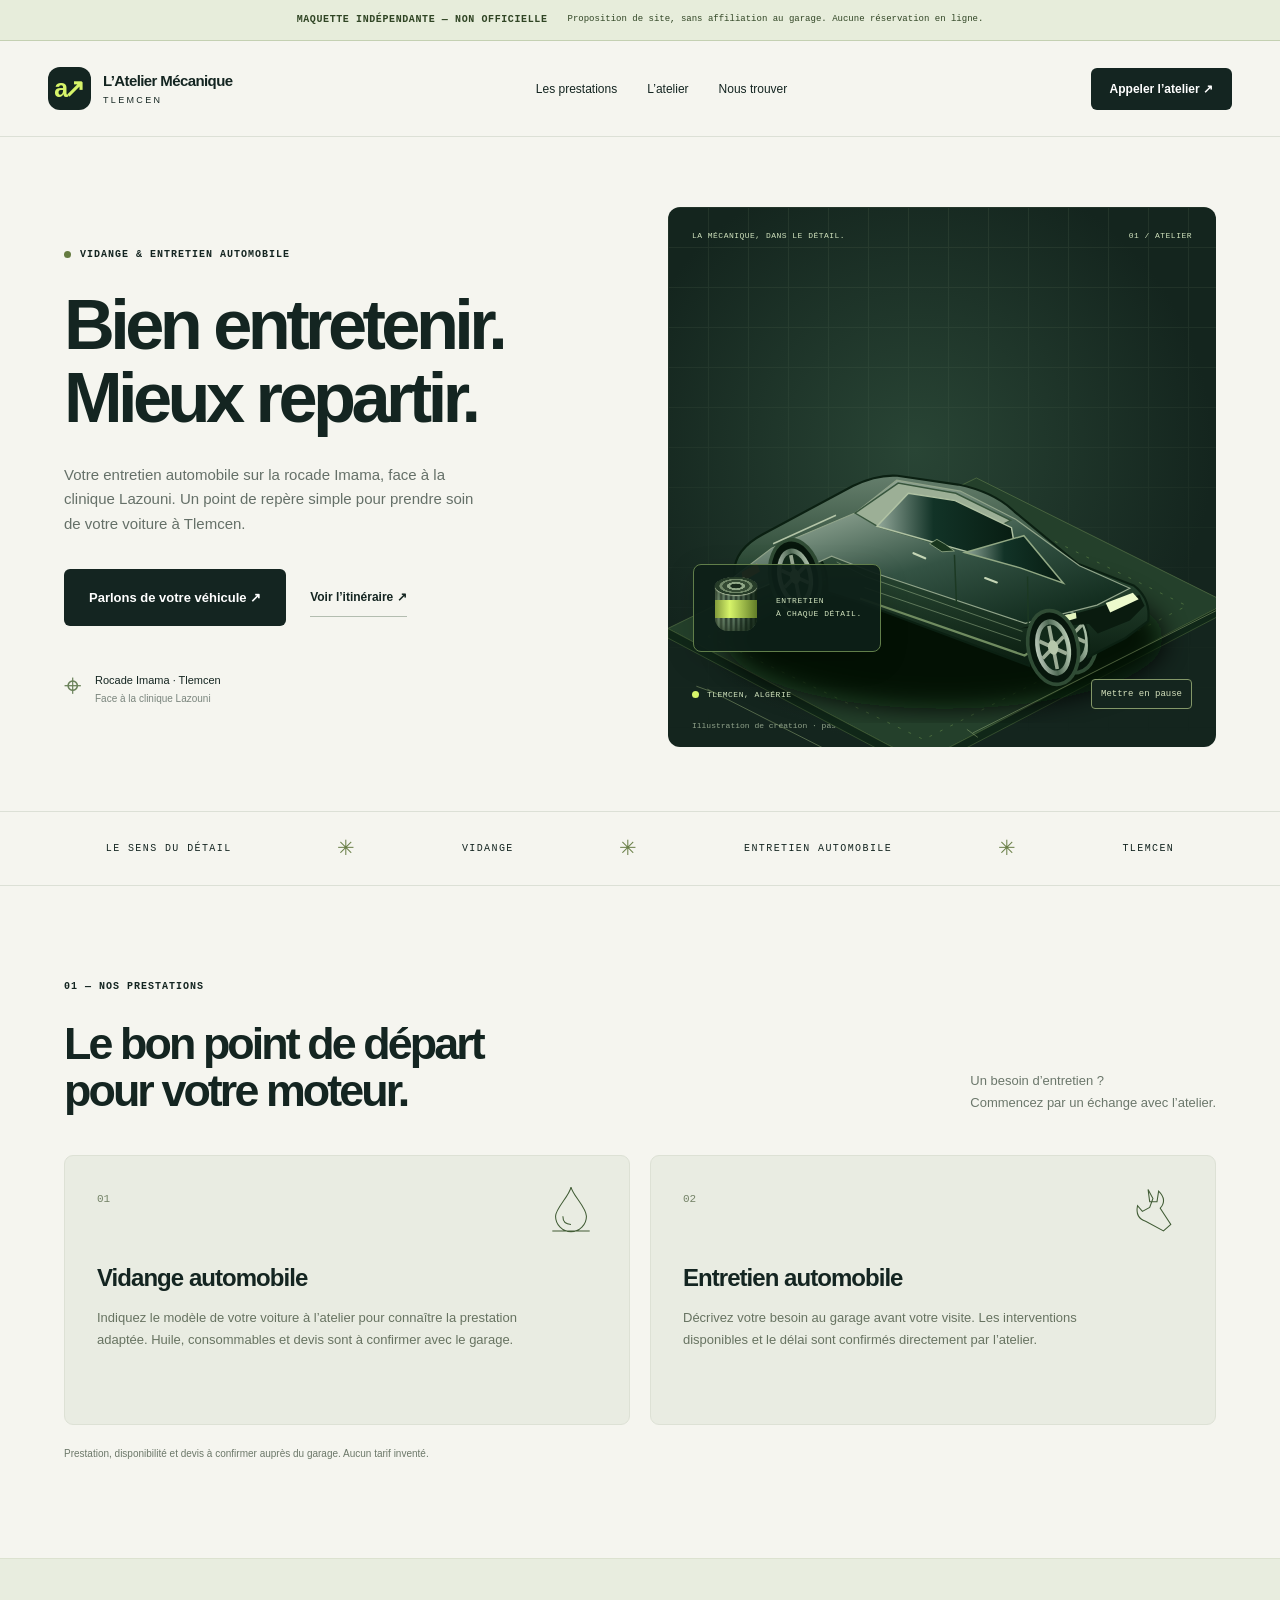
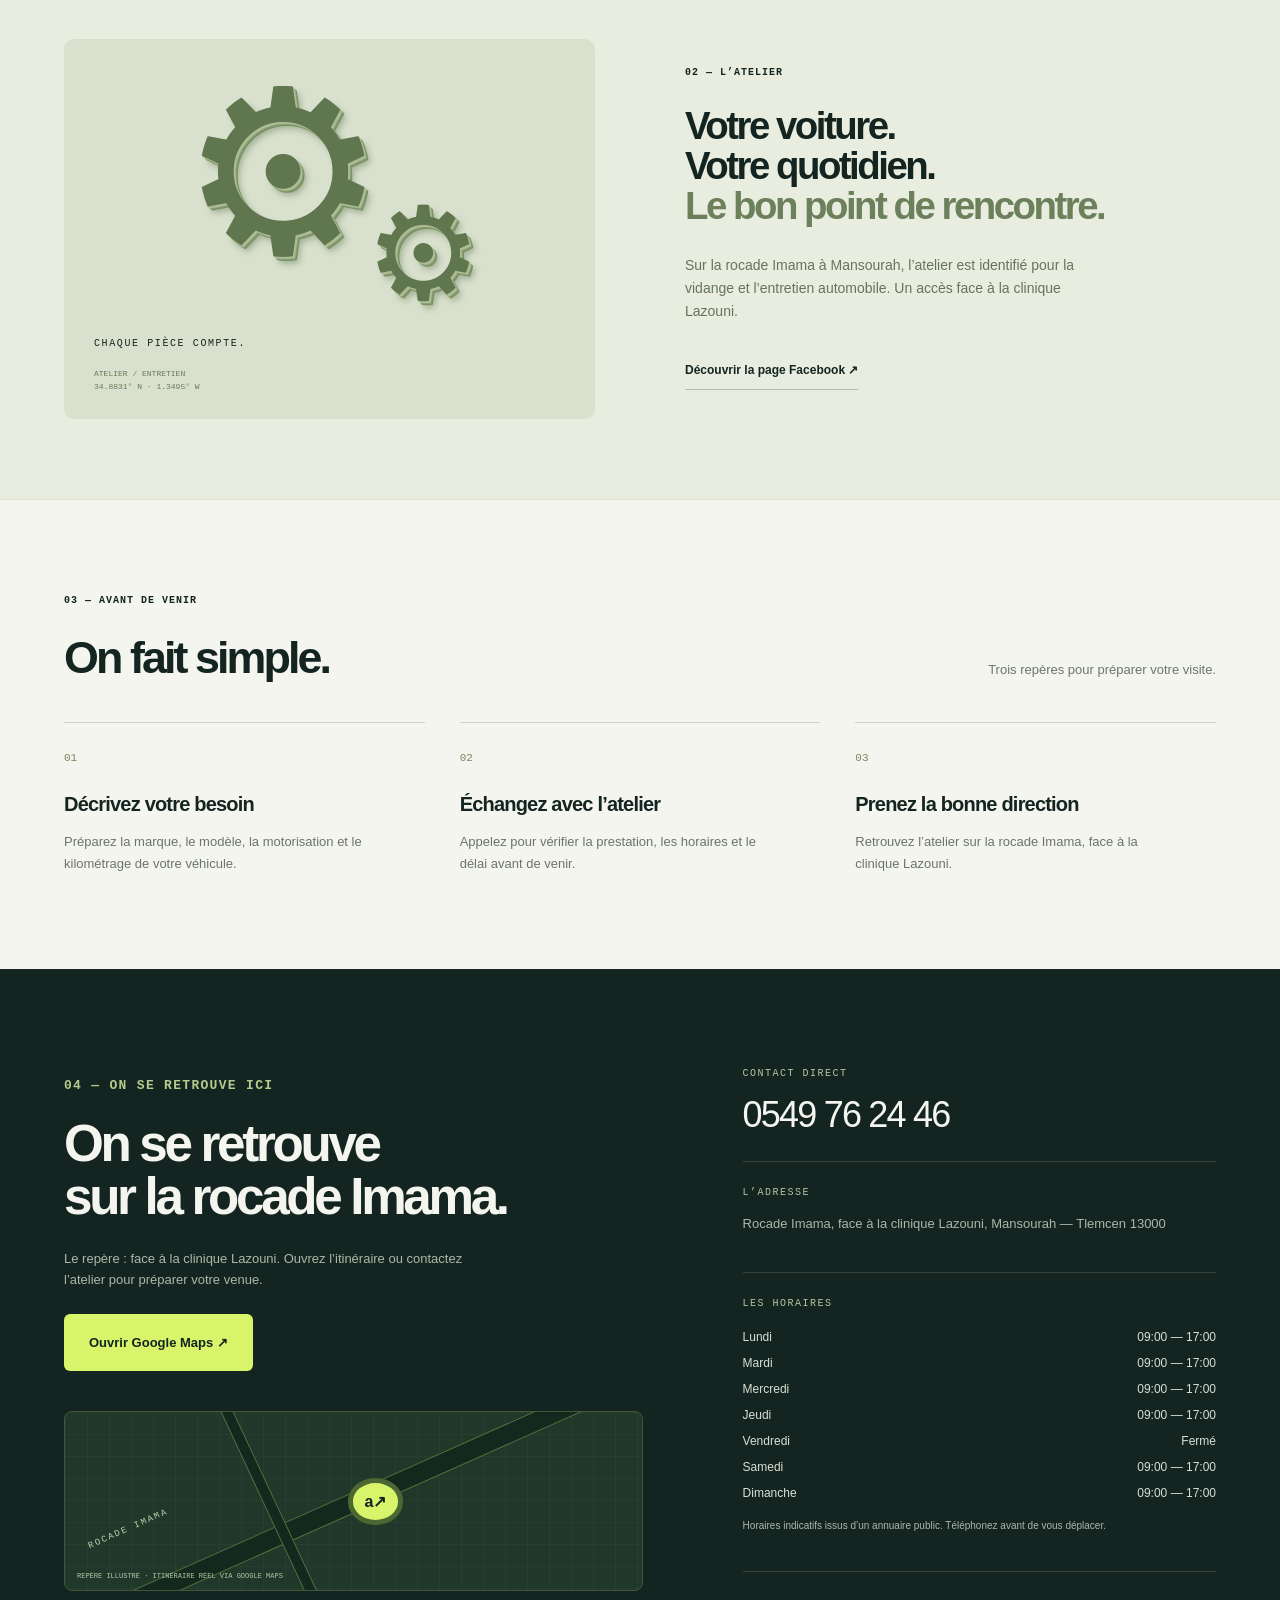
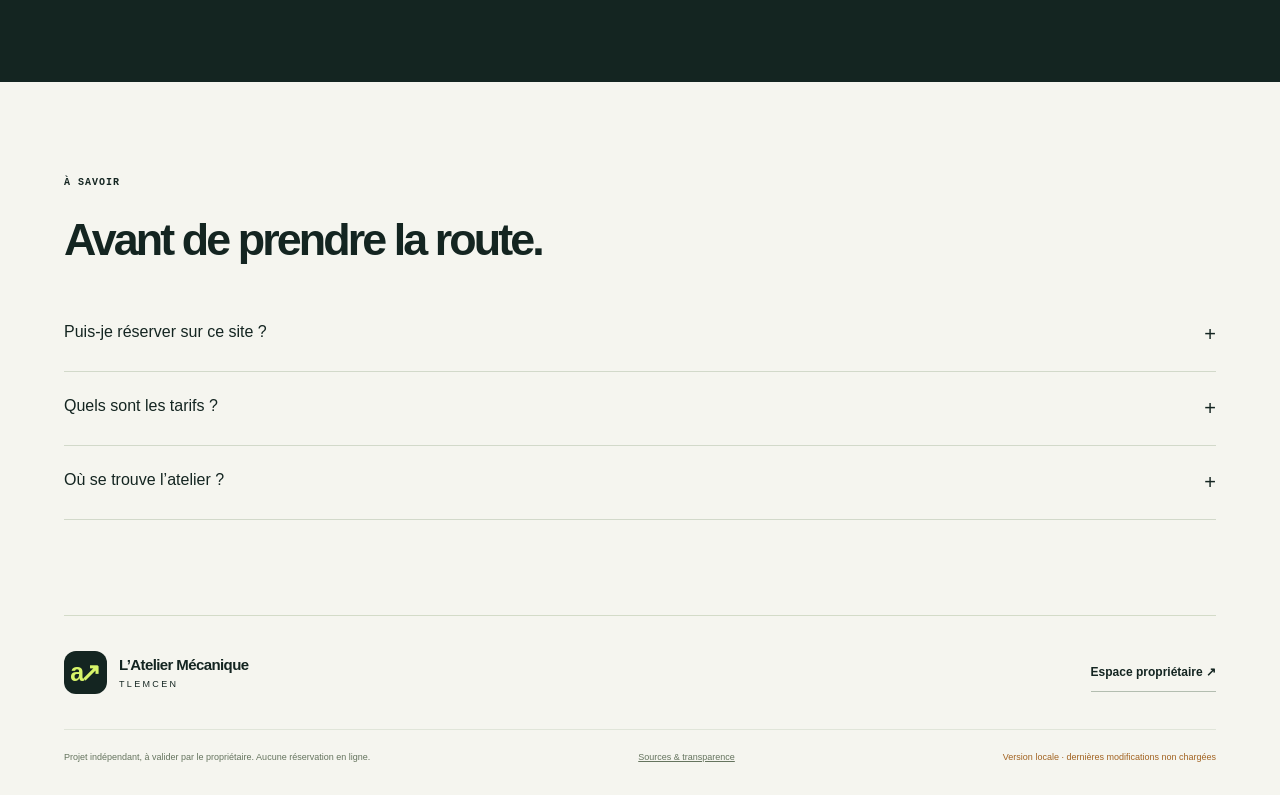
==== index.html @ 4edbb875 "Create independent Atelier Mecanique Tlemcen demo and isolated Supabase CMS" ====
<!doctype html><html lang="fr"><head><meta http-equiv="Content-Security-Policy" content="default-src 'self'; script-src 'self'; style-src 'self'; img-src 'self' https://rvreusugrtiubqtafgbk.supabase.co; connect-src https://rvreusugrtiubqtafgbk.supabase.co; object-src 'none'; frame-src 'none'; base-uri 'self'; form-action 'self'"><meta name="referrer" content="strict-origin-when-cross-origin"><meta charset="utf-8"><meta name="viewport" content="width=device-width,initial-scale=1"><meta name="robots" content="noindex,nofollow"><meta name="theme-color" content="#142521"><meta name="description" content="Vidange et entretien automobile à Tlemcen. L’Atelier Mécanique, rocade Imama face à la clinique Lazouni. Coordonnées et itinéraire."><title>Démo indépendante — L’Atelier Mécanique Tlemcen</title><link rel="icon" href="assets/favicon.svg"><link rel="stylesheet" href="style.css"><script defer src="config.js"></script><script defer src="site.js"></script></head><body><div class="demo-banner"><strong>MAQUETTE INDÉPENDANTE — NON OFFICIELLE</strong><span>Proposition de site, sans affiliation au garage. Aucune réservation en ligne.</span></div><a class="skip" href="#main">Aller au contenu</a><div id="previewNote" class="preview-note" hidden>Aperçu non enregistré</div><header><a class="brand" href="#"><span class="brand-icon">a↗</span><span><b data-bind="name">L’Atelier Mécanique</b><small data-bind="city">Tlemcen</small></span></a><nav aria-label="Navigation principale"><a href="#services">Les prestations</a><a href="#atelier">L’atelier</a><a href="#contact">Nous trouver</a></nav><a class="button small dark phone-link" href="tel:+213549762446">Appeler l’atelier ↗</a></header><main id="main"><section class="hero wrap"><div><p class="eyebrow"><i class="dot"></i> VIDANGE & ENTRETIEN AUTOMOBILE</p><h1 data-bind="headline">Bien entretenir.<br>Mieux repartir.</h1><p class="lead" data-bind="intro"></p><div class="actions"><a class="button dark phone-link" href="tel:+213549762446">Parlons de votre véhicule ↗</a><a class="text-link maps-link" href="https://maps.app.goo.gl/6g1ePfrt48LmAGRT7?g_st=ac" target="_blank" rel="noopener">Voir l’itinéraire ↗</a></div><div class="location"><span>⌖</span><div><b>Rocade Imama · Tlemcen</b><small>Face à la clinique Lazouni</small></div></div></div><div class="hero-art"><div class="grid"></div><div class="art-top"><span>LA MÉCANIQUE, DANS LE DÉTAIL.</span><span>01 / ATELIER</span></div><img class="car" src="assets/automobile.svg" width="900" height="650" alt="Illustration originale d’une automobile sur une plateforme technique"><div class="oil-detail" aria-hidden="true"><div class="filter-3d"><i class="filter-top"></i><i class="filter-body"></i><i class="filter-band"></i></div><span>ENTRETIEN<br>À CHAQUE DÉTAIL.</span></div><div class="art-bottom"><span><i class="dot"></i> TLEMCEN, ALGÉRIE</span><button type="button" id="motionToggle" aria-pressed="false">Mettre en pause</button></div><span class="credit">Illustration de création · pas une photo de l’atelier</span></div></section><div class="ribbon" aria-hidden="true"><span>LE SENS DU DÉTAIL</span><i>✳</i><span>VIDANGE</span><i>✳</i><span>ENTRETIEN AUTOMOBILE</span><i>✳</i><span>TLEMCEN</span></div><section class="section wrap" id="services"><div class="section-heading"><div><p class="eyebrow">01 — NOS PRESTATIONS</p><h2>Le bon point de départ<br>pour votre moteur.</h2></div><p>Un besoin d’entretien ?<br>Commencez par un échange avec l’atelier.</p></div><div class="service-grid" id="servicesGrid"></div><p class="quiet">Prestation, disponibilité et devis à confirmer auprès du garage. Aucun tarif inventé.</p></section><section class="atelier-section" id="atelier"><div class="wrap atelier-grid"><div class="mechanical-card" aria-hidden="true"><div class="gear-scene"><span class="gear big">⚙</span><span class="gear little">⚙</span></div><b>CHAQUE PIÈCE COMPTE.</b><small>ATELIER / ENTRETIEN<br>34.8831° N · 1.3495° W</small></div><div><p class="eyebrow">02 — L’ATELIER</p><h2>Votre voiture.<br>Votre quotidien.<br><em>Le bon point de rencontre.</em></h2><p class="atelier-text">Sur la rocade Imama à Mansourah, l’atelier est identifié pour la vidange et l’entretien automobile. Un accès face à la clinique Lazouni.</p><a class="text-link facebook-link" href="https://www.facebook.com/ateliermecanique.dz" target="_blank" rel="noopener">Découvrir la page Facebook ↗</a></div></div></section><section class="section wrap"><p class="eyebrow">03 — AVANT DE VENIR</p><div class="section-heading"><h2>On fait simple.</h2><p>Trois repères pour préparer votre visite.</p></div><div class="steps"><article><span>01</span><h3>Décrivez votre besoin</h3><p>Préparez la marque, le modèle, la motorisation et le kilométrage de votre véhicule.</p></article><article><span>02</span><h3>Échangez avec l’atelier</h3><p>Appelez pour vérifier la prestation, les horaires et le délai avant de venir.</p></article><article><span>03</span><h3>Prenez la bonne direction</h3><p>Retrouvez l’atelier sur la rocade Imama, face à la clinique Lazouni.</p></article></div></section><section id="galerie" class="section wrap" hidden><p class="eyebrow">EN IMAGES</p><h2>Au plus près de l’atelier.</h2><div class="gallery" id="galleryGrid"></div></section><section class="contact-section" id="contact"><div class="wrap contact-grid"><div><p class="eyebrow">04 — ON SE RETROUVE ICI</p><h2 data-bind="visitTitle"></h2><p data-bind="visitText"></p><a class="button lime maps-link" href="https://maps.app.goo.gl/6g1ePfrt48LmAGRT7?g_st=ac" target="_blank" rel="noopener">Ouvrir Google Maps ↗</a><div class="map-art" aria-hidden="true"><div class="road"></div><div class="road vertical"></div><b>a↗</b><span>ROCADE IMAMA</span><small>REPÈRE ILLUSTRÉ · ITINÉRAIRE RÉEL VIA GOOGLE MAPS</small></div></div><div class="contact-details"><div class="info"><small>CONTACT DIRECT</small><a class="phone-link big-phone" id="phoneText" href="tel:+213549762446">0549 76 24 46</a><a id="emailLink" hidden></a></div><div class="info"><small>L’ADRESSE</small><p data-bind="address"></p></div><div class="info"><small>LES HORAIRES</small><div id="hours"></div><p class="hours-note" data-bind="hoursNote"></p></div></div></div></section><section class="section wrap faq"><p class="eyebrow">À SAVOIR</p><h2>Avant de prendre la route.</h2><details><summary>Puis-je réserver sur ce site ?</summary><p>Non. Aucun formulaire ni aucune réservation n’est transmis au garage. Contactez directement l’atelier.</p></details><details><summary>Quels sont les tarifs ?</summary><p>Ils ne sont pas publiés ici. Demandez un devis à l’atelier en précisant votre modèle et votre besoin.</p></details><details><summary>Où se trouve l’atelier ?</summary><p>Sur la rocade Imama, face à la clinique Lazouni, à Mansourah — Tlemcen. Le bouton Google Maps ouvre la fiche fournie.</p></details></section></main><footer class="wrap"><div class="footer-top"><a class="brand" href="#"><span class="brand-icon">a↗</span><span><b data-bind="name"></b><small data-bind="city"></small></span></a><a href="admin/" class="text-link">Espace propriétaire ↗</a></div><div class="footer-bottom"><p data-bind="notice"></p><a href="docs/sources.html">Sources & transparence</a><span id="syncState" role="status">Chargement du contenu…</span></div></footer><div class="mobile-bar"><a class="phone-link" href="tel:+213549762446">Appeler ↗</a><a class="maps-link" href="https://maps.app.goo.gl/6g1ePfrt48LmAGRT7?g_st=ac" target="_blank" rel="noopener">Itinéraire ⌖</a></div></body></html>
---- style.css ----
*{box-sizing:border-box}html{scroll-behavior:smooth;scroll-padding-top:80px}body{margin:0;background:#f5f5ef;color:#142521;font-family:Arial,Helvetica,sans-serif;-webkit-font-smoothing:antialiased}a{color:inherit;text-decoration:none}button,input,textarea,select{font:inherit}button,a,input,summary{touch-action:manipulation}button{cursor:pointer}a:focus-visible,button:focus-visible,summary:focus-visible{outline:3px solid #6b8a18;outline-offset:5px}h1,h2,h3,p{margin:0}h1,h2{letter-spacing:-.065em;font-weight:600;line-height:1.04;white-space:pre-line}h1{font-size:clamp(52px,5.5vw,86px)}h2{font-size:clamp(36px,3.5vw,54px)}h3{font-size:24px;letter-spacing:-.04em}p{line-height:1.65}img{max-width:100%;display:block}[hidden]{display:none!important}.wrap{max-width:1360px;padding-inline:64px;margin:auto}.skip{position:fixed;top:-80px;background:#d7f46a;padding:15px;z-index:100}.skip:focus{top:0}.eyebrow{font:600 10px monospace;letter-spacing:.1em;margin-bottom:28px;display:flex;gap:9px;align-items:center}.dot{display:inline-block;width:7px;height:7px;border-radius:50%;background:#657b40}.brand{display:flex;align-items:center;gap:12px;flex-shrink:0}.brand-icon{display:grid;place-items:center;width:43px;height:43px;border-radius:12px;background:#142521;color:#d7f46a;font-size:25px;font-weight:bold;letter-spacing:-.17em;padding-right:4px}.brand b{font-size:15px;letter-spacing:-.04em}.brand small{display:block;font-size:9px;letter-spacing:.26em;margin-top:5px;text-transform:uppercase}header{max-width:1460px;margin:auto;padding:26px 48px;display:flex;justify-content:space-between;align-items:center;gap:25px;border-bottom:1px solid #dce0d6}header nav{display:flex;gap:30px;font-size:12px}header nav a{padding:12px 0}header nav a:hover{color:#6d8329}.button{display:inline-flex;align-items:center;justify-content:center;gap:30px;padding:20px 24px;border:1px solid transparent;border-radius:6px;font-size:13px;font-weight:600;min-height:54px;transition:transform .2s,background .2s}.button:hover{transform:translateY(-2px)}.button.small{padding:12px 18px;min-height:42px;font-size:12px}.dark{background:#142521;color:#fff}.dark:hover{background:#294036}.lime{background:#d7f46a;color:#142521}.lime:hover{background:#e8ff9b}.text-link{display:inline-flex;align-items:center;gap:18px;font-size:12px;font-weight:600;padding:12px 0;border-bottom:1px solid #b3bdb0}.hero{display:grid;grid-template-columns:1.02fr 1fr;gap:45px;padding-block:70px 64px;align-items:center}.lead{font-size:15px;color:#657068;max-width:410px;margin-top:28px}.actions{display:flex;gap:24px;align-items:center;margin-top:32px;flex-wrap:wrap}.location{display:flex;gap:14px;align-items:center;margin-top:44px}.location b{font-size:11px;font-weight:500}.location small{display:block;font-size:10px;color:#7a857d;margin-top:5px}.location>span{font:31px monospace;color:#698159}.hero-art{position:relative;overflow:hidden;min-height:540px;border-radius:12px;background:radial-gradient(ellipse at 45% 45%,#294535,#14251e 70%);color:#d0e2bd;isolation:isolate}.grid{position:absolute;inset:0;opacity:.12;background-image:linear-gradient(#8ea37f 1px,transparent 1px),linear-gradient(90deg,#8ea37f 1px,transparent 1px);background-size:40px 40px;mask-image:linear-gradient(black,transparent)}.art-top,.art-bottom{position:absolute;left:24px;right:24px;display:flex;justify-content:space-between;align-items:center;font:8px monospace;letter-spacing:.06em;z-index:2}.art-top{top:24px}.art-bottom{bottom:38px}.art-bottom>span{display:flex;gap:8px;align-items:center}.art-bottom .dot{background:#d7f46a}.car{position:absolute;width:120%;max-width:none;left:-10%;top:30px;animation:levitate 8s ease-in-out infinite;z-index:1}.credit{font:8px monospace;color:#91a38b;position:absolute;bottom:17px;left:24px}.art-bottom button{color:#d4e1bc;border:1px solid #839768;background:#14251e;font:9px monospace;padding:9px;border-radius:4px;min-height:30px}.oil-detail{position:absolute;z-index:3;left:25px;bottom:95px;display:flex;align-items:center;gap:16px;background:#0d2018ee;border:1px solid #617e4a;border-radius:8px;padding:12px 18px;box-shadow:0 8px 30px #0002}.oil-detail>span{font:8px/1.6 monospace;letter-spacing:.07em}.filter-3d{height:62px;width:48px;position:relative;transform-style:preserve-3d;animation:filterturn 7s ease-in-out infinite}.filter-body{position:absolute;top:8px;left:3px;width:42px;height:46px;border-radius:4px 4px 13px 13px;background:repeating-linear-gradient(90deg,#324436 0,#324436 2px,#69816a 3px,#4d6752 5px);box-shadow:inset -10px 0 15px #06180bd6,inset 5px 0 10px #94a97455}.filter-top{position:absolute;top:0;left:3px;width:42px;height:18px;z-index:1;border-radius:50%;background:radial-gradient(ellipse,#182a1b 0 18%,#91a888 20% 30%,#344a33 32% 45%,#708768 47% 55%,#263c28 57% 70%,#9db08d 72%);box-shadow:0 1px 1px #a9b89b}.filter-band{position:absolute;top:23px;left:3px;width:42px;height:18px;background:linear-gradient(90deg,#829a3b,#d7f46a 35%,#617c27);z-index:2}.ribbon{border-block:1px solid #dce0d6;padding:24px 5vw;display:flex;align-items:center;justify-content:space-around;gap:22px;font:10px monospace;letter-spacing:.14em;overflow:hidden;white-space:nowrap}.ribbon i{font-size:21px;font-style:normal;color:#6b8049}.section{padding-block:95px}.section-heading{display:flex;justify-content:space-between;gap:35px;align-items:flex-end;margin-bottom:42px}.section-heading>p{font-size:13px;color:#6b776b}.service-grid{display:grid;grid-template-columns:repeat(2,1fr);gap:20px}.service-card{position:relative;background:#e9ece2;border:1px solid #dde1d5;border-radius:9px;padding:32px;min-height:270px;transition:transform .3s,background .3s}.service-card:hover{transform:translateY(-5px);background:#e2e8d7}.service-number{font:11px monospace;color:#748367}.service-icon{position:absolute;right:32px;top:27px;width:52px;height:52px;fill:none;stroke:#425d36;stroke-width:1.3}.service-card h3{margin-block:58px 15px}.service-card p{font-size:13px;color:#677361;max-width:430px}.quiet{font-size:10px;color:#6c7869;margin-top:21px}.atelier-section{background:#e8eddf;border-block:1px solid #dce2d0}.atelier-grid{display:grid;grid-template-columns:1fr 1fr;gap:90px;align-items:center;padding-block:80px}.mechanical-card{position:relative;border-radius:10px;min-height:380px;background:#d9e1ce;overflow:hidden}.gear-scene{width:300px;height:260px;position:absolute;top:20px;left:50%;transform:translateX(-50%);perspective:700px}.gear{position:absolute;line-height:1;color:#60764f;text-shadow:1px 1px #adc092,2px 2px #adb998,3px 3px #879d70,4px 4px #789061,6px 7px 6px #5a70496b;font-family:Arial,sans-serif}.gear.big{font-size:230px;left:0;top:0;animation:gear 50s linear infinite}.gear.little{font-size:130px;right:-2px;bottom:0;animation:gearback 29s linear infinite}.mechanical-card>b{position:absolute;bottom:70px;left:30px;font:10px monospace;letter-spacing:.16em}.mechanical-card>small{position:absolute;bottom:25px;left:30px;font:8px/1.6 monospace;color:#657b54}.atelier-grid h2{font-size:clamp(33px,3vw,47px)}em{font-style:normal;color:#6b805b}.atelier-text{font-size:14px;max-width:430px;margin-block:28px;color:#65745c}.steps{display:grid;grid-template-columns:repeat(3,1fr);gap:35px}.steps article{border-top:1px solid #cdd4c5;padding-top:24px}.steps article>span{font:11px monospace;color:#788966}.steps h3{font-size:20px;margin:28px 0 15px}.steps p{color:#6a7667;font-size:13px;max-width:300px}.contact-section{background:#142521;color:#f5f5ef;padding:85px 0}.contact-grid{display:grid;grid-template-columns:1.1fr .9fr;gap:100px}.contact-section .eyebrow{color:#b4cc8c}.contact-section h2{font-size:clamp(38px,4vw,60px);max-width:540px}.contact-section p{font-size:13px;color:#acb7a9;max-width:430px;margin-block:24px}.contact-details{padding-top:14px}.info{padding-bottom:25px;border-bottom:1px solid #344239;margin-bottom:25px}.info small{display:block;color:#b4c69f;font:10px monospace;letter-spacing:.15em;margin-bottom:15px}.big-phone{font-size:36px;letter-spacing:-.05em}.info p{margin-block:12px}.hour-row{display:flex;justify-content:space-between;padding-block:6px;font-size:12px;color:#d9dfd4}.hours-note{font-size:10px!important}.map-art{height:180px;position:relative;margin-top:40px;background:#20382a;border:1px solid #425638;border-radius:8px;overflow:hidden;background-image:linear-gradient(#8da17710 1px,transparent 1px),linear-gradient(90deg,#8da17710 1px,transparent 1px);background-size:22px 22px}.road{position:absolute;background:#14291d;border:1px solid #54703f;transform:rotate(-24deg);height:20px;width:700px;left:-60px;top:80px}.road.vertical{width:300px;transform:rotate(65deg);left:50px;top:75px;height:12px}.map-art b{position:absolute;left:49%;top:37%;color:#142521;background:#d7f46a;padding:9px 12px;border:5px solid #4c6832;border-radius:50%}.map-art>span{position:absolute;left:20px;top:112px;font:9px monospace;letter-spacing:.2em;transform:rotate(-24deg);color:#bdd0a9}.map-art small{position:absolute;bottom:10px;left:12px;font:7px monospace;color:#b5c6a7}.gallery{display:grid;grid-template-columns:repeat(3,1fr);gap:20px;margin-top:35px}.gallery figure{margin:0}.gallery img{aspect-ratio:4/3;object-fit:cover;border-radius:8px;width:100%}.gallery figcaption{font-size:11px;margin-top:12px;color:#66755f}.faq h2{margin-bottom:35px}.faq details{border-bottom:1px solid #d2d9ca;padding:25px 0}.faq summary{font-size:16px;cursor:pointer;list-style:none;display:flex;justify-content:space-between}.faq summary:after{content:'+';font-size:20px}.faq details[open] summary:after{content:'−'}.faq details p{font-size:13px;color:#687462;max-width:800px;padding-top:20px}.footer-top{padding:35px 0;display:flex;justify-content:space-between;align-items:center;border-top:1px solid #d3dbc8}.footer-bottom{padding:20px 0 32px;border-top:1px solid #e0e5d9;display:flex;gap:20px;justify-content:space-between;align-items:center;font-size:9px;color:#65745e}.footer-bottom p{max-width:440px}.footer-bottom a{text-decoration:underline}.mobile-bar{display:none}.preview-note{padding:14px;background:#d7f46a;text-align:center;font:11px monospace}.paused *{animation-play-state:paused!important}.offline{color:#a26321!important}@keyframes levitate{0%,100%{transform:translateY(0) rotate(-1deg)}50%{transform:translateY(-10px) rotate(0)}}@keyframes filterturn{0%,100%{transform:rotateX(8deg) rotateZ(-8deg)}50%{transform:rotateX(-8deg) rotateZ(4deg)}}@keyframes gear{to{transform:rotate(360deg)}}@keyframes gearback{to{transform:rotate(-360deg)}}
@media(max-width:1050px){.wrap{padding-inline:35px}header{padding:22px 35px}header nav{gap:18px}header nav a{font-size:11px}.hero{gap:25px;padding-top:45px}.hero-art{min-height:500px}.car{top:60px;width:135%;left:-18%}.actions{gap:15px}.actions .button{font-size:11px;padding:17px}.atelier-grid{gap:45px}.contact-grid{gap:55px}h1{font-size:64px}.location{margin-top:26px}.big-phone{font-size:30px}}@media(max-width:760px){.wrap{padding-inline:23px}header{padding:19px 23px;gap:12px}header nav{display:none}header .brand b{font-size:12px}.brand-icon{width:35px;height:35px;font-size:22px;border-radius:9px}.brand{gap:9px}.brand small{font-size:8px}header .button{padding:10px;font-size:10px;gap:7px}.hero{display:block;padding-top:35px;padding-bottom:35px}.hero>div:first-child{padding-bottom:32px}.hero .eyebrow{font-size:9px;margin-bottom:24px}h1{font-size:clamp(48px,12vw,76px)}.lead{font-size:14px;margin-top:23px}.hero .actions{margin-top:25px;gap:20px}.hero .button{font-size:12px;padding:17px 19px}.location{margin-top:24px}.hero-art{min-height:400px;max-width:600px;margin:auto}.car{width:120%;left:-10%;top:0}.art-top{font-size:7px;left:20px;right:20px}.art-bottom{left:20px;right:20px}.oil-detail{bottom:85px;left:20px;padding:8px 13px}.ribbon{justify-content:flex-start;font-size:9px;padding:20px 23px;gap:28px}.section{padding-block:60px}.section-heading{display:block;margin-bottom:30px}.section-heading>p{margin-top:24px;font-size:12px}.eyebrow{font-size:10px;margin-bottom:22px}h2{font-size:38px}.service-grid{grid-template-columns:1fr;gap:14px}.service-card{padding:25px;min-height:250px}.service-card h3{font-size:25px;margin-top:55px}.atelier-grid{display:flex;flex-direction:column-reverse;gap:35px;padding-block:55px;align-items:stretch}.atelier-grid h2{font-size:38px}.mechanical-card{min-height:340px}.mechanical-card>b{bottom:65px}.gear-scene{top:4px}.steps{grid-template-columns:1fr;gap:28px}.steps article{display:grid;grid-template-columns:35px 1fr;column-gap:14px;padding-top:22px}.steps h3{margin:0 0 12px;font-size:20px}.steps p{grid-column:2;max-width:100%}.steps article>span{padding-top:5px}.contact-section{padding-block:55px}.contact-grid{grid-template-columns:1fr;gap:35px}.contact-section h2{font-size:43px}.map-art{margin-top:30px;height:160px}.contact-details{padding-top:0}.big-phone{font-size:39px}.gallery{grid-template-columns:1fr}.faq h2{font-size:36px}.faq summary{font-size:14px;gap:20px}.footer-top{gap:25px;flex-wrap:wrap}.footer-bottom{display:block;padding-bottom:100px}.footer-bottom>*{display:block;margin-top:13px}.mobile-bar{position:fixed;bottom:12px;left:14px;right:14px;display:flex;border-radius:9px;box-shadow:0 5px 25px #071b2540;z-index:20;overflow:hidden;border:1px solid #4b6638;padding-bottom:env(safe-area-inset-bottom,0px);background:#142521}.mobile-bar a{padding:18px 10px;text-align:center;font-size:13px;font-weight:600;flex:1;color:#e6eddf}.mobile-bar a:first-child{background:#d7f46a;color:#142521}.credit{font-size:7px}.oil-detail>span{font-size:7px}}@media(max-width:380px){header .button{font-size:9px}.hero .actions{gap:10px}.hero-art{min-height:365px}.car{top:10px}.brand b{font-size:11px}.actions .text-link{font-size:10px}.big-phone{font-size:34px}}@media(prefers-reduced-motion:reduce){html{scroll-behavior:auto}*,*:before,*:after{animation:none!important;transition:none!important}}

.demo-banner{background:#e7eddb;border-bottom:1px solid #c4d0b2;padding:12px 25px;display:flex;gap:20px;justify-content:center;flex-wrap:wrap;color:#304524;font:10px/1.6 monospace}.demo-banner strong{letter-spacing:.06em}.demo-banner span{font-size:9px}@media(max-width:760px){.demo-banner{display:block;text-align:center;padding:10px 18px}.demo-banner span{display:block;margin-top:3px}}
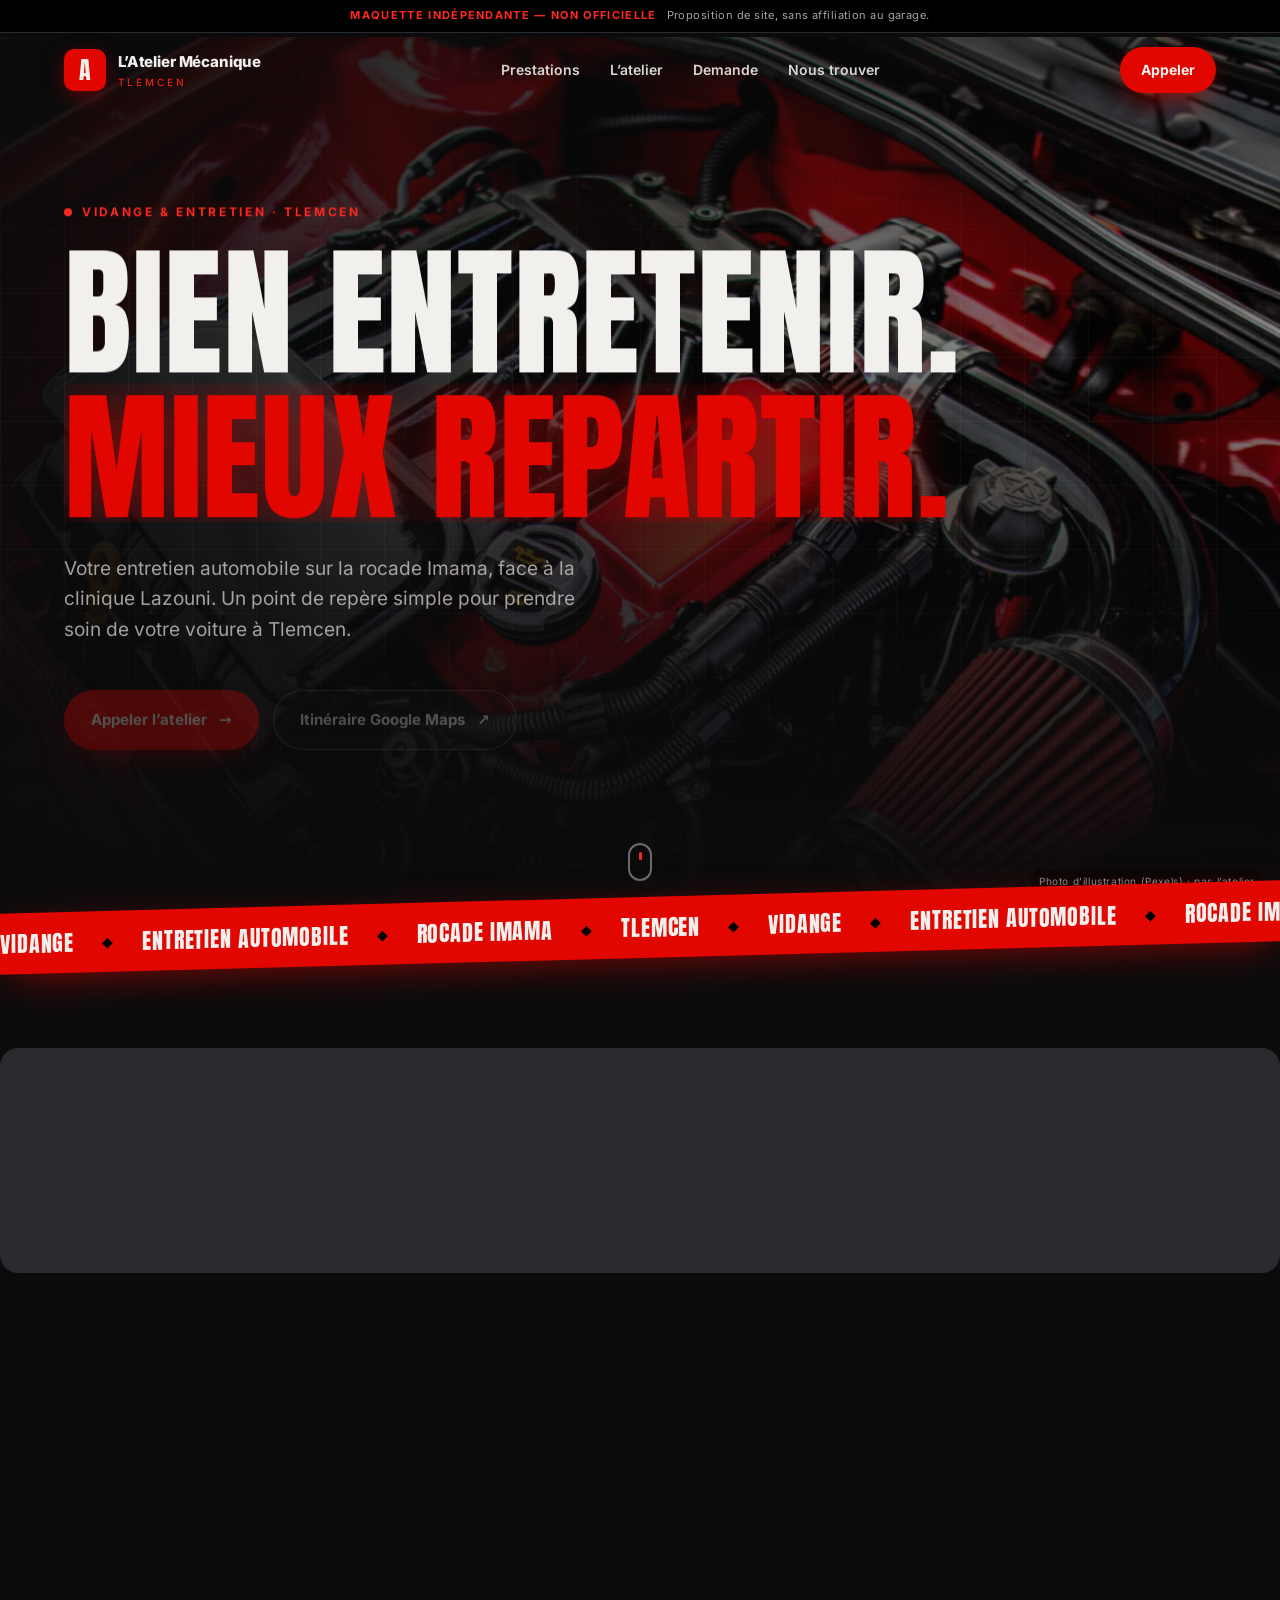
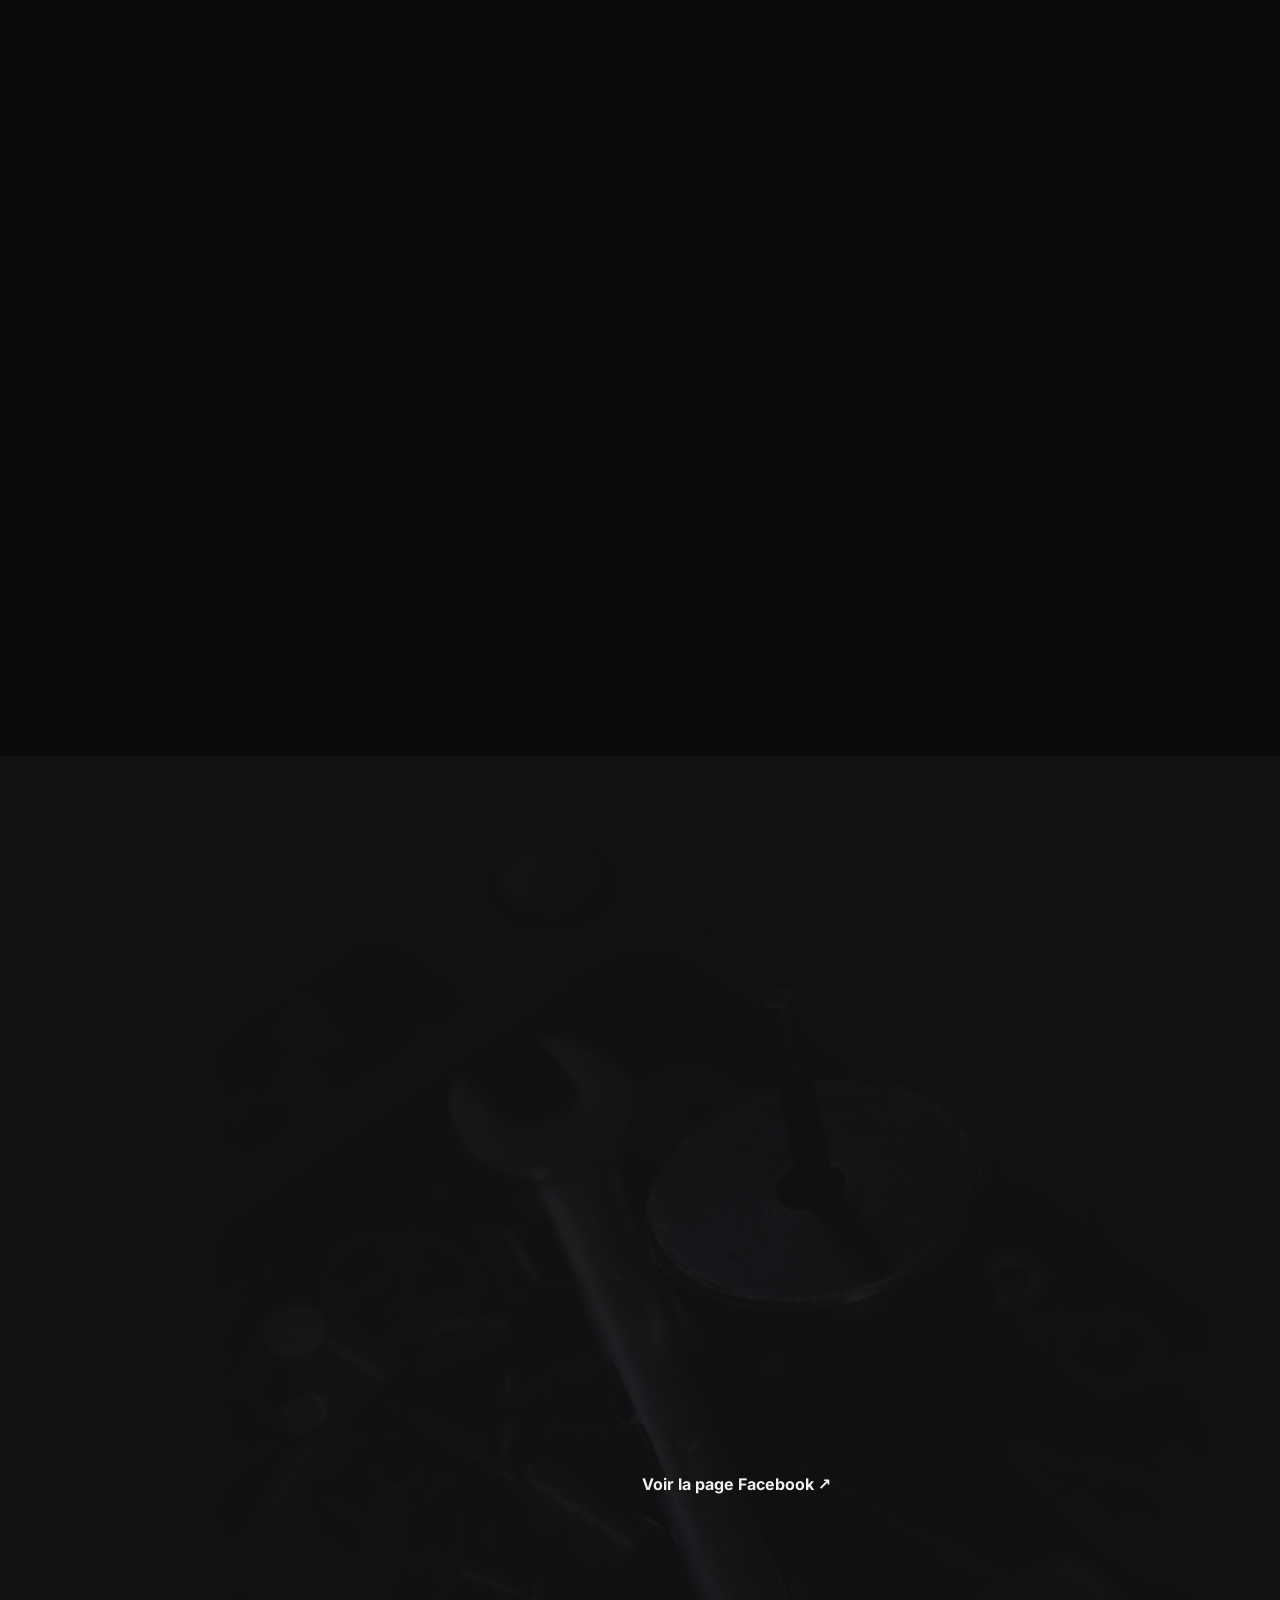
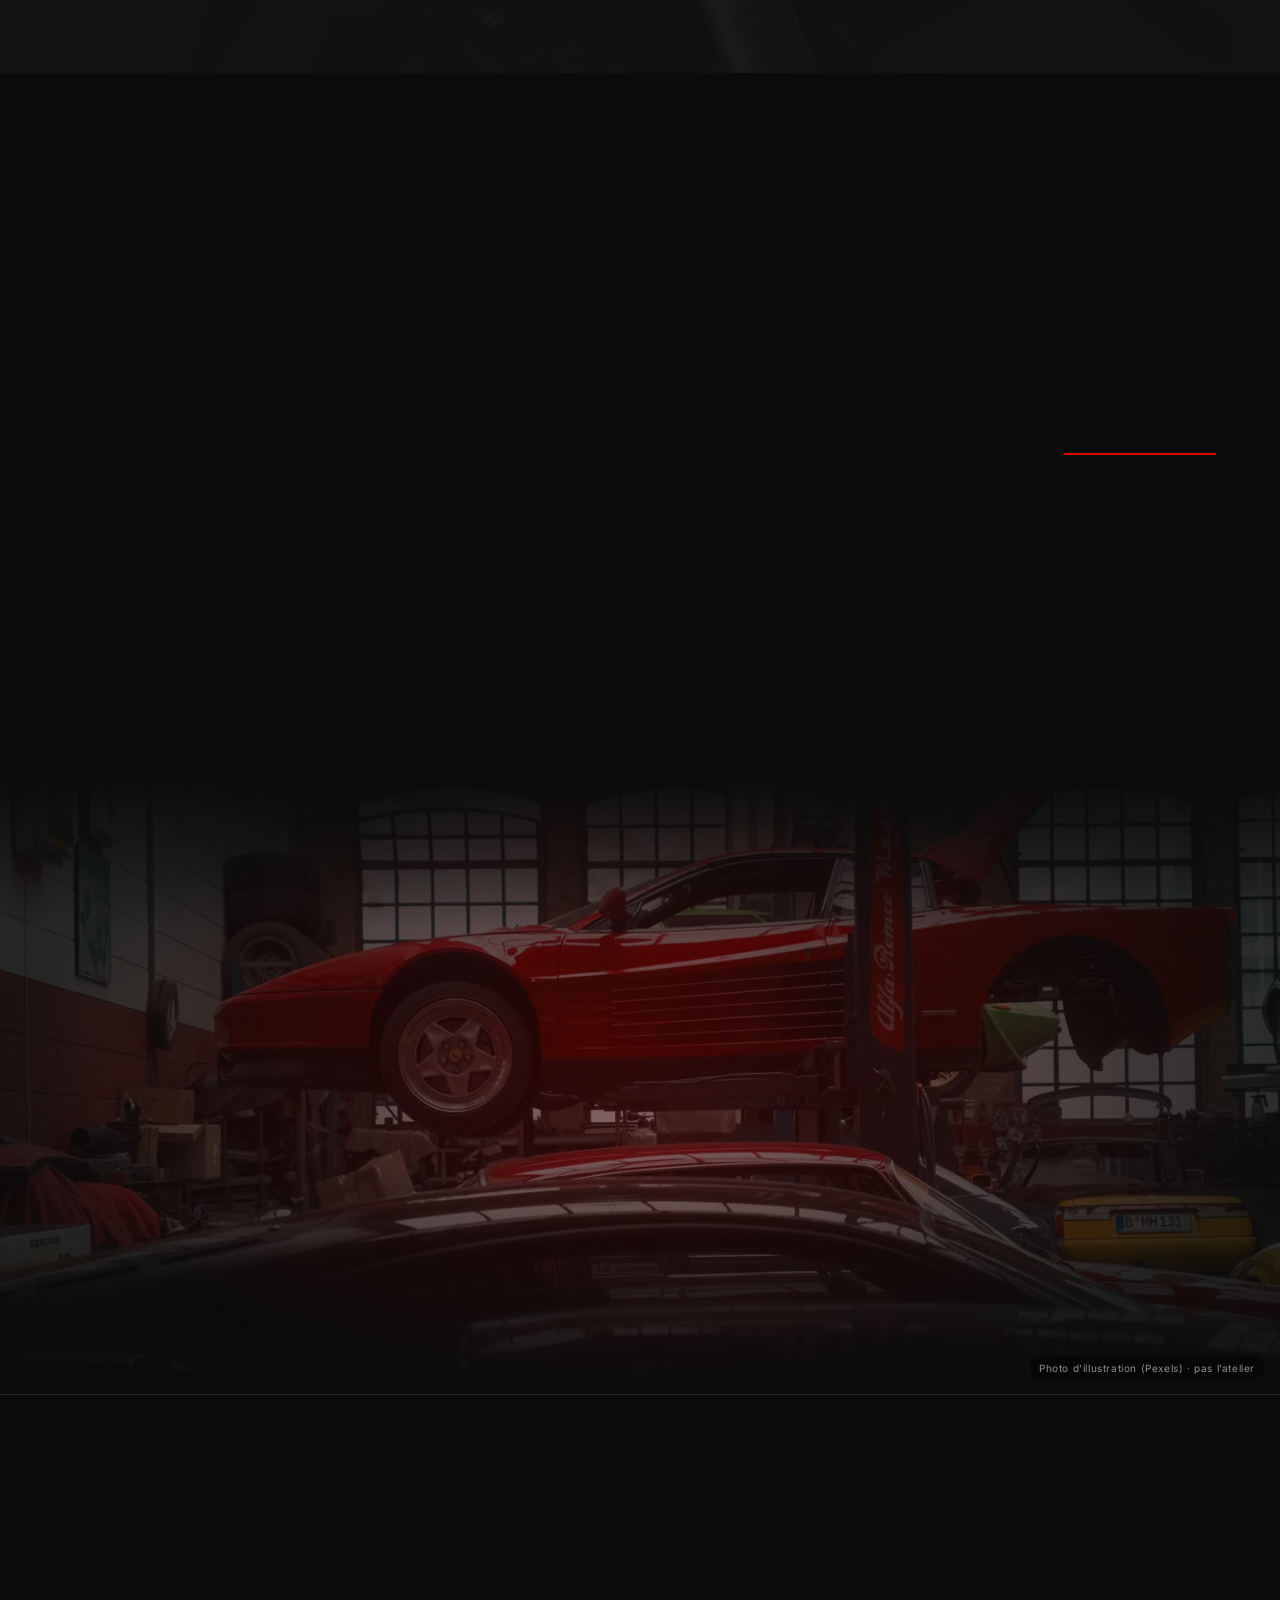
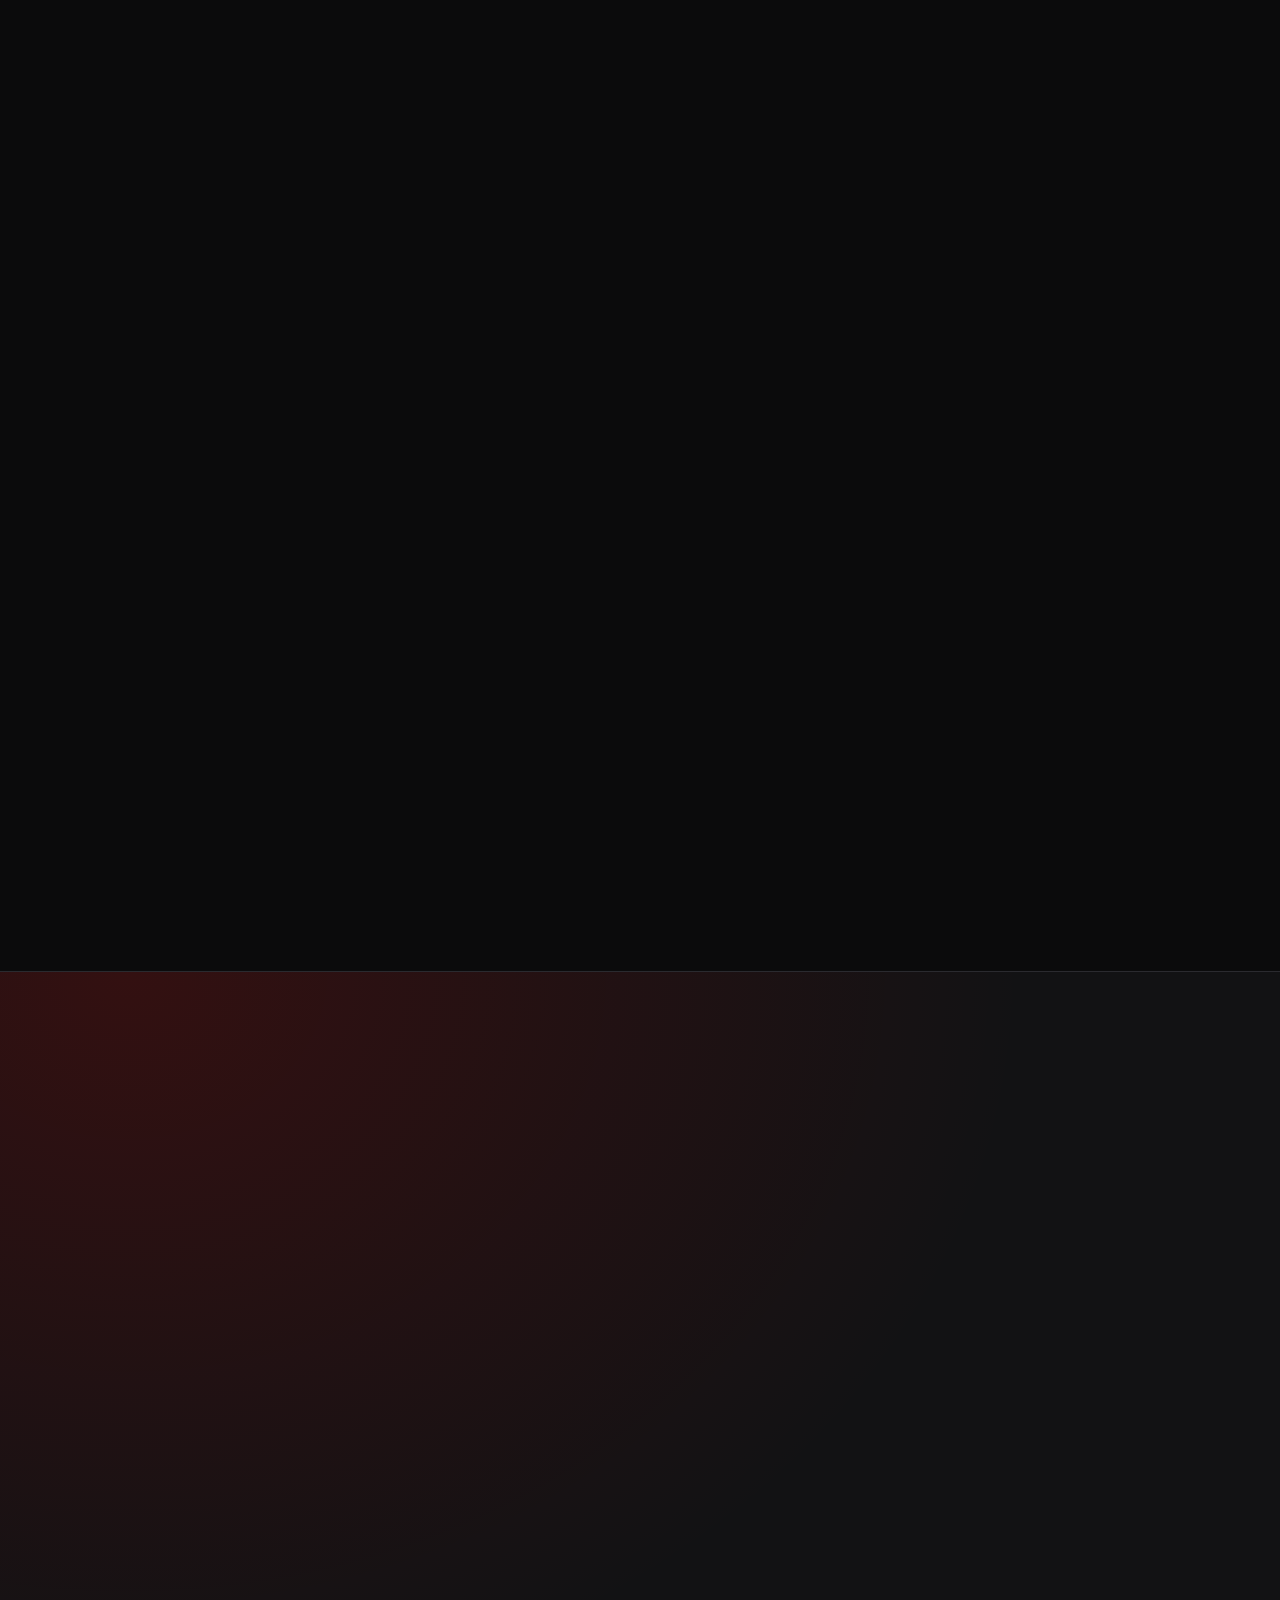
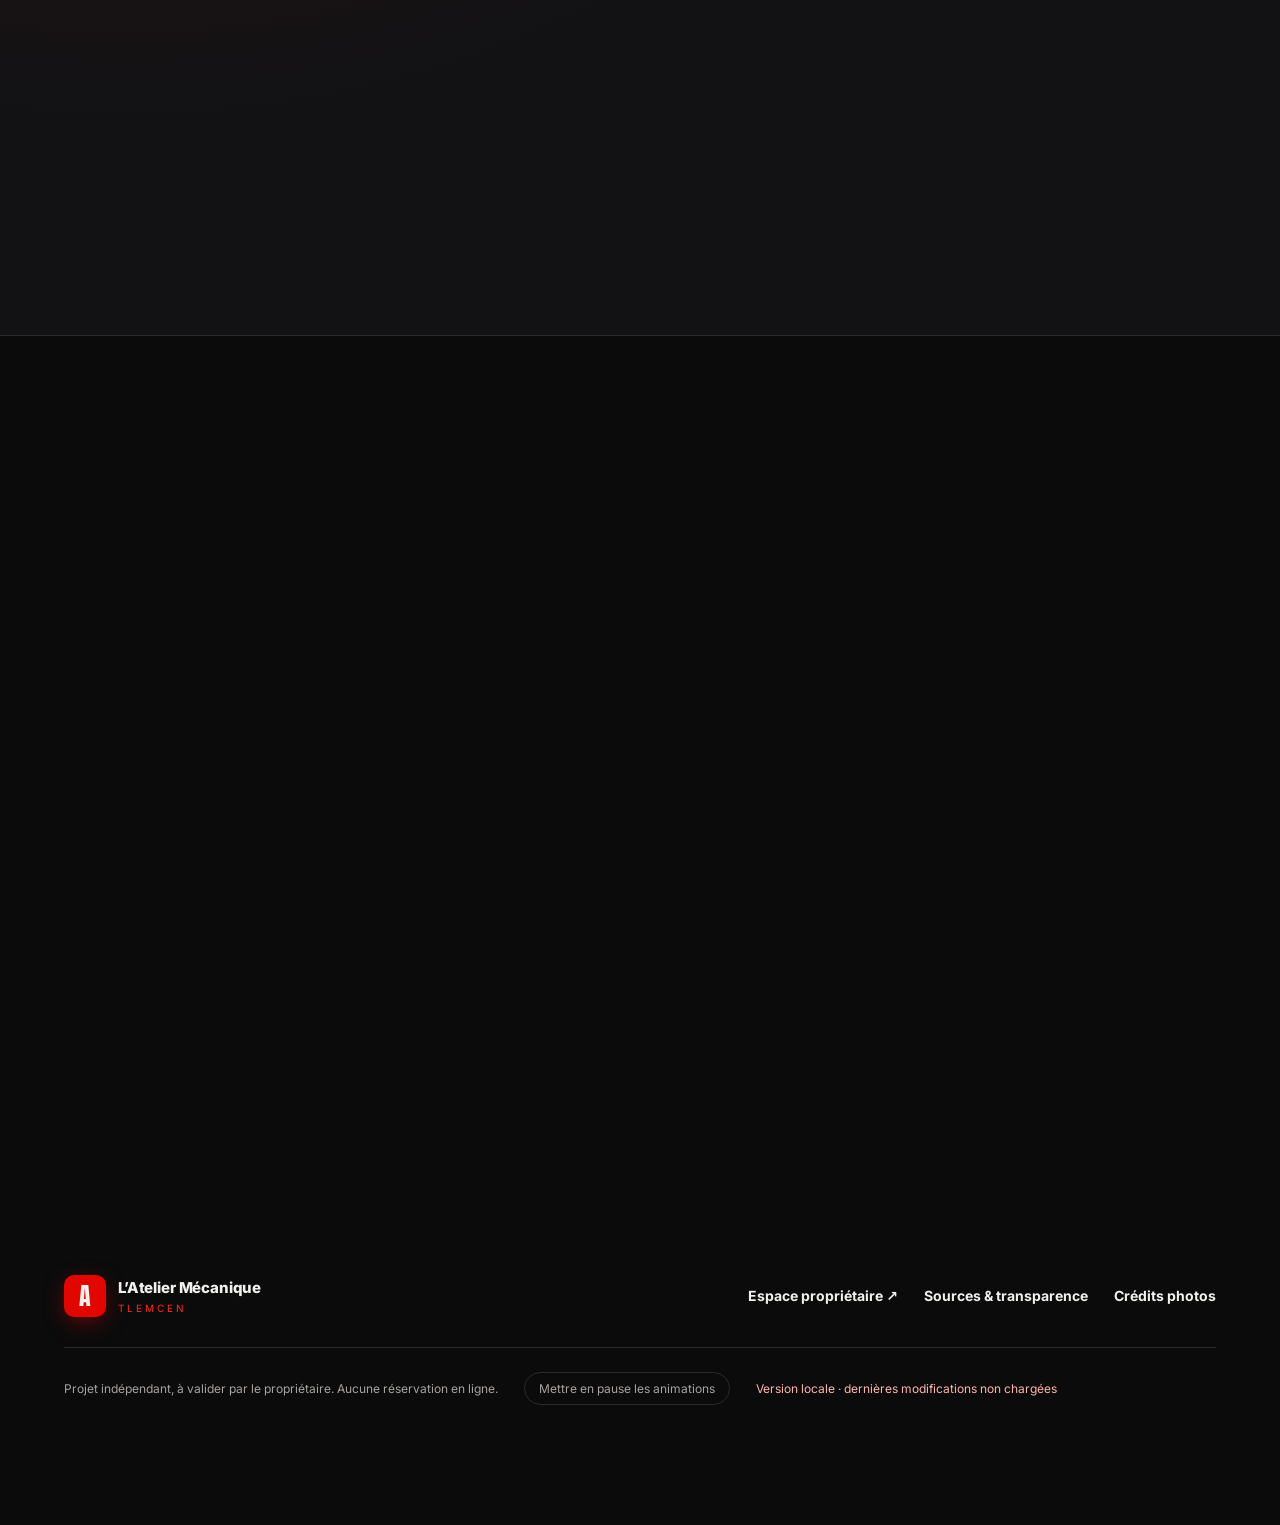
==== commit f295c34b: "Refonte premium noir et rouge : hero animé, photos d'ambiance Pexels créditées, formulaire devis SMS" ====
--- a/index.html
+++ b/index.html
@@ -1 +1,122 @@
-<!doctype html><html lang="fr"><head><meta http-equiv="Content-Security-Policy" content="default-src 'self'; script-src 'self'; style-src 'self'; img-src 'self' https://rvreusugrtiubqtafgbk.supabase.co; connect-src https://rvreusugrtiubqtafgbk.supabase.co; object-src 'none'; frame-src 'none'; base-uri 'self'; form-action 'self'"><meta name="referrer" content="strict-origin-when-cross-origin"><meta charset="utf-8"><meta name="viewport" content="width=device-width,initial-scale=1"><meta name="robots" content="noindex,nofollow"><meta name="theme-color" content="#142521"><meta name="description" content="Vidange et entretien automobile à Tlemcen. L’Atelier Mécanique, rocade Imama face à la clinique Lazouni. Coordonnées et itinéraire."><title>Démo indépendante — L’Atelier Mécanique Tlemcen</title><link rel="icon" href="assets/favicon.svg"><link rel="stylesheet" href="style.css"><script defer src="config.js"></script><script defer src="site.js"></script></head><body><div class="demo-banner"><strong>MAQUETTE INDÉPENDANTE — NON OFFICIELLE</strong><span>Proposition de site, sans affiliation au garage. Aucune réservation en ligne.</span></div><a class="skip" href="#main">Aller au contenu</a><div id="previewNote" class="preview-note" hidden>Aperçu non enregistré</div><header><a class="brand" href="#"><span class="brand-icon">a↗</span><span><b data-bind="name">L’Atelier Mécanique</b><small data-bind="city">Tlemcen</small></span></a><nav aria-label="Navigation principale"><a href="#services">Les prestations</a><a href="#atelier">L’atelier</a><a href="#contact">Nous trouver</a></nav><a class="button small dark phone-link" href="tel:+213549762446">Appeler l’atelier ↗</a></header><main id="main"><section class="hero wrap"><div><p class="eyebrow"><i class="dot"></i> VIDANGE & ENTRETIEN AUTOMOBILE</p><h1 data-bind="headline">Bien entretenir.<br>Mieux repartir.</h1><p class="lead" data-bind="intro"></p><div class="actions"><a class="button dark phone-link" href="tel:+213549762446">Parlons de votre véhicule ↗</a><a class="text-link maps-link" href="https://maps.app.goo.gl/6g1ePfrt48LmAGRT7?g_st=ac" target="_blank" rel="noopener">Voir l’itinéraire ↗</a></div><div class="location"><span>⌖</span><div><b>Rocade Imama · Tlemcen</b><small>Face à la clinique Lazouni</small></div></div></div><div class="hero-art"><div class="grid"></div><div class="art-top"><span>LA MÉCANIQUE, DANS LE DÉTAIL.</span><span>01 / ATELIER</span></div><img class="car" src="assets/automobile.svg" width="900" height="650" alt="Illustration originale d’une automobile sur une plateforme technique"><div class="oil-detail" aria-hidden="true"><div class="filter-3d"><i class="filter-top"></i><i class="filter-body"></i><i class="filter-band"></i></div><span>ENTRETIEN<br>À CHAQUE DÉTAIL.</span></div><div class="art-bottom"><span><i class="dot"></i> TLEMCEN, ALGÉRIE</span><button type="button" id="motionToggle" aria-pressed="false">Mettre en pause</button></div><span class="credit">Illustration de création · pas une photo de l’atelier</span></div></section><div class="ribbon" aria-hidden="true"><span>LE SENS DU DÉTAIL</span><i>✳</i><span>VIDANGE</span><i>✳</i><span>ENTRETIEN AUTOMOBILE</span><i>✳</i><span>TLEMCEN</span></div><section class="section wrap" id="services"><div class="section-heading"><div><p class="eyebrow">01 — NOS PRESTATIONS</p><h2>Le bon point de départ<br>pour votre moteur.</h2></div><p>Un besoin d’entretien ?<br>Commencez par un échange avec l’atelier.</p></div><div class="service-grid" id="servicesGrid"></div><p class="quiet">Prestation, disponibilité et devis à confirmer auprès du garage. Aucun tarif inventé.</p></section><section class="atelier-section" id="atelier"><div class="wrap atelier-grid"><div class="mechanical-card" aria-hidden="true"><div class="gear-scene"><span class="gear big">⚙</span><span class="gear little">⚙</span></div><b>CHAQUE PIÈCE COMPTE.</b><small>ATELIER / ENTRETIEN<br>34.8831° N · 1.3495° W</small></div><div><p class="eyebrow">02 — L’ATELIER</p><h2>Votre voiture.<br>Votre quotidien.<br><em>Le bon point de rencontre.</em></h2><p class="atelier-text">Sur la rocade Imama à Mansourah, l’atelier est identifié pour la vidange et l’entretien automobile. Un accès face à la clinique Lazouni.</p><a class="text-link facebook-link" href="https://www.facebook.com/ateliermecanique.dz" target="_blank" rel="noopener">Découvrir la page Facebook ↗</a></div></div></section><section class="section wrap"><p class="eyebrow">03 — AVANT DE VENIR</p><div class="section-heading"><h2>On fait simple.</h2><p>Trois repères pour préparer votre visite.</p></div><div class="steps"><article><span>01</span><h3>Décrivez votre besoin</h3><p>Préparez la marque, le modèle, la motorisation et le kilométrage de votre véhicule.</p></article><article><span>02</span><h3>Échangez avec l’atelier</h3><p>Appelez pour vérifier la prestation, les horaires et le délai avant de venir.</p></article><article><span>03</span><h3>Prenez la bonne direction</h3><p>Retrouvez l’atelier sur la rocade Imama, face à la clinique Lazouni.</p></article></div></section><section id="galerie" class="section wrap" hidden><p class="eyebrow">EN IMAGES</p><h2>Au plus près de l’atelier.</h2><div class="gallery" id="galleryGrid"></div></section><section class="contact-section" id="contact"><div class="wrap contact-grid"><div><p class="eyebrow">04 — ON SE RETROUVE ICI</p><h2 data-bind="visitTitle"></h2><p data-bind="visitText"></p><a class="button lime maps-link" href="https://maps.app.goo.gl/6g1ePfrt48LmAGRT7?g_st=ac" target="_blank" rel="noopener">Ouvrir Google Maps ↗</a><div class="map-art" aria-hidden="true"><div class="road"></div><div class="road vertical"></div><b>a↗</b><span>ROCADE IMAMA</span><small>REPÈRE ILLUSTRÉ · ITINÉRAIRE RÉEL VIA GOOGLE MAPS</small></div></div><div class="contact-details"><div class="info"><small>CONTACT DIRECT</small><a class="phone-link big-phone" id="phoneText" href="tel:+213549762446">0549 76 24 46</a><a id="emailLink" hidden></a></div><div class="info"><small>L’ADRESSE</small><p data-bind="address"></p></div><div class="info"><small>LES HORAIRES</small><div id="hours"></div><p class="hours-note" data-bind="hoursNote"></p></div></div></div></section><section class="section wrap faq"><p class="eyebrow">À SAVOIR</p><h2>Avant de prendre la route.</h2><details><summary>Puis-je réserver sur ce site ?</summary><p>Non. Aucun formulaire ni aucune réservation n’est transmis au garage. Contactez directement l’atelier.</p></details><details><summary>Quels sont les tarifs ?</summary><p>Ils ne sont pas publiés ici. Demandez un devis à l’atelier en précisant votre modèle et votre besoin.</p></details><details><summary>Où se trouve l’atelier ?</summary><p>Sur la rocade Imama, face à la clinique Lazouni, à Mansourah — Tlemcen. Le bouton Google Maps ouvre la fiche fournie.</p></details></section></main><footer class="wrap"><div class="footer-top"><a class="brand" href="#"><span class="brand-icon">a↗</span><span><b data-bind="name"></b><small data-bind="city"></small></span></a><a href="admin/" class="text-link">Espace propriétaire ↗</a></div><div class="footer-bottom"><p data-bind="notice"></p><a href="docs/sources.html">Sources & transparence</a><span id="syncState" role="status">Chargement du contenu…</span></div></footer><div class="mobile-bar"><a class="phone-link" href="tel:+213549762446">Appeler ↗</a><a class="maps-link" href="https://maps.app.goo.gl/6g1ePfrt48LmAGRT7?g_st=ac" target="_blank" rel="noopener">Itinéraire ⌖</a></div></body></html>
+<!doctype html><html lang="fr"><head><meta http-equiv="Content-Security-Policy" content="default-src 'self'; script-src 'self'; style-src 'self'; font-src 'self'; img-src 'self' https://rvreusugrtiubqtafgbk.supabase.co; connect-src https://rvreusugrtiubqtafgbk.supabase.co; object-src 'none'; frame-src 'none'; base-uri 'self'; form-action 'self'"><meta name="referrer" content="strict-origin-when-cross-origin"><meta charset="utf-8"><meta name="viewport" content="width=device-width,initial-scale=1,viewport-fit=cover"><meta name="robots" content="noindex,nofollow"><meta name="theme-color" content="#0b0b0c"><meta name="description" content="Vidange et entretien automobile à Tlemcen. L’Atelier Mécanique, rocade Imama face à la clinique Lazouni, Mansourah. Appel direct et itinéraire."><title>Démo indépendante — L’Atelier Mécanique Tlemcen</title><link rel="icon" href="assets/favicon.svg"><link rel="preload" href="assets/fonts/anton-latin.woff2" as="font" type="font/woff2" crossorigin><link rel="preload" href="assets/img/hero-moteur-800.webp" as="image" media="(max-width:760px)"><link rel="preload" href="assets/img/hero-moteur.webp" as="image" media="(min-width:761px)"><link rel="stylesheet" href="style.css"><script defer src="config.js"></script><script defer src="site.js"></script></head>
+<body class="is-loading">
+<div class="progress" aria-hidden="true"><i></i></div>
+<div class="demo-banner"><strong>Maquette indépendante — non officielle</strong><span>Proposition de site, sans affiliation au garage.</span></div>
+<a class="skip" href="#main">Aller au contenu</a>
+<div id="previewNote" class="preview-note" hidden>Aperçu non enregistré</div>
+
+<header class="site-header">
+  <a class="brand" href="#top" aria-label="Accueil"><span class="brand-icon" aria-hidden="true">A<i></i></span><span><b data-bind="name">L’Atelier Mécanique</b><small data-bind="city">Tlemcen</small></span></a>
+  <nav aria-label="Navigation principale"><a href="#services">Prestations</a><a href="#atelier">L’atelier</a><a href="#demande">Demande</a><a href="#contact">Nous trouver</a></nav>
+  <a class="btn btn-red btn-sm phone-link magnetic" href="tel:+213549762446"><span>Appeler</span></a>
+</header>
+
+<main id="main">
+<section class="hero" id="top">
+  <div class="hero-media" aria-hidden="true">
+    <picture data-parallax="0.12"><source media="(max-width:760px)" srcset="assets/img/hero-moteur-800.webp"><img src="assets/img/hero-moteur.webp" width="1600" height="1202" alt="" fetchpriority="high"></picture>
+    <div class="hero-shade"></div><div class="hero-sweep"></div><div class="hero-grid"></div>
+  </div>
+  <div class="hero-inner wrap">
+    <p class="kicker hero-in"><i class="pulse"></i> Vidange &amp; entretien · Tlemcen</p>
+    <h1 data-bind="headline" class="hero-title">Bien entretenir.
+Mieux repartir.</h1>
+    <p class="lead hero-in" data-bind="intro">Votre entretien automobile sur la rocade Imama, face à la clinique Lazouni.</p>
+    <div class="actions hero-in">
+      <a class="btn btn-red phone-link magnetic" href="tel:+213549762446"><span>Appeler l’atelier</span><b aria-hidden="true">→</b></a>
+      <a class="btn btn-ghost maps-link magnetic" href="https://maps.app.goo.gl/6g1ePfrt48LmAGRT7?g_st=ac" target="_blank" rel="noopener"><span>Itinéraire Google Maps</span><b aria-hidden="true">↗</b></a>
+    </div>
+    <div class="hero-meta hero-in"><span><b>Rocade Imama</b> · Mansourah</span><span>Face à la clinique Lazouni</span></div>
+  </div>
+  <span class="photo-tag">Photo d’illustration (Pexels) · pas l’atelier</span>
+  <a class="scroll-cue" href="#chiffres" aria-label="Descendre"><i></i></a>
+</section>
+
+<div class="marquee" aria-hidden="true"><div class="marquee-track"><span>Vidange</span><i>◆</i><span>Entretien automobile</span><i>◆</i><span>Rocade Imama</span><i>◆</i><span>Tlemcen</span><i>◆</i><span>Vidange</span><i>◆</i><span>Entretien automobile</span><i>◆</i><span>Rocade Imama</span><i>◆</i><span>Tlemcen</span><i>◆</i></div></div>
+
+<section class="stats wrap" id="chiffres" aria-label="Repères">
+  <div class="stat reveal"><b class="count" id="statDays" data-to="6">0</b><span>jours d’ouverture<br>par semaine*</span></div>
+  <div class="stat reveal"><b class="count" id="statHours" data-to="8">0</b><span>heures par jour<br>(09:00 — 17:00)*</span></div>
+  <div class="stat reveal"><b class="count" id="statServices" data-to="2">0</b><span>prestations<br>présentées</span></div>
+  <p class="stats-note reveal">* Horaires indicatifs issus d’un annuaire public, à confirmer par téléphone.</p>
+</section>
+
+<section class="section wrap" id="services">
+  <div class="section-head"><p class="kicker reveal">01 — Prestations</p><h2 class="reveal draw">Le bon départ<br>pour votre moteur.</h2><p class="reveal muted">Un besoin d’entretien ? Commencez par un échange avec l’atelier.</p></div>
+  <div class="service-grid" id="servicesGrid"></div>
+  <p class="quiet reveal">Prestations, disponibilité et devis à confirmer auprès du garage. Aucun tarif publié.</p>
+</section>
+
+<section class="atelier" id="atelier">
+  <div class="atelier-bg" aria-hidden="true"><img src="assets/img/outils-800.webp" srcset="assets/img/outils-800.webp 800w, assets/img/outils.webp 1600w" sizes="100vw" width="1600" height="1066" alt="" loading="lazy" data-parallax="0.18"></div>
+  <div class="wrap atelier-grid">
+    <figure class="atelier-photo reveal"><img src="assets/img/mecanicien-800.webp" srcset="assets/img/mecanicien-800.webp 800w, assets/img/mecanicien.webp 1600w" sizes="(max-width:760px) 90vw, 40vw" width="800" height="1422" alt="Mécanicien penché sur un moteur, photo d’illustration" loading="lazy" data-parallax="0.08"><figcaption>Photo d’illustration (Pexels) · pas l’atelier</figcaption></figure>
+    <div class="atelier-text">
+      <p class="kicker reveal">02 — L’atelier</p>
+      <h2 class="reveal draw">Votre voiture.<br>Votre quotidien.<br><em>Le bon repère.</em></h2>
+      <p class="reveal">Sur la rocade Imama à Mansourah, l’atelier est identifié pour la vidange et l’entretien automobile, avec un accès face à la clinique Lazouni.</p>
+      <ul class="checks reveal"><li>Vidange automobile</li><li>Entretien automobile</li><li>Devis et délai confirmés par l’atelier</li></ul>
+      <a class="link-line facebook-link" href="https://www.facebook.com/ateliermecanique.dz" target="_blank" rel="noopener">Voir la page Facebook ↗</a>
+    </div>
+  </div>
+</section>
+
+<section class="section wrap" id="etapes">
+  <div class="section-head"><p class="kicker reveal">03 — Avant de venir</p><h2 class="reveal draw">On fait simple.</h2></div>
+  <div class="steps">
+    <svg class="steps-line" viewBox="0 0 1000 20" preserveAspectRatio="none" aria-hidden="true"><path d="M0 10 H1000"/></svg>
+    <article class="step reveal"><span>01</span><h3>Décrivez votre besoin</h3><p>Marque, modèle, motorisation et kilométrage de votre véhicule.</p></article>
+    <article class="step reveal"><span>02</span><h3>Échangez avec l’atelier</h3><p>Appelez pour vérifier la prestation, les horaires et le délai.</p></article>
+    <article class="step reveal"><span>03</span><h3>Prenez la route</h3><p>Rocade Imama, face à la clinique Lazouni, Mansourah.</p></article>
+  </div>
+</section>
+
+<section class="band" aria-hidden="true"><img src="assets/img/pont-elevateur-800.webp" srcset="assets/img/pont-elevateur-800.webp 800w, assets/img/pont-elevateur.webp 1600w" sizes="100vw" width="1600" height="899" alt="" loading="lazy" data-parallax="0.2"><div class="band-text"><p class="reveal">Chaque pièce compte.</p></div><span class="photo-tag">Photo d’illustration (Pexels) · pas l’atelier</span></section>
+
+<section id="galerie" class="section wrap" hidden><div class="section-head"><p class="kicker reveal">En images</p><h2 class="reveal draw">Au cœur de l’atelier.</h2></div><div class="gallery" id="galleryGrid"></div></section>
+
+<section class="section wrap demande" id="demande">
+  <div class="section-head"><p class="kicker reveal">04 — Votre demande</p><h2 class="reveal draw">Préparez votre<br>demande de devis.</h2><p class="reveal muted">Remplissez, puis envoyez-la par SMS à l’atelier depuis votre téléphone. Le site ne stocke et ne transmet rien lui-même.</p></div>
+  <form id="quoteForm" class="quote reveal" novalidate>
+    <label>Votre prénom<input name="nom" autocomplete="given-name" maxlength="60" required></label>
+    <label>Véhicule (marque, modèle, année)<input name="vehicule" maxlength="80" placeholder="ex. Renault Symbol 2018" required></label>
+    <label>Prestation<select name="prestation" id="quoteService"><option>Vidange automobile</option><option>Entretien automobile</option><option>Autre besoin</option></select></label>
+    <label>Kilométrage (facultatif)<input name="km" inputmode="numeric" maxlength="12"></label>
+    <label class="full">Votre besoin<textarea name="message" rows="3" maxlength="400" placeholder="Décrivez brièvement votre demande"></textarea></label>
+    <div class="full quote-actions"><button class="btn btn-red magnetic" type="submit"><span>Envoyer par SMS</span><b aria-hidden="true">→</b></button><button class="btn btn-ghost" type="button" id="quoteCopy"><span>Copier le message</span></button></div>
+    <p class="full form-status" id="quoteStatus" role="status"></p>
+  </form>
+</section>
+
+<section class="contact" id="contact">
+  <div class="wrap contact-grid">
+    <div>
+      <p class="kicker reveal">05 — Nous trouver</p>
+      <h2 data-bind="visitTitle" class="reveal draw">On se retrouve
+sur la rocade Imama.</h2>
+      <p data-bind="visitText" class="reveal muted"></p>
+      <a class="btn btn-red maps-link magnetic reveal" href="https://maps.app.goo.gl/6g1ePfrt48LmAGRT7?g_st=ac" target="_blank" rel="noopener"><span>Ouvrir Google Maps</span><b aria-hidden="true">↗</b></a>
+    </div>
+    <div class="contact-cards">
+      <div class="card reveal"><small>Téléphone</small><a class="phone-link big-phone" id="phoneText" href="tel:+213549762446">0549 76 24 46</a><a id="emailLink" hidden></a></div>
+      <div class="card reveal"><small>Adresse</small><p data-bind="address"></p></div>
+      <div class="card reveal"><small>Horaires</small><div id="hours"></div><p class="hours-note" data-bind="hoursNote"></p></div>
+    </div>
+  </div>
+</section>
+
+<section class="section wrap faq"><div class="section-head"><p class="kicker reveal">À savoir</p><h2 class="reveal draw">Avant de prendre la route.</h2></div>
+<details class="reveal"><summary>Puis-je réserver sur ce site ?</summary><p>Non. Le formulaire prépare un SMS que vous envoyez vous-même ; rien n’est transmis automatiquement au garage. Appelez l’atelier pour confirmer.</p></details>
+<details class="reveal"><summary>Quels sont les tarifs ?</summary><p>Ils ne sont pas publiés ici. Demandez un devis à l’atelier en précisant votre modèle et votre besoin.</p></details>
+<details class="reveal"><summary>Où se trouve l’atelier ?</summary><p>Sur la rocade Imama, face à la clinique Lazouni, à Mansourah — Tlemcen. Le bouton Google Maps ouvre la fiche de l’atelier.</p></details>
+<details class="reveal"><summary>Les photos sont-elles celles du garage ?</summary><p>Non. Les photos d’ambiance sont des images libres de droits (Pexels) marquées « illustration ». Les vraies photos de l’atelier s’ajouteront dans la galerie depuis l’espace propriétaire.</p></details>
+</section>
+</main>
+
+<footer class="footer wrap">
+  <div class="footer-top"><a class="brand" href="#top"><span class="brand-icon" aria-hidden="true">A<i></i></span><span><b data-bind="name"></b><small data-bind="city"></small></span></a><div class="footer-links"><a href="admin/" class="link-line">Espace propriétaire ↗</a><a href="docs/sources.html" class="link-line">Sources &amp; transparence</a><a href="CREDITS.md" class="link-line">Crédits photos</a></div></div>
+  <div class="footer-bottom"><p data-bind="notice"></p><button type="button" id="motionToggle" aria-pressed="false">Mettre en pause</button><span id="syncState" role="status">Chargement du contenu…</span></div>
+</footer>
+
+<div class="mobile-bar"><a class="phone-link" href="tel:+213549762446"><i class="ring" aria-hidden="true"></i>Appeler</a><a class="maps-link" href="https://maps.app.goo.gl/6g1ePfrt48LmAGRT7?g_st=ac" target="_blank" rel="noopener">Itinéraire</a></div>
+</body></html>
--- a/style.css
+++ b/style.css
@@ -1,4 +1,210 @@
-*{box-sizing:border-box}html{scroll-behavior:smooth;scroll-padding-top:80px}body{margin:0;background:#f5f5ef;color:#142521;font-family:Arial,Helvetica,sans-serif;-webkit-font-smoothing:antialiased}a{color:inherit;text-decoration:none}button,input,textarea,select{font:inherit}button,a,input,summary{touch-action:manipulation}button{cursor:pointer}a:focus-visible,button:focus-visible,summary:focus-visible{outline:3px solid #6b8a18;outline-offset:5px}h1,h2,h3,p{margin:0}h1,h2{letter-spacing:-.065em;font-weight:600;line-height:1.04;white-space:pre-line}h1{font-size:clamp(52px,5.5vw,86px)}h2{font-size:clamp(36px,3.5vw,54px)}h3{font-size:24px;letter-spacing:-.04em}p{line-height:1.65}img{max-width:100%;display:block}[hidden]{display:none!important}.wrap{max-width:1360px;padding-inline:64px;margin:auto}.skip{position:fixed;top:-80px;background:#d7f46a;padding:15px;z-index:100}.skip:focus{top:0}.eyebrow{font:600 10px monospace;letter-spacing:.1em;margin-bottom:28px;display:flex;gap:9px;align-items:center}.dot{display:inline-block;width:7px;height:7px;border-radius:50%;background:#657b40}.brand{display:flex;align-items:center;gap:12px;flex-shrink:0}.brand-icon{display:grid;place-items:center;width:43px;height:43px;border-radius:12px;background:#142521;color:#d7f46a;font-size:25px;font-weight:bold;letter-spacing:-.17em;padding-right:4px}.brand b{font-size:15px;letter-spacing:-.04em}.brand small{display:block;font-size:9px;letter-spacing:.26em;margin-top:5px;text-transform:uppercase}header{max-width:1460px;margin:auto;padding:26px 48px;display:flex;justify-content:space-between;align-items:center;gap:25px;border-bottom:1px solid #dce0d6}header nav{display:flex;gap:30px;font-size:12px}header nav a{padding:12px 0}header nav a:hover{color:#6d8329}.button{display:inline-flex;align-items:center;justify-content:center;gap:30px;padding:20px 24px;border:1px solid transparent;border-radius:6px;font-size:13px;font-weight:600;min-height:54px;transition:transform .2s,background .2s}.button:hover{transform:translateY(-2px)}.button.small{padding:12px 18px;min-height:42px;font-size:12px}.dark{background:#142521;color:#fff}.dark:hover{background:#294036}.lime{background:#d7f46a;color:#142521}.lime:hover{background:#e8ff9b}.text-link{display:inline-flex;align-items:center;gap:18px;font-size:12px;font-weight:600;padding:12px 0;border-bottom:1px solid #b3bdb0}.hero{display:grid;grid-template-columns:1.02fr 1fr;gap:45px;padding-block:70px 64px;align-items:center}.lead{font-size:15px;color:#657068;max-width:410px;margin-top:28px}.actions{display:flex;gap:24px;align-items:center;margin-top:32px;flex-wrap:wrap}.location{display:flex;gap:14px;align-items:center;margin-top:44px}.location b{font-size:11px;font-weight:500}.location small{display:block;font-size:10px;color:#7a857d;margin-top:5px}.location>span{font:31px monospace;color:#698159}.hero-art{position:relative;overflow:hidden;min-height:540px;border-radius:12px;background:radial-gradient(ellipse at 45% 45%,#294535,#14251e 70%);color:#d0e2bd;isolation:isolate}.grid{position:absolute;inset:0;opacity:.12;background-image:linear-gradient(#8ea37f 1px,transparent 1px),linear-gradient(90deg,#8ea37f 1px,transparent 1px);background-size:40px 40px;mask-image:linear-gradient(black,transparent)}.art-top,.art-bottom{position:absolute;left:24px;right:24px;display:flex;justify-content:space-between;align-items:center;font:8px monospace;letter-spacing:.06em;z-index:2}.art-top{top:24px}.art-bottom{bottom:38px}.art-bottom>span{display:flex;gap:8px;align-items:center}.art-bottom .dot{background:#d7f46a}.car{position:absolute;width:120%;max-width:none;left:-10%;top:30px;animation:levitate 8s ease-in-out infinite;z-index:1}.credit{font:8px monospace;color:#91a38b;position:absolute;bottom:17px;left:24px}.art-bottom button{color:#d4e1bc;border:1px solid #839768;background:#14251e;font:9px monospace;padding:9px;border-radius:4px;min-height:30px}.oil-detail{position:absolute;z-index:3;left:25px;bottom:95px;display:flex;align-items:center;gap:16px;background:#0d2018ee;border:1px solid #617e4a;border-radius:8px;padding:12px 18px;box-shadow:0 8px 30px #0002}.oil-detail>span{font:8px/1.6 monospace;letter-spacing:.07em}.filter-3d{height:62px;width:48px;position:relative;transform-style:preserve-3d;animation:filterturn 7s ease-in-out infinite}.filter-body{position:absolute;top:8px;left:3px;width:42px;height:46px;border-radius:4px 4px 13px 13px;background:repeating-linear-gradient(90deg,#324436 0,#324436 2px,#69816a 3px,#4d6752 5px);box-shadow:inset -10px 0 15px #06180bd6,inset 5px 0 10px #94a97455}.filter-top{position:absolute;top:0;left:3px;width:42px;height:18px;z-index:1;border-radius:50%;background:radial-gradient(ellipse,#182a1b 0 18%,#91a888 20% 30%,#344a33 32% 45%,#708768 47% 55%,#263c28 57% 70%,#9db08d 72%);box-shadow:0 1px 1px #a9b89b}.filter-band{position:absolute;top:23px;left:3px;width:42px;height:18px;background:linear-gradient(90deg,#829a3b,#d7f46a 35%,#617c27);z-index:2}.ribbon{border-block:1px solid #dce0d6;padding:24px 5vw;display:flex;align-items:center;justify-content:space-around;gap:22px;font:10px monospace;letter-spacing:.14em;overflow:hidden;white-space:nowrap}.ribbon i{font-size:21px;font-style:normal;color:#6b8049}.section{padding-block:95px}.section-heading{display:flex;justify-content:space-between;gap:35px;align-items:flex-end;margin-bottom:42px}.section-heading>p{font-size:13px;color:#6b776b}.service-grid{display:grid;grid-template-columns:repeat(2,1fr);gap:20px}.service-card{position:relative;background:#e9ece2;border:1px solid #dde1d5;border-radius:9px;padding:32px;min-height:270px;transition:transform .3s,background .3s}.service-card:hover{transform:translateY(-5px);background:#e2e8d7}.service-number{font:11px monospace;color:#748367}.service-icon{position:absolute;right:32px;top:27px;width:52px;height:52px;fill:none;stroke:#425d36;stroke-width:1.3}.service-card h3{margin-block:58px 15px}.service-card p{font-size:13px;color:#677361;max-width:430px}.quiet{font-size:10px;color:#6c7869;margin-top:21px}.atelier-section{background:#e8eddf;border-block:1px solid #dce2d0}.atelier-grid{display:grid;grid-template-columns:1fr 1fr;gap:90px;align-items:center;padding-block:80px}.mechanical-card{position:relative;border-radius:10px;min-height:380px;background:#d9e1ce;overflow:hidden}.gear-scene{width:300px;height:260px;position:absolute;top:20px;left:50%;transform:translateX(-50%);perspective:700px}.gear{position:absolute;line-height:1;color:#60764f;text-shadow:1px 1px #adc092,2px 2px #adb998,3px 3px #879d70,4px 4px #789061,6px 7px 6px #5a70496b;font-family:Arial,sans-serif}.gear.big{font-size:230px;left:0;top:0;animation:gear 50s linear infinite}.gear.little{font-size:130px;right:-2px;bottom:0;animation:gearback 29s linear infinite}.mechanical-card>b{position:absolute;bottom:70px;left:30px;font:10px monospace;letter-spacing:.16em}.mechanical-card>small{position:absolute;bottom:25px;left:30px;font:8px/1.6 monospace;color:#657b54}.atelier-grid h2{font-size:clamp(33px,3vw,47px)}em{font-style:normal;color:#6b805b}.atelier-text{font-size:14px;max-width:430px;margin-block:28px;color:#65745c}.steps{display:grid;grid-template-columns:repeat(3,1fr);gap:35px}.steps article{border-top:1px solid #cdd4c5;padding-top:24px}.steps article>span{font:11px monospace;color:#788966}.steps h3{font-size:20px;margin:28px 0 15px}.steps p{color:#6a7667;font-size:13px;max-width:300px}.contact-section{background:#142521;color:#f5f5ef;padding:85px 0}.contact-grid{display:grid;grid-template-columns:1.1fr .9fr;gap:100px}.contact-section .eyebrow{color:#b4cc8c}.contact-section h2{font-size:clamp(38px,4vw,60px);max-width:540px}.contact-section p{font-size:13px;color:#acb7a9;max-width:430px;margin-block:24px}.contact-details{padding-top:14px}.info{padding-bottom:25px;border-bottom:1px solid #344239;margin-bottom:25px}.info small{display:block;color:#b4c69f;font:10px monospace;letter-spacing:.15em;margin-bottom:15px}.big-phone{font-size:36px;letter-spacing:-.05em}.info p{margin-block:12px}.hour-row{display:flex;justify-content:space-between;padding-block:6px;font-size:12px;color:#d9dfd4}.hours-note{font-size:10px!important}.map-art{height:180px;position:relative;margin-top:40px;background:#20382a;border:1px solid #425638;border-radius:8px;overflow:hidden;background-image:linear-gradient(#8da17710 1px,transparent 1px),linear-gradient(90deg,#8da17710 1px,transparent 1px);background-size:22px 22px}.road{position:absolute;background:#14291d;border:1px solid #54703f;transform:rotate(-24deg);height:20px;width:700px;left:-60px;top:80px}.road.vertical{width:300px;transform:rotate(65deg);left:50px;top:75px;height:12px}.map-art b{position:absolute;left:49%;top:37%;color:#142521;background:#d7f46a;padding:9px 12px;border:5px solid #4c6832;border-radius:50%}.map-art>span{position:absolute;left:20px;top:112px;font:9px monospace;letter-spacing:.2em;transform:rotate(-24deg);color:#bdd0a9}.map-art small{position:absolute;bottom:10px;left:12px;font:7px monospace;color:#b5c6a7}.gallery{display:grid;grid-template-columns:repeat(3,1fr);gap:20px;margin-top:35px}.gallery figure{margin:0}.gallery img{aspect-ratio:4/3;object-fit:cover;border-radius:8px;width:100%}.gallery figcaption{font-size:11px;margin-top:12px;color:#66755f}.faq h2{margin-bottom:35px}.faq details{border-bottom:1px solid #d2d9ca;padding:25px 0}.faq summary{font-size:16px;cursor:pointer;list-style:none;display:flex;justify-content:space-between}.faq summary:after{content:'+';font-size:20px}.faq details[open] summary:after{content:'−'}.faq details p{font-size:13px;color:#687462;max-width:800px;padding-top:20px}.footer-top{padding:35px 0;display:flex;justify-content:space-between;align-items:center;border-top:1px solid #d3dbc8}.footer-bottom{padding:20px 0 32px;border-top:1px solid #e0e5d9;display:flex;gap:20px;justify-content:space-between;align-items:center;font-size:9px;color:#65745e}.footer-bottom p{max-width:440px}.footer-bottom a{text-decoration:underline}.mobile-bar{display:none}.preview-note{padding:14px;background:#d7f46a;text-align:center;font:11px monospace}.paused *{animation-play-state:paused!important}.offline{color:#a26321!important}@keyframes levitate{0%,100%{transform:translateY(0) rotate(-1deg)}50%{transform:translateY(-10px) rotate(0)}}@keyframes filterturn{0%,100%{transform:rotateX(8deg) rotateZ(-8deg)}50%{transform:rotateX(-8deg) rotateZ(4deg)}}@keyframes gear{to{transform:rotate(360deg)}}@keyframes gearback{to{transform:rotate(-360deg)}}
-@media(max-width:1050px){.wrap{padding-inline:35px}header{padding:22px 35px}header nav{gap:18px}header nav a{font-size:11px}.hero{gap:25px;padding-top:45px}.hero-art{min-height:500px}.car{top:60px;width:135%;left:-18%}.actions{gap:15px}.actions .button{font-size:11px;padding:17px}.atelier-grid{gap:45px}.contact-grid{gap:55px}h1{font-size:64px}.location{margin-top:26px}.big-phone{font-size:30px}}@media(max-width:760px){.wrap{padding-inline:23px}header{padding:19px 23px;gap:12px}header nav{display:none}header .brand b{font-size:12px}.brand-icon{width:35px;height:35px;font-size:22px;border-radius:9px}.brand{gap:9px}.brand small{font-size:8px}header .button{padding:10px;font-size:10px;gap:7px}.hero{display:block;padding-top:35px;padding-bottom:35px}.hero>div:first-child{padding-bottom:32px}.hero .eyebrow{font-size:9px;margin-bottom:24px}h1{font-size:clamp(48px,12vw,76px)}.lead{font-size:14px;margin-top:23px}.hero .actions{margin-top:25px;gap:20px}.hero .button{font-size:12px;padding:17px 19px}.location{margin-top:24px}.hero-art{min-height:400px;max-width:600px;margin:auto}.car{width:120%;left:-10%;top:0}.art-top{font-size:7px;left:20px;right:20px}.art-bottom{left:20px;right:20px}.oil-detail{bottom:85px;left:20px;padding:8px 13px}.ribbon{justify-content:flex-start;font-size:9px;padding:20px 23px;gap:28px}.section{padding-block:60px}.section-heading{display:block;margin-bottom:30px}.section-heading>p{margin-top:24px;font-size:12px}.eyebrow{font-size:10px;margin-bottom:22px}h2{font-size:38px}.service-grid{grid-template-columns:1fr;gap:14px}.service-card{padding:25px;min-height:250px}.service-card h3{font-size:25px;margin-top:55px}.atelier-grid{display:flex;flex-direction:column-reverse;gap:35px;padding-block:55px;align-items:stretch}.atelier-grid h2{font-size:38px}.mechanical-card{min-height:340px}.mechanical-card>b{bottom:65px}.gear-scene{top:4px}.steps{grid-template-columns:1fr;gap:28px}.steps article{display:grid;grid-template-columns:35px 1fr;column-gap:14px;padding-top:22px}.steps h3{margin:0 0 12px;font-size:20px}.steps p{grid-column:2;max-width:100%}.steps article>span{padding-top:5px}.contact-section{padding-block:55px}.contact-grid{grid-template-columns:1fr;gap:35px}.contact-section h2{font-size:43px}.map-art{margin-top:30px;height:160px}.contact-details{padding-top:0}.big-phone{font-size:39px}.gallery{grid-template-columns:1fr}.faq h2{font-size:36px}.faq summary{font-size:14px;gap:20px}.footer-top{gap:25px;flex-wrap:wrap}.footer-bottom{display:block;padding-bottom:100px}.footer-bottom>*{display:block;margin-top:13px}.mobile-bar{position:fixed;bottom:12px;left:14px;right:14px;display:flex;border-radius:9px;box-shadow:0 5px 25px #071b2540;z-index:20;overflow:hidden;border:1px solid #4b6638;padding-bottom:env(safe-area-inset-bottom,0px);background:#142521}.mobile-bar a{padding:18px 10px;text-align:center;font-size:13px;font-weight:600;flex:1;color:#e6eddf}.mobile-bar a:first-child{background:#d7f46a;color:#142521}.credit{font-size:7px}.oil-detail>span{font-size:7px}}@media(max-width:380px){header .button{font-size:9px}.hero .actions{gap:10px}.hero-art{min-height:365px}.car{top:10px}.brand b{font-size:11px}.actions .text-link{font-size:10px}.big-phone{font-size:34px}}@media(prefers-reduced-motion:reduce){html{scroll-behavior:auto}*,*:before,*:after{animation:none!important;transition:none!important}}
-
-.demo-banner{background:#e7eddb;border-bottom:1px solid #c4d0b2;padding:12px 25px;display:flex;gap:20px;justify-content:center;flex-wrap:wrap;color:#304524;font:10px/1.6 monospace}.demo-banner strong{letter-spacing:.06em}.demo-banner span{font-size:9px}@media(max-width:760px){.demo-banner{display:block;text-align:center;padding:10px 18px}.demo-banner span{display:block;margin-top:3px}}
+@font-face{font-family:Anton;src:url(assets/fonts/anton-latin.woff2) format('woff2');font-display:swap}
+@font-face{font-family:Inter;src:url(assets/fonts/inter-latin.woff2) format('woff2');font-weight:100 900;font-display:swap}
+:root{--bg:#0b0b0c;--bg2:#121214;--bg3:#1a1a1d;--line:#2a2a2f;--txt:#f2f0ed;--mut:#a6a3a0;--red:#e10600;--red2:#ff2a1f;--redd:#8f0a06;--ease:cubic-bezier(.2,.8,.2,1);--ease2:cubic-bezier(.7,0,.2,1)}
+*{box-sizing:border-box}html{scroll-behavior:smooth;scroll-padding-top:84px}
+body{margin:0;background:var(--bg);color:var(--txt);font:400 16px/1.6 Inter,system-ui,Arial,sans-serif;-webkit-font-smoothing:antialiased;overflow-x:hidden}
+a{color:inherit;text-decoration:none}button,input,textarea,select{font:inherit;color:inherit}button{cursor:pointer}
+a:focus-visible,button:focus-visible,summary:focus-visible,input:focus-visible,select:focus-visible,textarea:focus-visible{outline:2px solid var(--red2);outline-offset:4px}
+h1,h2,h3,p{margin:0}img{max-width:100%;display:block}[hidden]{display:none!important}
+h1,h2{font-family:Anton,Impact,'Arial Narrow',sans-serif;font-weight:400;text-transform:uppercase;letter-spacing:.005em;line-height:.95;white-space:pre-line}
+h2{font-size:clamp(40px,6vw,82px)}h2 em{font-style:normal;color:var(--red)}
+h3{font-size:20px;font-weight:800;letter-spacing:-.01em}
+.wrap{max-width:1320px;margin:auto;padding-inline:clamp(20px,5vw,64px)}
+.skip{position:fixed;top:-80px;left:10px;background:var(--red);padding:12px 16px;z-index:200}.skip:focus{top:10px}
+.progress{position:fixed;inset:0 0 auto;height:3px;z-index:120;pointer-events:none}.progress i{display:block;height:100%;background:linear-gradient(90deg,var(--redd),var(--red2));transform-origin:0 50%;transform:scaleX(var(--p,0));box-shadow:0 0 12px var(--red)}
+.demo-banner{display:flex;gap:10px;justify-content:center;flex-wrap:wrap;padding:7px 16px;background:#000;border-bottom:1px solid var(--line);font-size:11px;color:var(--mut);letter-spacing:.04em}.demo-banner strong{color:var(--red2);text-transform:uppercase;letter-spacing:.12em}
+.preview-note{position:fixed;top:60px;right:16px;z-index:150;background:var(--red);padding:8px 14px;border-radius:99px;font-size:12px}
+.kicker{display:flex;align-items:center;gap:10px;font-size:12px;font-weight:700;letter-spacing:.22em;text-transform:uppercase;color:var(--red2);margin-bottom:22px}
+.kicker::before{content:"";width:28px;height:2px;background:var(--red)}
+.hero .kicker::before{display:none}
+.pulse{width:8px;height:8px;border-radius:50%;background:var(--red2);box-shadow:0 0 0 0 rgba(255,42,31,.6);animation:pulse 2s infinite}
+@keyframes pulse{70%{box-shadow:0 0 0 12px rgba(255,42,31,0)}100%{box-shadow:0 0 0 0 rgba(255,42,31,0)}}
+.muted{color:var(--mut)}.quiet{color:var(--mut);font-size:13px;margin-top:24px}
+
+/* header */
+.site-header{position:sticky;top:0;z-index:100;display:flex;align-items:center;justify-content:space-between;gap:20px;padding:14px clamp(20px,5vw,64px);transition:background .4s,backdrop-filter .4s,border-color .4s;border-bottom:1px solid transparent}
+.site-header.scrolled{background:rgba(11,11,12,.82);backdrop-filter:blur(14px);-webkit-backdrop-filter:blur(14px);border-color:var(--line)}
+.brand{display:flex;align-items:center;gap:12px}.brand b{display:block;font-size:15px;font-weight:800;letter-spacing:-.01em}.brand small{display:block;font-size:10px;letter-spacing:.3em;text-transform:uppercase;color:var(--red2)}
+.brand-icon{position:relative;display:grid;place-items:center;width:42px;height:42px;border-radius:10px;background:var(--red);font:400 24px Anton,Impact,sans-serif;overflow:hidden;box-shadow:0 6px 24px -6px rgba(225,6,0,.7)}
+.brand-icon i{position:absolute;inset:0;background:linear-gradient(110deg,transparent 35%,rgba(255,255,255,.45) 50%,transparent 65%);transform:translateX(-120%);animation:shine 5s 2s infinite}
+@keyframes shine{0%,70%{transform:translateX(-120%)}90%,100%{transform:translateX(120%)}}
+nav{display:flex;gap:30px;font-size:14px;font-weight:600}nav a{position:relative;color:#d9d6d2;padding:6px 0}
+nav a::after,.link-line::after{content:"";position:absolute;left:0;bottom:0;height:2px;width:100%;background:var(--red);transform:scaleX(0);transform-origin:right;transition:transform .45s var(--ease)}
+nav a:hover::after,.link-line:hover::after{transform:scaleX(1);transform-origin:left}
+.link-line{position:relative;display:inline-block;font-weight:700;padding:4px 0;margin-top:26px}
+
+/* buttons */
+.btn{position:relative;display:inline-flex;align-items:center;gap:12px;padding:17px 26px;border-radius:999px;font-weight:700;font-size:15px;border:1px solid transparent;overflow:hidden;isolation:isolate;transition:transform .35s var(--ease),box-shadow .35s,background .35s,border-color .35s;will-change:transform}
+.btn b{transition:transform .35s var(--ease)}.btn:hover b{transform:translateX(4px)}
+.btn-red{background:var(--red);box-shadow:0 10px 30px -10px rgba(225,6,0,.8)}.btn-red:hover{box-shadow:0 16px 40px -10px rgba(255,42,31,.9);background:var(--red2)}
+.btn-red::before{content:"";position:absolute;inset:0;z-index:-1;background:linear-gradient(110deg,transparent 30%,rgba(255,255,255,.35) 50%,transparent 70%);transform:translateX(-110%);transition:transform .8s var(--ease)}.btn-red:hover::before{transform:translateX(110%)}
+.btn-ghost{border-color:rgba(255,255,255,.25);background:rgba(255,255,255,.04);backdrop-filter:blur(6px)}.btn-ghost:hover{border-color:var(--red);background:rgba(225,6,0,.12)}
+.btn-sm{padding:11px 20px;font-size:14px}
+.ripple{position:absolute;border-radius:50%;background:rgba(255,255,255,.45);transform:scale(0);animation:ripple .65s ease-out forwards;pointer-events:none;z-index:-1}
+@keyframes ripple{to{transform:scale(1);opacity:0}}
+
+/* hero */
+.hero{position:relative;min-height:calc(100svh - 30px);display:flex;align-items:flex-end;margin-top:-71px;padding:140px 0 90px;overflow:hidden;isolation:isolate}
+.hero-media{position:absolute;inset:0;z-index:-1}.hero-media picture{display:block;height:100%;will-change:transform}
+.hero-media img{width:100%;height:115%;object-fit:cover;object-position:60% 50%;transform:scale(1.18);filter:brightness(.6) saturate(1.1);transition:transform 2.6s var(--ease),filter 2.6s var(--ease)}
+.loaded .hero-media img{transform:scale(1.04);filter:brightness(.72) saturate(1.1)}
+.hero-shade{position:absolute;inset:0;background:linear-gradient(180deg,rgba(11,11,12,.55) 0%,rgba(11,11,12,.15) 35%,rgba(11,11,12,.75) 75%,var(--bg) 100%),linear-gradient(90deg,rgba(11,11,12,.9) 0%,rgba(11,11,12,.25) 60%,transparent 100%)}
+.hero-sweep{position:absolute;inset:-20% -40%;background:linear-gradient(105deg,transparent 42%,rgba(255,30,20,.0) 44%,rgba(255,40,25,.38) 50%,rgba(255,30,20,0) 56%,transparent 58%);mix-blend-mode:screen;transform:translateX(-70%);opacity:0}
+.loaded .hero-sweep{animation:sweep 2.2s .5s var(--ease2) forwards,sweepLoop 9s 4s infinite}
+@keyframes sweep{0%{opacity:1;transform:translateX(-70%)}100%{opacity:0;transform:translateX(70%)}}
+@keyframes sweepLoop{0%,75%{opacity:0;transform:translateX(-70%)}78%{opacity:.7}100%{opacity:0;transform:translateX(70%)}}
+.hero-grid{position:absolute;inset:0;background-image:linear-gradient(rgba(255,255,255,.04) 1px,transparent 1px),linear-gradient(90deg,rgba(255,255,255,.04) 1px,transparent 1px);background-size:64px 64px;mask-image:linear-gradient(180deg,transparent,#000 40%,transparent);-webkit-mask-image:linear-gradient(180deg,transparent,#000 40%,transparent)}
+.hero-inner{width:100%}
+.hero-title{font-size:clamp(58px,11vw,168px);margin:6px 0 26px;white-space:normal}
+.hero-title .line{display:block;overflow:hidden;padding-bottom:.04em}
+.hero-title .line>span{display:block;transform:translateY(105%);transition:transform 1.1s var(--ease)}
+.hero-title .line:last-child>span{color:var(--red);text-shadow:0 0 40px rgba(225,6,0,.45)}
+.loaded .hero-title .line>span{transform:none}
+.loaded .hero-title .line:nth-child(2)>span{transition-delay:.14s}.loaded .hero-title .line:nth-child(3)>span{transition-delay:.28s}
+.hero-in{opacity:0;transform:translateY(24px);transition:opacity .9s var(--ease),transform .9s var(--ease)}
+.loaded .hero-in{opacity:1;transform:none}
+.loaded .lead.hero-in{transition-delay:.45s}.loaded .actions.hero-in{transition-delay:.6s}.loaded .hero-meta.hero-in{transition-delay:.75s}
+.lead{max-width:540px;font-size:clamp(16px,1.6vw,19px);color:#d8d4cf}
+.actions{display:flex;flex-wrap:wrap;gap:14px;margin-top:34px}
+.hero-meta{display:flex;flex-wrap:wrap;gap:10px 28px;margin-top:38px;font-size:13px;color:var(--mut)}.hero-meta span{padding-left:14px;border-left:2px solid var(--red)}.hero-meta b{color:var(--txt)}
+.photo-tag{position:absolute;right:16px;bottom:14px;font-size:10px;letter-spacing:.06em;color:rgba(255,255,255,.55);background:rgba(0,0,0,.45);padding:4px 9px;border-radius:99px;z-index:2}
+.scroll-cue{position:absolute;left:50%;bottom:26px;width:24px;height:38px;border:2px solid rgba(255,255,255,.4);border-radius:14px;transform:translateX(-50%)}.scroll-cue i{position:absolute;left:50%;top:7px;width:3px;height:8px;margin-left:-1.5px;background:var(--red2);border-radius:2px;animation:cue 1.8s infinite}
+@keyframes cue{0%{opacity:0;transform:translateY(0)}40%{opacity:1}100%{opacity:0;transform:translateY(12px)}}
+
+/* marquee */
+.marquee{overflow:hidden;background:var(--red);transform:skewY(-1.5deg);margin:-10px 0 0;position:relative;z-index:3;box-shadow:0 10px 40px -10px rgba(225,6,0,.6)}
+.marquee-track{display:flex;width:max-content;gap:28px;padding:14px 0;animation:marquee 26s linear infinite;font:400 22px Anton,Impact,sans-serif;text-transform:uppercase;letter-spacing:.04em;white-space:nowrap}
+.marquee-track i{font-style:normal;color:#000;font-size:14px;align-self:center}
+@keyframes marquee{to{transform:translateX(-50%)}}
+
+/* stats */
+.stats{display:grid;grid-template-columns:repeat(3,1fr);gap:1px;margin-top:90px;background:var(--line);border:1px solid var(--line);border-radius:18px;overflow:hidden}
+.stat{background:var(--bg);padding:38px 30px;display:flex;align-items:center;gap:18px}
+.stat b{font:400 clamp(64px,8vw,104px)/1 Anton,Impact,sans-serif;color:var(--red);min-width:1.1ch;text-shadow:0 0 30px rgba(225,6,0,.3);font-variant-numeric:tabular-nums}
+.stat span{color:var(--mut);font-size:14px;line-height:1.4;text-transform:uppercase;letter-spacing:.06em;font-weight:600}
+.stats-note{grid-column:1/-1;background:var(--bg);padding:12px 30px;font-size:12px;color:var(--mut)}
+
+/* sections */
+.section{padding-block:clamp(80px,11vw,140px)}
+.section-head{display:grid;grid-template-columns:1fr;gap:6px;margin-bottom:54px;max-width:820px}.section-head .muted{margin-top:18px;max-width:560px}
+.draw{position:relative;padding-bottom:22px}
+.draw::after{content:"";position:absolute;left:0;bottom:0;width:120px;height:4px;background:linear-gradient(90deg,var(--red),var(--red2));transform:scaleX(0);transform-origin:left;transition:transform 1.1s .25s var(--ease)}
+.draw.in::after{transform:scaleX(1)}
+
+/* reveal */
+.js .reveal{opacity:0;transform:translateY(40px);transition:opacity .9s var(--ease),transform .9s var(--ease);transition-delay:var(--d,0s)}
+.js .reveal.in{opacity:1;transform:none}
+
+/* services */
+.service-grid{display:grid;grid-template-columns:repeat(2,1fr);gap:22px}
+.service-card{position:relative;min-height:440px;border-radius:22px;overflow:hidden;display:flex;flex-direction:column;justify-content:flex-end;padding:34px;isolation:isolate;border:1px solid var(--line);transition:transform .6s var(--ease),border-color .4s,box-shadow .6s}
+.service-card .svc-img{position:absolute;inset:0;z-index:-2;overflow:hidden}
+.service-card .svc-img img{width:100%;height:100%;object-fit:cover;transform:scale(1.06);transition:transform 1.2s var(--ease),filter .6s;filter:brightness(.55) saturate(.9)}
+.service-card::before{content:"";position:absolute;inset:0;z-index:-1;background:linear-gradient(180deg,rgba(11,11,12,.05) 20%,rgba(11,11,12,.92) 78%)}
+.service-card::after{content:"";position:absolute;left:0;bottom:0;height:4px;width:100%;background:var(--red);transform:scaleX(0);transform-origin:left;transition:transform .6s var(--ease)}
+.service-card:hover{transform:translateY(-6px);border-color:rgba(225,6,0,.6);box-shadow:0 30px 60px -30px rgba(225,6,0,.55)}
+.service-card:hover .svc-img img{transform:scale(1.14);filter:brightness(.65) saturate(1.05)}.service-card:hover::after{transform:scaleX(1)}
+.service-number{position:absolute;top:26px;left:30px;font:400 64px/1 Anton,Impact,sans-serif;color:transparent;-webkit-text-stroke:1.5px rgba(255,255,255,.55)}
+.service-icon{position:absolute;top:30px;right:30px;width:52px;height:52px;fill:none;stroke:var(--red2);stroke-width:2.4;stroke-linecap:round;stroke-linejoin:round;stroke-dasharray:260;stroke-dashoffset:260;transition:stroke-dashoffset 1.8s .3s var(--ease)}
+.service-card.in .service-icon{stroke-dashoffset:0}
+.service-card h3{font:400 clamp(30px,3vw,40px)/1 Anton,Impact,sans-serif;text-transform:uppercase;margin-bottom:14px}
+.service-card p{color:#cfcac5;max-width:470px;font-size:15px}
+.svc-tag{position:absolute;right:14px;bottom:10px;font-size:10px;color:rgba(255,255,255,.5)}
+
+/* atelier */
+.atelier{position:relative;padding-block:clamp(90px,12vw,160px);overflow:hidden;isolation:isolate;background:var(--bg2)}
+.atelier-bg{position:absolute;inset:0;z-index:-1;opacity:.22}.atelier-bg img{width:100%;height:130%;object-fit:cover;filter:grayscale(.3)}
+.atelier-bg::after{content:"";position:absolute;inset:0;background:linear-gradient(90deg,var(--bg2) 10%,rgba(18,18,20,.6) 60%,var(--bg2))}
+.atelier-grid{display:grid;grid-template-columns:.85fr 1fr;gap:clamp(40px,7vw,110px);align-items:center}
+.atelier-photo{position:relative;margin:0;border-radius:24px;overflow:hidden;aspect-ratio:4/5;box-shadow:0 40px 80px -40px #000,0 0 0 1px var(--line)}
+.atelier-photo img{width:100%;height:118%;object-fit:cover;object-position:50% 30%}
+.atelier-photo::after{content:"";position:absolute;inset:auto 0 0 0;height:40%;background:linear-gradient(transparent,rgba(225,6,0,.35))}
+.atelier-photo figcaption{position:absolute;left:14px;bottom:12px;z-index:2;font-size:10px;color:rgba(255,255,255,.7);background:rgba(0,0,0,.5);padding:4px 9px;border-radius:99px}
+.atelier-text>p:not(.kicker){color:#cfcac5;margin-top:26px;max-width:520px}
+.checks{list-style:none;padding:0;margin:28px 0 0;display:grid;gap:12px}.checks li{display:flex;gap:12px;align-items:center;font-weight:600}
+.checks li::before{content:"✓";display:grid;place-items:center;width:20px;height:20px;border-radius:50%;background:var(--red);color:#fff;font-size:12px;font-weight:800;flex-shrink:0}
+
+/* steps */
+.steps{position:relative;display:grid;grid-template-columns:repeat(3,1fr);gap:22px}
+.steps-line{position:absolute;left:0;right:0;top:34px;width:100%;height:20px;z-index:0}.steps-line path{stroke:var(--red);stroke-width:2;stroke-dasharray:1000;stroke-dashoffset:1000;transition:stroke-dashoffset 2s var(--ease);vector-effect:non-scaling-stroke;fill:none}
+.steps.in .steps-line path{stroke-dashoffset:0}
+.step{position:relative;z-index:1;background:var(--bg2);border:1px solid var(--line);border-radius:20px;padding:30px;transition:border-color .4s,transform .5s var(--ease)}
+.step:hover{border-color:var(--red);transform:translateY(-4px)}
+.step span{display:grid;place-items:center;width:48px;height:48px;border-radius:50%;background:var(--bg);border:2px solid var(--red);font:400 20px Anton,Impact,sans-serif;color:var(--red2);margin-bottom:24px}
+.step p{color:var(--mut);margin-top:10px;font-size:15px}
+
+/* band */
+.band{position:relative;height:clamp(320px,52vw,620px);overflow:hidden;isolation:isolate;display:grid;place-items:center}
+.band img{position:absolute;inset:-15% 0;width:100%;height:130%;object-fit:cover;z-index:-2;filter:brightness(.5)}
+.band::before{content:"";position:absolute;inset:0;z-index:-1;background:radial-gradient(ellipse at center,rgba(225,6,0,.18),rgba(11,11,12,.7) 70%),linear-gradient(180deg,var(--bg),transparent 25%,transparent 75%,var(--bg))}
+.band-text p{font:400 clamp(48px,10vw,150px)/.9 Anton,Impact,sans-serif;text-transform:uppercase;text-align:center;padding:0 20px;-webkit-text-stroke:1.5px rgba(255,255,255,.85);color:transparent;transition:color 1.2s .3s var(--ease),opacity .9s var(--ease),transform .9s var(--ease)}
+.band-text p.in{color:rgba(255,255,255,.08)}
+
+/* gallery */
+.gallery{display:grid;grid-template-columns:repeat(3,1fr);gap:16px}.gallery figure{margin:0;border-radius:16px;overflow:hidden;background:var(--bg2);border:1px solid var(--line)}
+.gallery img{width:100%;aspect-ratio:4/3;object-fit:cover;transition:transform .9s var(--ease)}.gallery figure:hover img{transform:scale(1.06)}.gallery figcaption{padding:10px 14px;font-size:12px;color:var(--mut)}
+
+/* quote */
+.demande{border-top:1px solid var(--line)}
+.quote{display:grid;grid-template-columns:1fr 1fr;gap:18px;background:linear-gradient(160deg,var(--bg3),var(--bg2));border:1px solid var(--line);border-radius:24px;padding:clamp(22px,4vw,44px);max-width:980px}
+.quote label{display:grid;gap:8px;font-size:13px;font-weight:600;color:#d6d2cd}.quote .full{grid-column:1/-1}
+.quote input,.quote select,.quote textarea{width:100%;background:var(--bg);border:1px solid var(--line);border-radius:12px;padding:14px 16px;font-size:16px;transition:border-color .3s,box-shadow .3s}
+.quote input:focus,.quote select:focus,.quote textarea:focus{border-color:var(--red);box-shadow:0 0 0 4px rgba(225,6,0,.18);outline:none}
+.quote [aria-invalid=true]{border-color:var(--red2)}
+.quote-actions{display:flex;flex-wrap:wrap;gap:12px;margin-top:6px}.form-status{font-size:14px;color:var(--mut);min-height:1.4em}
+
+/* contact */
+.contact{padding-block:clamp(90px,11vw,140px);background:radial-gradient(ellipse at 10% 0%,rgba(225,6,0,.16),transparent 55%),var(--bg2);border-block:1px solid var(--line)}
+.contact-grid{display:grid;grid-template-columns:1fr 1fr;gap:clamp(40px,6vw,90px);align-items:start}
+.contact-grid>div>p{margin:24px 0 32px;max-width:460px}
+.contact-cards{display:grid;gap:16px}
+.card{background:var(--bg);border:1px solid var(--line);border-radius:18px;padding:24px 26px;transition:border-color .4s}.card:hover{border-color:rgba(225,6,0,.6)}
+.card small{display:block;font-size:11px;letter-spacing:.2em;text-transform:uppercase;color:var(--red2);font-weight:700;margin-bottom:10px}
+.big-phone{font:400 clamp(34px,4vw,48px)/1 Anton,Impact,sans-serif;letter-spacing:.02em}
+.hour-row{display:flex;justify-content:space-between;padding:8px 0;border-bottom:1px dashed var(--line);font-size:15px}.hour-row:last-child{border:0}.hour-row.today{color:var(--red2);font-weight:700}
+.hours-note{font-size:12px;color:var(--mut);margin-top:10px}
+
+/* faq */
+.faq details{border-bottom:1px solid var(--line);max-width:900px}
+.faq summary{list-style:none;cursor:pointer;display:flex;justify-content:space-between;gap:20px;padding:24px 0;font-size:clamp(17px,2vw,21px);font-weight:700}
+.faq summary::-webkit-details-marker{display:none}
+.faq summary::after{content:"+";font:400 28px/1 Anton,sans-serif;color:var(--red);transition:transform .4s var(--ease)}.faq details[open] summary::after{transform:rotate(45deg)}
+.faq details p{color:var(--mut);padding:0 0 24px;max-width:720px}
+
+/* footer */
+.footer{padding-block:60px 120px}.footer-top{display:flex;justify-content:space-between;align-items:center;flex-wrap:wrap;gap:20px;padding-bottom:30px;border-bottom:1px solid var(--line)}
+.footer-links{display:flex;gap:26px;flex-wrap:wrap}.footer-links .link-line{margin:0;font-size:14px}
+.footer-bottom{display:flex;flex-wrap:wrap;gap:14px 26px;align-items:center;padding-top:24px;font-size:12px;color:var(--mut)}
+#motionToggle{background:none;border:1px solid var(--line);border-radius:99px;padding:6px 14px;font-size:12px;color:var(--mut)}#motionToggle:hover{border-color:var(--red)}
+#syncState.offline{color:#ffb4a8}
+
+/* mobile bar */
+.mobile-bar{display:none}
+
+@media(max-width:1000px){nav{display:none}.atelier-grid,.contact-grid{grid-template-columns:1fr}.atelier-photo{max-width:520px}}
+@media(max-width:760px){
+ .site-header{padding:12px 18px}.site-header .btn-sm{display:none}
+ .hero{min-height:100svh;padding:120px 0 110px;margin-top:-67px}.hero-media img{object-position:55% 50%}
+ .hero-shade{background:linear-gradient(180deg,rgba(11,11,12,.55) 0%,rgba(11,11,12,.25) 30%,rgba(11,11,12,.85) 70%,var(--bg) 100%)}
+ .hero-title{font-size:clamp(54px,15.5vw,84px)}.actions .btn{flex:1 1 100%;justify-content:center}
+ .hero-grid,.scroll-cue{display:none}.photo-tag{bottom:14px;right:10px}
+ .stats{grid-template-columns:1fr;margin-top:60px}.stat{padding:24px}
+ .service-grid,.steps,.gallery{grid-template-columns:1fr}.service-card{min-height:380px;padding:26px}
+ .steps-line{display:none}
+ .quote{grid-template-columns:1fr}.quote-actions .btn{flex:1 1 100%;justify-content:center}
+ .marquee-track{font-size:18px;animation-duration:20s}
+ .footer{padding-bottom:110px}
+ .mobile-bar{display:grid;grid-template-columns:1.4fr 1fr;gap:10px;position:fixed;left:12px;right:12px;bottom:calc(12px + env(safe-area-inset-bottom));z-index:110;transform:translateY(140%);transition:transform .6s var(--ease)}
+ .mobile-bar.show{transform:none}@media(prefers-reduced-motion:reduce){.mobile-bar{transform:none}}
+ .mobile-bar a{display:flex;align-items:center;justify-content:center;gap:10px;padding:16px;border-radius:999px;font-weight:800;background:rgba(26,26,29,.92);backdrop-filter:blur(10px);-webkit-backdrop-filter:blur(10px);border:1px solid var(--line)}
+ .mobile-bar .phone-link{background:var(--red);border-color:var(--red);box-shadow:0 10px 30px -8px rgba(225,6,0,.9)}
+ .ring{width:10px;height:10px;border-radius:50%;background:#fff;animation:pulse 2s infinite}
+}
+@media(hover:none){.service-card:hover{transform:none}}
+@media(prefers-reduced-motion:reduce){
+ html{scroll-behavior:auto}
+ *,*::before,*::after{animation:none!important;transition-duration:.01ms!important;transition-delay:0s!important}
+ .js .reveal{opacity:1;transform:none}.hero-title .line>span,.hero-in{transform:none;opacity:1}.hero-media img{transform:none}
+ .service-icon,.steps-line path{stroke-dashoffset:0}.draw::after{transform:scaleX(1)}
+}
+body.paused *,body.paused *::before,body.paused *::after{animation-play-state:paused!important}
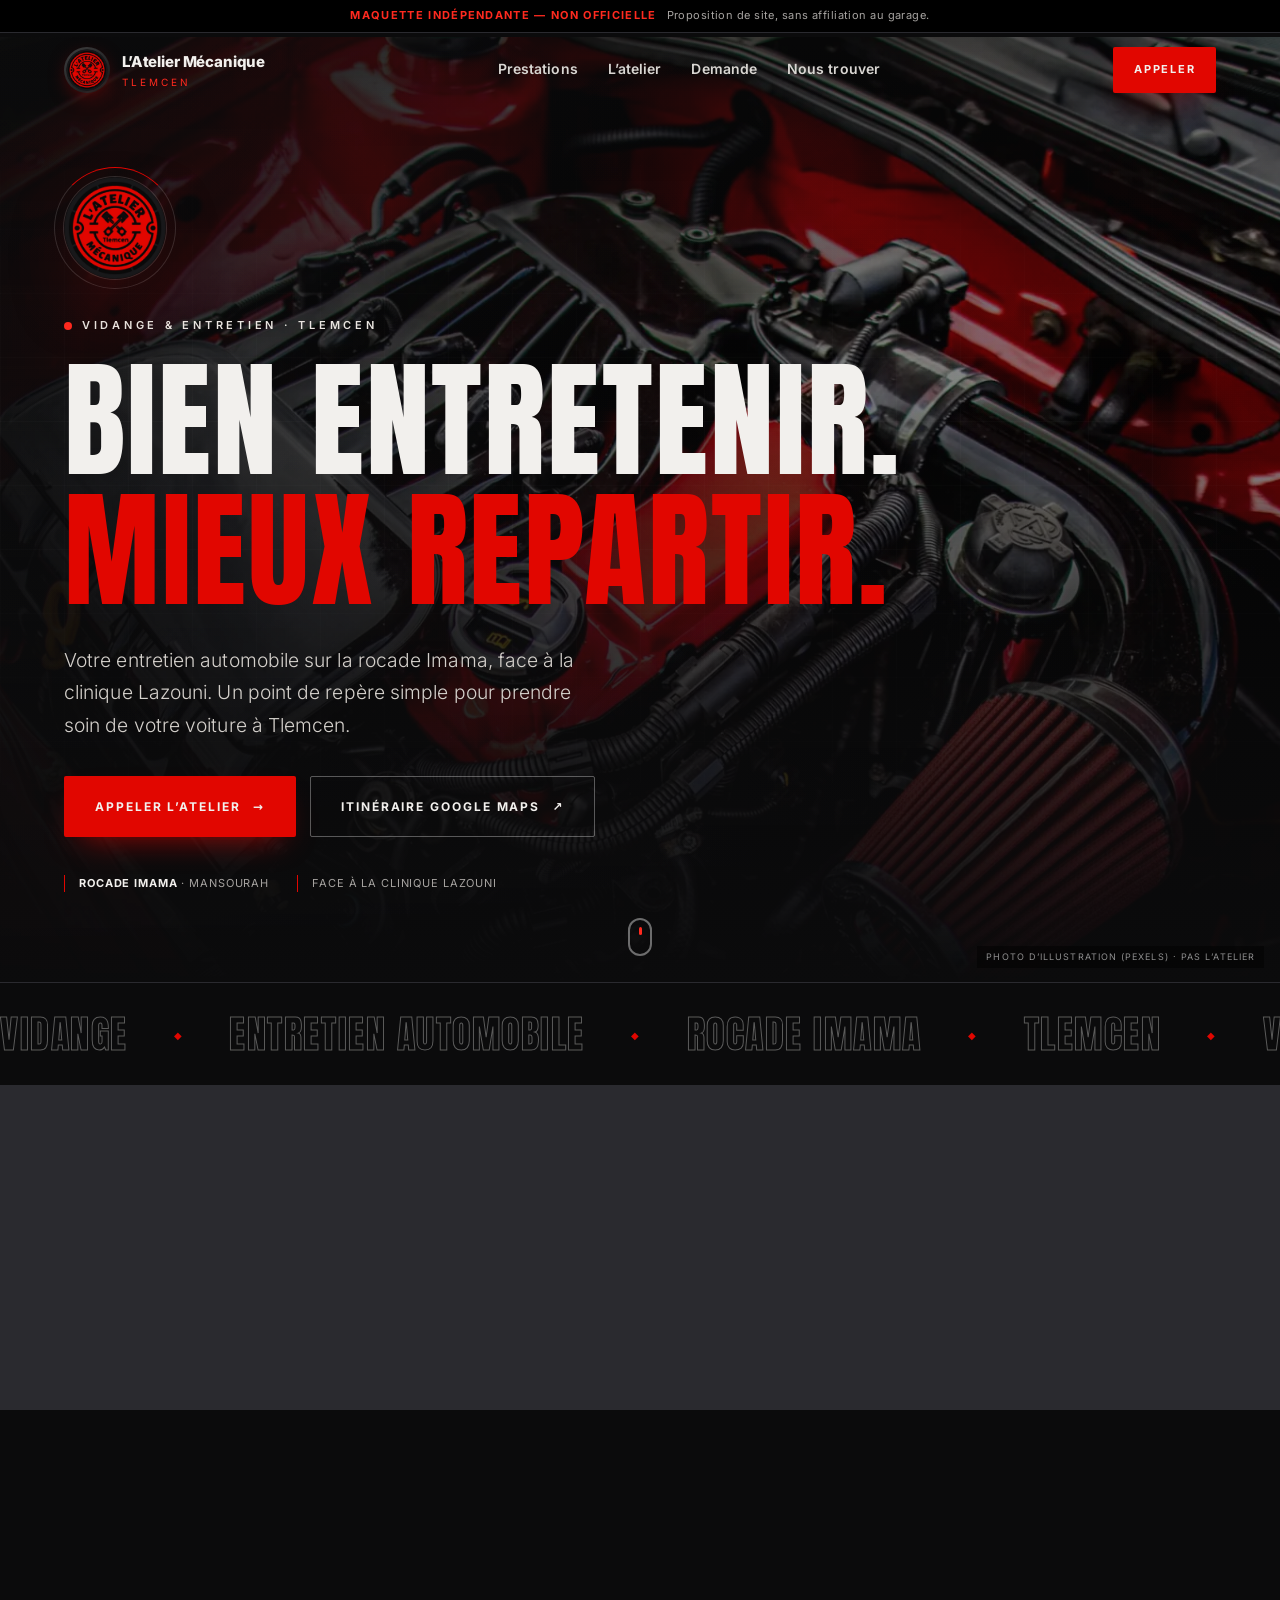
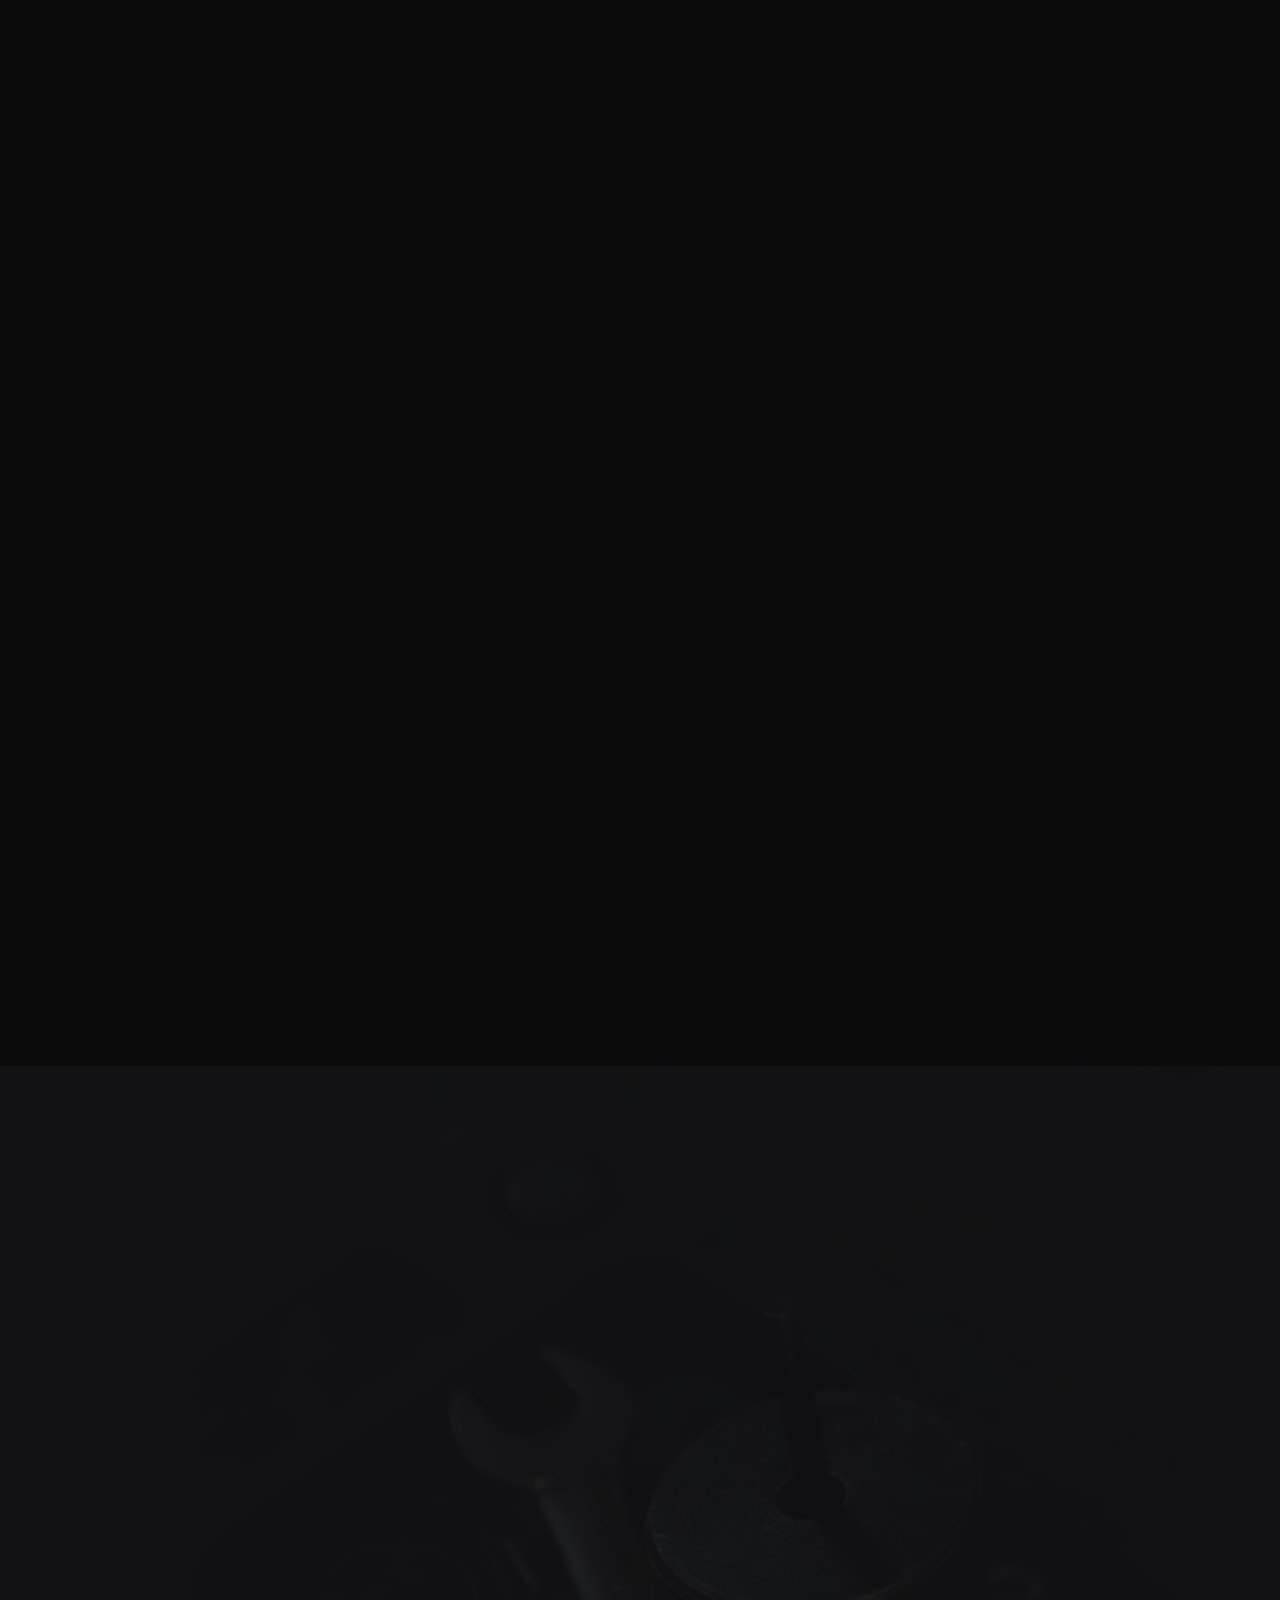
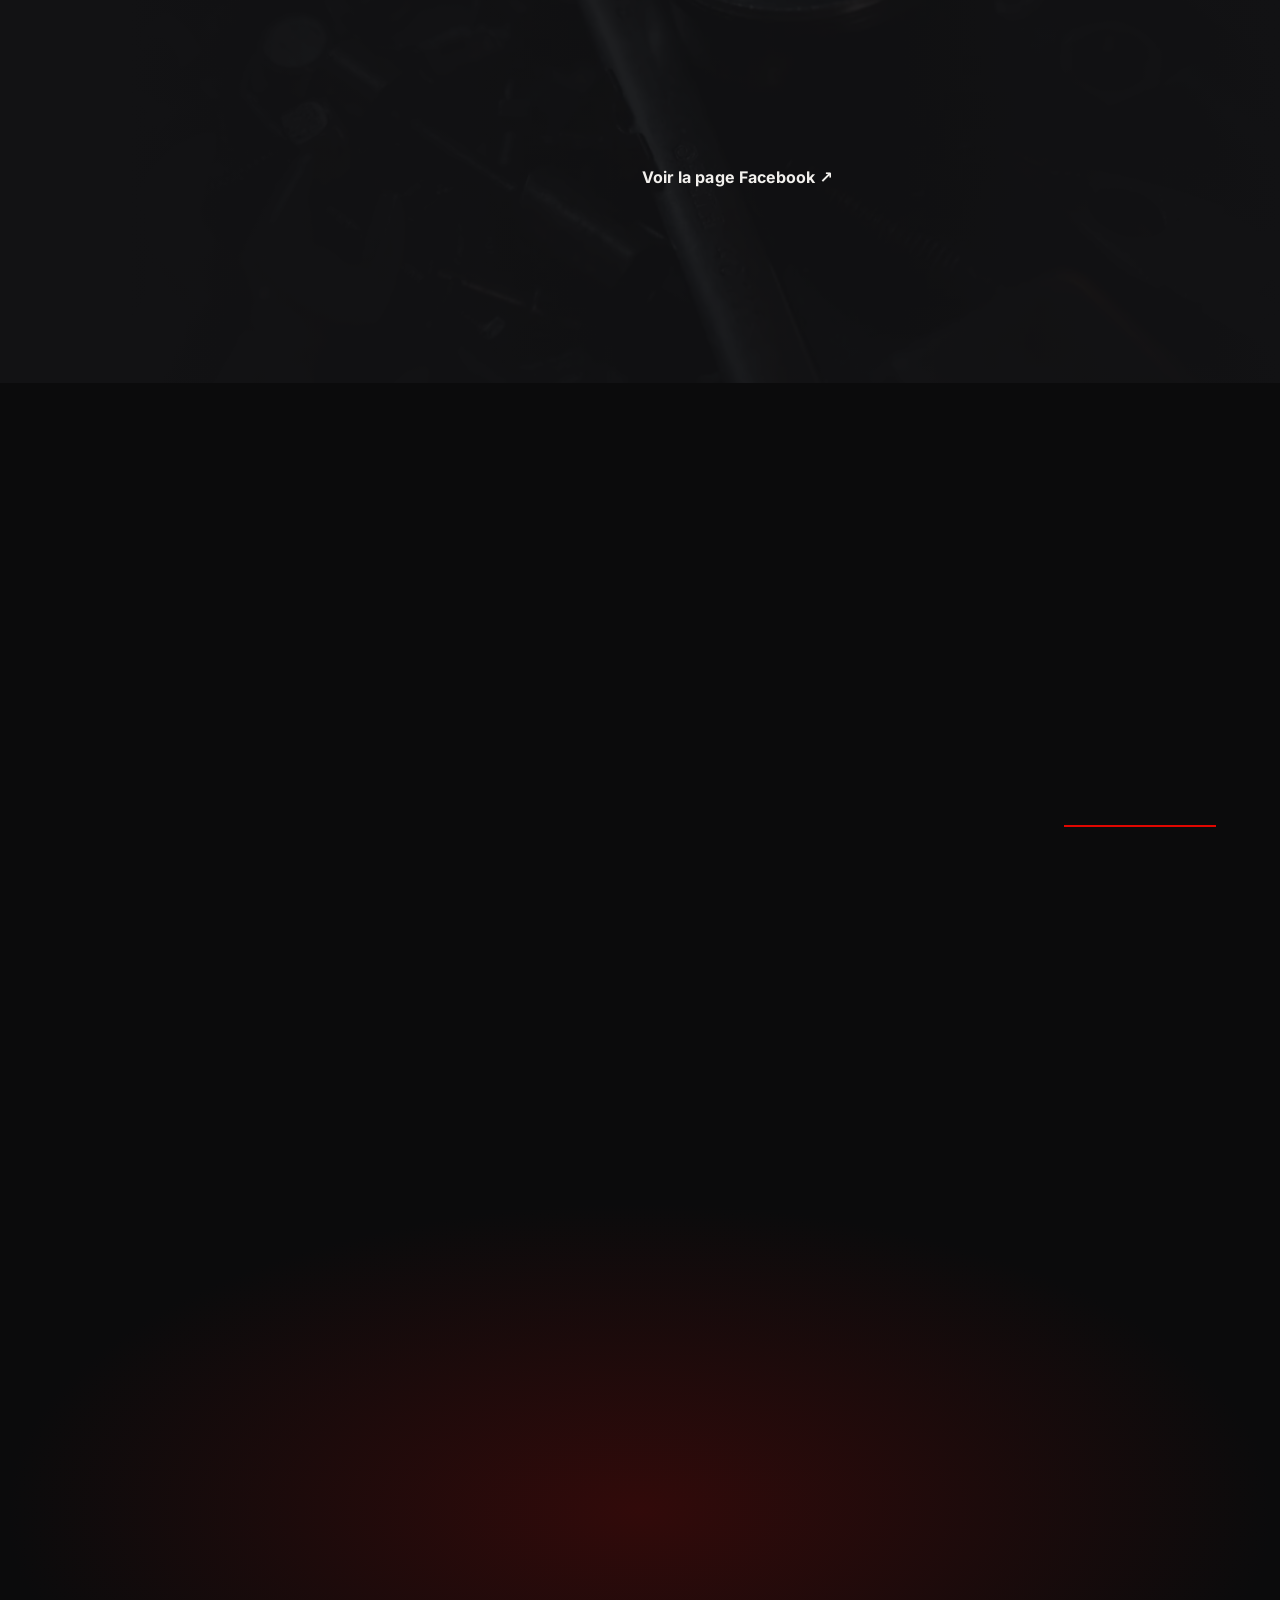
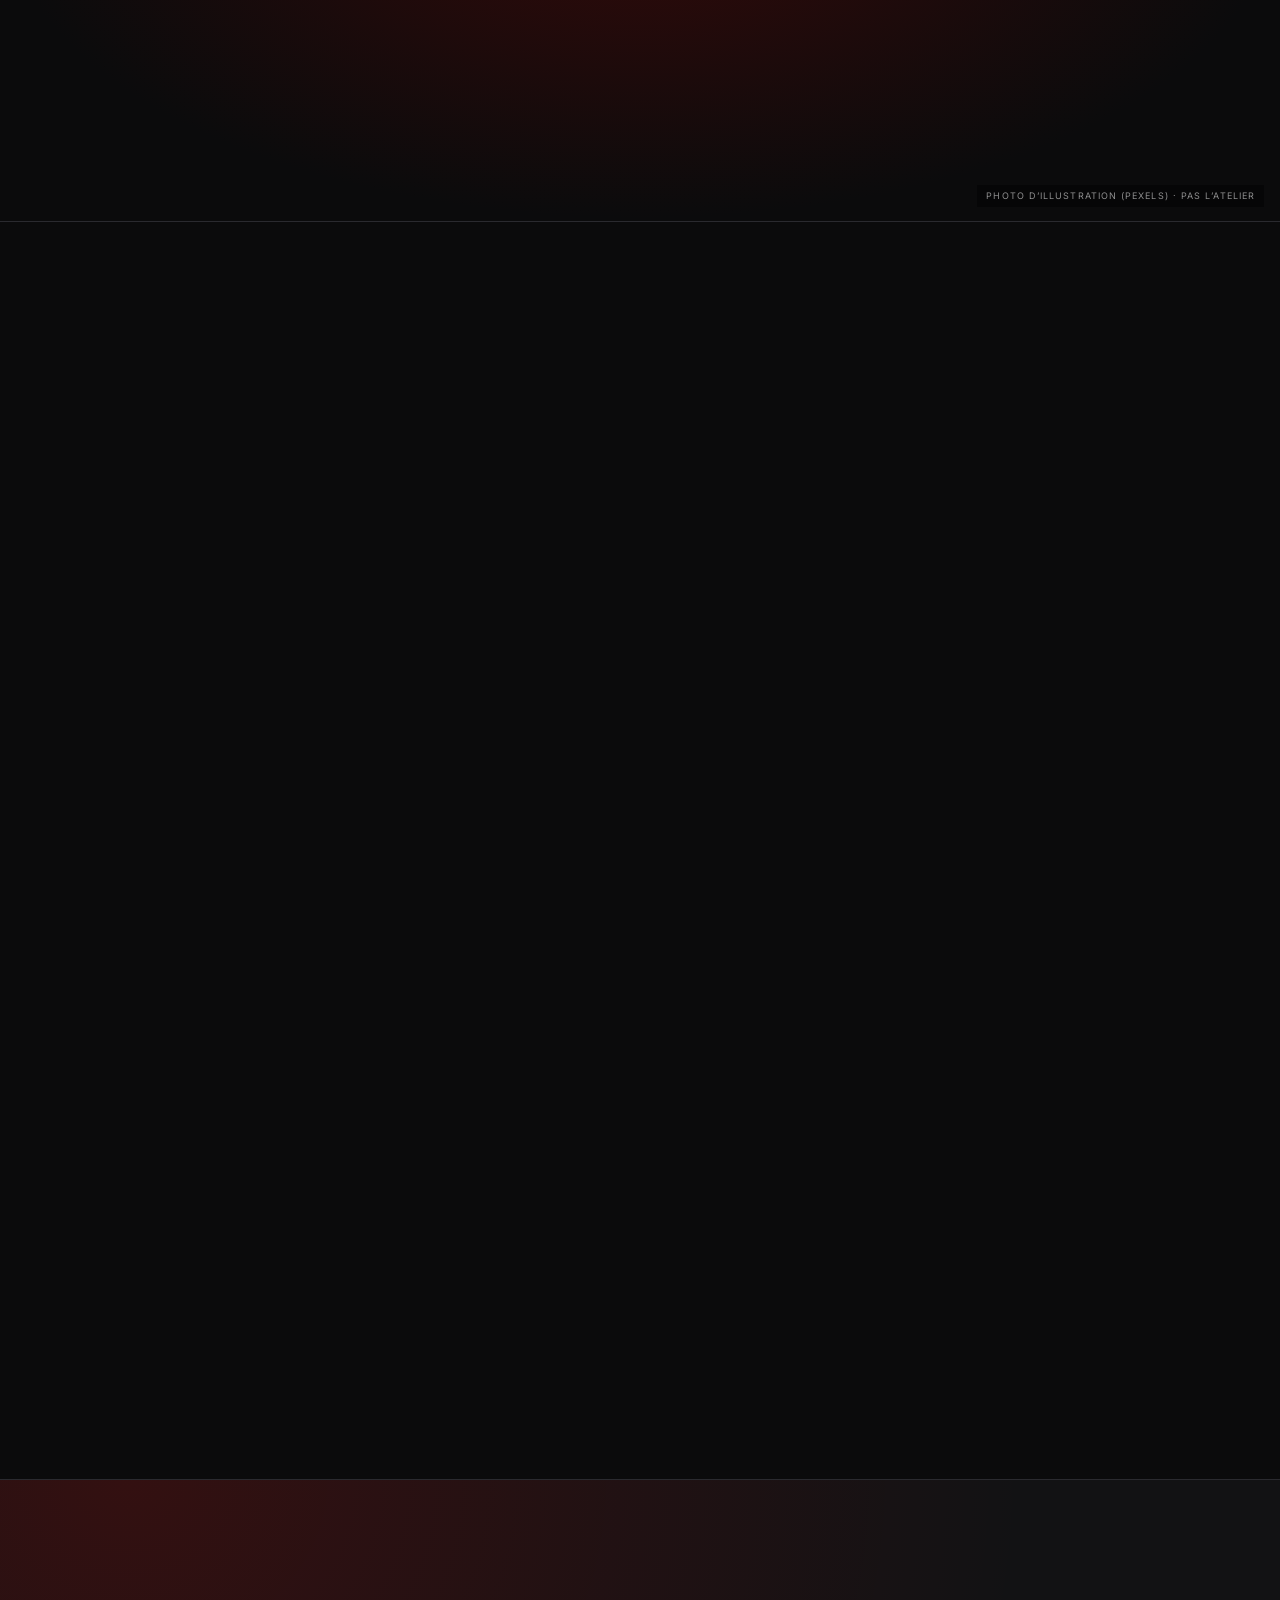
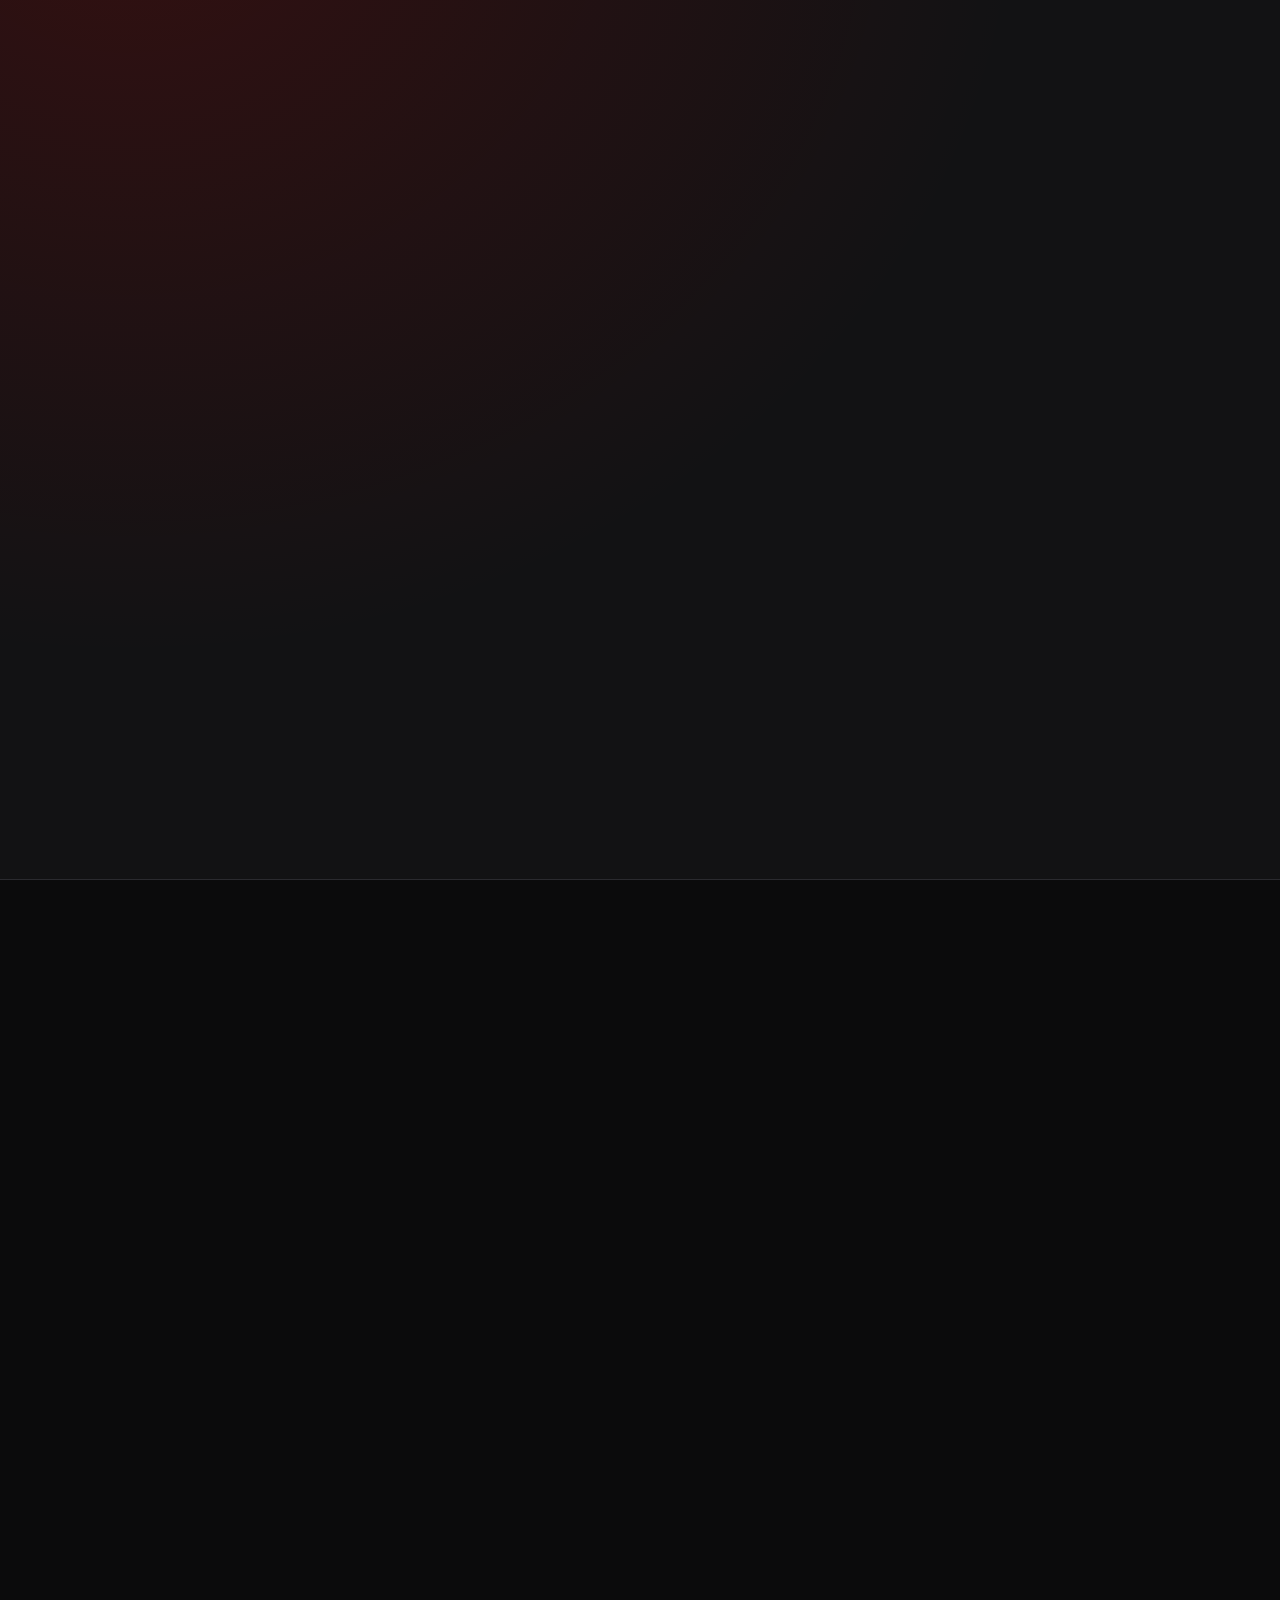
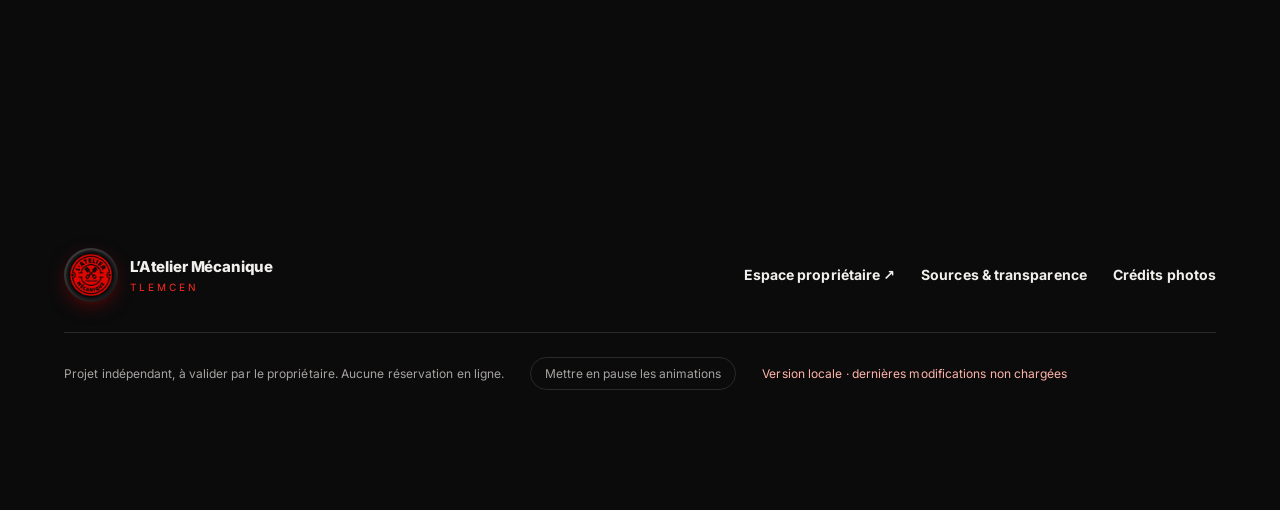
==== commit 773cdd7a: "Logo officiel recoloré rouge/noir : en-tête, hero, contact, pied de page, favicon" ====
--- a/index.html
+++ b/index.html
@@ -1,4 +1,4 @@
-<!doctype html><html lang="fr"><head><meta http-equiv="Content-Security-Policy" content="default-src 'self'; script-src 'self'; style-src 'self'; font-src 'self'; img-src 'self' https://rvreusugrtiubqtafgbk.supabase.co; connect-src https://rvreusugrtiubqtafgbk.supabase.co; object-src 'none'; frame-src 'none'; base-uri 'self'; form-action 'self'"><meta name="referrer" content="strict-origin-when-cross-origin"><meta charset="utf-8"><meta name="viewport" content="width=device-width,initial-scale=1,viewport-fit=cover"><meta name="robots" content="noindex,nofollow"><meta name="theme-color" content="#0b0b0c"><meta name="description" content="Vidange et entretien automobile à Tlemcen. L’Atelier Mécanique, rocade Imama face à la clinique Lazouni, Mansourah. Appel direct et itinéraire."><title>Démo indépendante — L’Atelier Mécanique Tlemcen</title><link rel="icon" href="assets/favicon.svg"><link rel="preload" href="assets/fonts/anton-latin.woff2" as="font" type="font/woff2" crossorigin><link rel="preload" href="assets/img/hero-moteur-800.webp" as="image" media="(max-width:760px)"><link rel="preload" href="assets/img/hero-moteur.webp" as="image" media="(min-width:761px)"><link rel="stylesheet" href="style.css"><script defer src="config.js"></script><script defer src="site.js"></script></head>
+<!doctype html><html lang="fr"><head><meta http-equiv="Content-Security-Policy" content="default-src 'self'; script-src 'self'; style-src 'self'; font-src 'self'; img-src 'self' https://rvreusugrtiubqtafgbk.supabase.co; connect-src https://rvreusugrtiubqtafgbk.supabase.co; object-src 'none'; frame-src 'none'; base-uri 'self'; form-action 'self'"><meta name="referrer" content="strict-origin-when-cross-origin"><meta charset="utf-8"><meta name="viewport" content="width=device-width,initial-scale=1,viewport-fit=cover"><meta name="robots" content="noindex,nofollow"><meta name="theme-color" content="#0b0b0c"><meta name="description" content="Vidange et entretien automobile à Tlemcen. L’Atelier Mécanique, rocade Imama face à la clinique Lazouni, Mansourah. Appel direct et itinéraire."><title>Démo indépendante — L’Atelier Mécanique Tlemcen</title><link rel="icon" type="image/png" sizes="32x32" href="assets/favicon-32.png"><link rel="icon" type="image/png" sizes="192x192" href="assets/favicon-192.png"><link rel="apple-touch-icon" href="assets/favicon-180.png"><link rel="preload" href="assets/fonts/anton-latin.woff2" as="font" type="font/woff2" crossorigin><link rel="preload" href="assets/img/hero-moteur-800.webp" as="image" media="(max-width:760px)"><link rel="preload" href="assets/img/hero-moteur.webp" as="image" media="(min-width:761px)"><link rel="stylesheet" href="style.css"><script defer src="config.js"></script><script defer src="site.js"></script></head>
 <body class="is-loading">
 <div class="progress" aria-hidden="true"><i></i></div>
 <div class="demo-banner"><strong>Maquette indépendante — non officielle</strong><span>Proposition de site, sans affiliation au garage.</span></div>
@@ -6,7 +6,7 @@
 <div id="previewNote" class="preview-note" hidden>Aperçu non enregistré</div>
 
 <header class="site-header">
-  <a class="brand" href="#top" aria-label="Accueil"><span class="brand-icon" aria-hidden="true">A<i></i></span><span><b data-bind="name">L’Atelier Mécanique</b><small data-bind="city">Tlemcen</small></span></a>
+  <a class="brand" href="#top" aria-label="Accueil"><span class="brand-logo" aria-hidden="true"><img src="assets/logo-256.webp" width="256" height="256" alt=""></span><span><b data-bind="name">L’Atelier Mécanique</b><small data-bind="city">Tlemcen</small></span></a>
   <nav aria-label="Navigation principale"><a href="#services">Prestations</a><a href="#atelier">L’atelier</a><a href="#demande">Demande</a><a href="#contact">Nous trouver</a></nav>
   <a class="btn btn-red btn-sm phone-link magnetic" href="tel:+213549762446"><span>Appeler</span></a>
 </header>
@@ -18,6 +18,7 @@
     <div class="hero-shade"></div><div class="hero-sweep"></div><div class="hero-grid"></div>
   </div>
   <div class="hero-inner wrap">
+    <div class="hero-emblem hero-in" aria-hidden="true"><span class="emblem-ring"></span><img src="assets/logo-512.webp" srcset="assets/logo-512.webp 512w, assets/logo-1024.webp 1024w" sizes="(max-width:760px) 96px, 340px" width="512" height="512" alt=""></div>
     <p class="kicker hero-in"><i class="pulse"></i> Vidange &amp; entretien · Tlemcen</p>
     <h1 data-bind="headline" class="hero-title">Bien entretenir.
 Mieux repartir.</h1>
@@ -91,6 +92,7 @@
 <section class="contact" id="contact">
   <div class="wrap contact-grid">
     <div>
+      <img class="contact-logo reveal" src="assets/logo-256.webp" width="256" height="256" alt="Logo de L’Atelier Mécanique Tlemcen" loading="lazy">
       <p class="kicker reveal">05 — Nous trouver</p>
       <h2 data-bind="visitTitle" class="reveal draw">On se retrouve
 sur la rocade Imama.</h2>
@@ -114,7 +116,7 @@
 </main>
 
 <footer class="footer wrap">
-  <div class="footer-top"><a class="brand" href="#top"><span class="brand-icon" aria-hidden="true">A<i></i></span><span><b data-bind="name"></b><small data-bind="city"></small></span></a><div class="footer-links"><a href="admin/" class="link-line">Espace propriétaire ↗</a><a href="docs/sources.html" class="link-line">Sources &amp; transparence</a><a href="CREDITS.md" class="link-line">Crédits photos</a></div></div>
+  <div class="footer-top"><a class="brand" href="#top"><span class="brand-logo" aria-hidden="true"><img src="assets/logo-256.webp" width="256" height="256" alt=""></span><span><b data-bind="name"></b><small data-bind="city"></small></span></a><div class="footer-links"><a href="admin/" class="link-line">Espace propriétaire ↗</a><a href="docs/sources.html" class="link-line">Sources &amp; transparence</a><a href="CREDITS.md" class="link-line">Crédits photos</a></div></div>
   <div class="footer-bottom"><p data-bind="notice"></p><button type="button" id="motionToggle" aria-pressed="false">Mettre en pause</button><span id="syncState" role="status">Chargement du contenu…</span></div>
 </footer>
 
--- a/style.css
+++ b/style.css
@@ -208,3 +208,67 @@
  .service-icon,.steps-line path{stroke-dashoffset:0}.draw::after{transform:scaleX(1)}
 }
 body.paused *,body.paused *::before,body.paused *::after{animation-play-state:paused!important}
+
+/* ===== Finition haut de gamme ===== */
+body{font-size:16px;letter-spacing:.005em}
+h1,h2{letter-spacing:.012em;line-height:.98}
+h2{font-size:clamp(38px,5vw,72px)}
+.section{padding-block:clamp(110px,14vw,190px)}
+.section-head{margin-bottom:clamp(56px,7vw,90px)}
+.kicker{font-size:11px;font-weight:600;letter-spacing:.34em;color:#d8d4cf}.kicker::before{width:40px;height:1px;background:var(--red)}
+.hero .kicker{color:#e9e5e0}
+.btn{border-radius:2px;text-transform:uppercase;letter-spacing:.16em;font-size:12px;font-weight:700;padding:20px 30px}
+.btn-sm{padding:13px 20px;font-size:11px}
+.btn-red{box-shadow:0 14px 34px -18px rgba(225,6,0,.9)}
+.btn-ghost{border-color:rgba(255,255,255,.32);background:transparent;backdrop-filter:none}
+.hero-title{font-size:clamp(56px,10vw,150px);letter-spacing:.015em}
+.hero-title .line:last-child>span{text-shadow:none;color:var(--red)}
+.lead{font-weight:300;font-size:clamp(17px,1.5vw,20px);line-height:1.7;color:#d4d0cb}
+.hero-meta{letter-spacing:.08em;text-transform:uppercase;font-size:11px}
+.hero-meta span{border-left:1px solid var(--red)}
+.hero-grid{opacity:.5}
+.marquee{background:var(--bg);transform:none;margin:0;border-block:1px solid var(--line);box-shadow:none}
+.marquee-track{font-size:clamp(26px,3vw,40px);padding:22px 0;gap:46px;color:transparent;-webkit-text-stroke:1px rgba(242,240,237,.35);animation-duration:40s}
+.marquee-track i{color:var(--red);-webkit-text-stroke:0;font-size:10px}
+.stats{border-radius:0;border-inline:0;margin-top:0;max-width:none;background:var(--line);padding:0}
+.stat{padding:clamp(40px,5vw,64px) clamp(24px,4vw,56px);flex-direction:column;align-items:flex-start;gap:14px}
+.stat b{font-size:clamp(72px,8vw,120px);text-shadow:none}
+.stat span{font-size:11px;letter-spacing:.22em;font-weight:500}
+.stats-note{padding:14px clamp(24px,4vw,56px);font-size:11px;letter-spacing:.04em}
+.service-card,.step,.card,.quote,.atelier-photo,.gallery figure{border-radius:4px}
+.service-card{min-height:520px;padding:44px}
+.service-card h3{letter-spacing:.02em}
+.service-number{-webkit-text-stroke:1px rgba(255,255,255,.45)}
+.service-card::after{height:2px}
+.draw::after{width:72px;height:2px}
+.step{padding:38px;background:transparent}
+.step span{border-width:1px;border-radius:0;background:var(--bg)}
+.quote{background:var(--bg2)}
+.quote input,.quote select,.quote textarea{border-radius:2px;background:transparent;border:0;border-bottom:1px solid #3a3a40;padding:14px 2px}
+.quote input:focus,.quote select:focus,.quote textarea:focus{box-shadow:none;border-color:var(--red)}
+.quote select option{background:var(--bg2)}
+.quote label{font-size:11px;letter-spacing:.2em;text-transform:uppercase;font-weight:600;color:var(--mut)}
+.card{padding:30px 32px;background:transparent}
+.brand-icon{border-radius:2px;box-shadow:none}
+.photo-tag,.atelier-photo figcaption{border-radius:0;letter-spacing:.12em;text-transform:uppercase;font-size:9px}
+.faq summary{font-weight:500}
+.band-text p{-webkit-text-stroke:1px rgba(255,255,255,.75);letter-spacing:.02em}
+@media(max-width:760px){.mobile-bar a{border-radius:2px;text-transform:uppercase;letter-spacing:.14em;font-size:12px}.service-card{min-height:420px;padding:28px}.stat{padding:34px 24px}}
+
+/* ===== Logo officiel (recoloré rouge/noir) ===== */
+.brand-logo{display:block;width:46px;height:46px;border-radius:50%;padding:2px;background:linear-gradient(145deg,rgba(255,255,255,.22),rgba(255,255,255,.04));box-shadow:0 6px 22px -8px rgba(225,6,0,.65);flex-shrink:0;transition:transform .6s var(--ease)}
+.brand-logo img{width:100%;height:100%;border-radius:50%}
+.brand:hover .brand-logo{transform:rotate(-8deg) scale(1.04)}
+.hero-inner{position:relative}
+.hero-emblem{position:absolute;right:clamp(20px,5vw,64px);top:50%;width:clamp(220px,24vw,340px);aspect-ratio:1;translate:0 -58%}
+.hero-emblem img{position:relative;width:100%;height:100%;border-radius:50%;box-shadow:0 30px 80px -30px rgba(225,6,0,.55),0 0 0 1px rgba(255,255,255,.14)}
+.emblem-ring{position:absolute;inset:-14px;border-radius:50%;border:1px solid rgba(255,255,255,.14);border-top-color:var(--red);animation:spin 14s linear infinite}
+.loaded .hero-emblem.hero-in{transition-delay:.9s}
+@keyframes spin{to{transform:rotate(360deg)}}
+.contact-logo{width:84px;height:84px;border-radius:50%;margin-bottom:28px;box-shadow:0 0 0 1px rgba(255,255,255,.16),0 16px 40px -16px rgba(225,6,0,.6)}
+.footer .brand-logo{width:54px;height:54px}
+@media(max-width:1180px){.hero-emblem{display:none}}
+@media(max-width:760px){.hero-emblem{display:block;position:relative;right:auto;top:auto;translate:none;width:84px;margin-bottom:26px}.emblem-ring{inset:-8px}.brand-logo{width:40px;height:40px}}
+.hero-emblem,.hero-emblem.hero-in{display:block;position:relative;right:auto;top:auto;translate:none;width:clamp(84px,8vw,118px);margin-bottom:clamp(26px,3vw,38px)}
+.emblem-ring{inset:-10px}
+@media(max-width:1180px){.hero-emblem{display:block}}
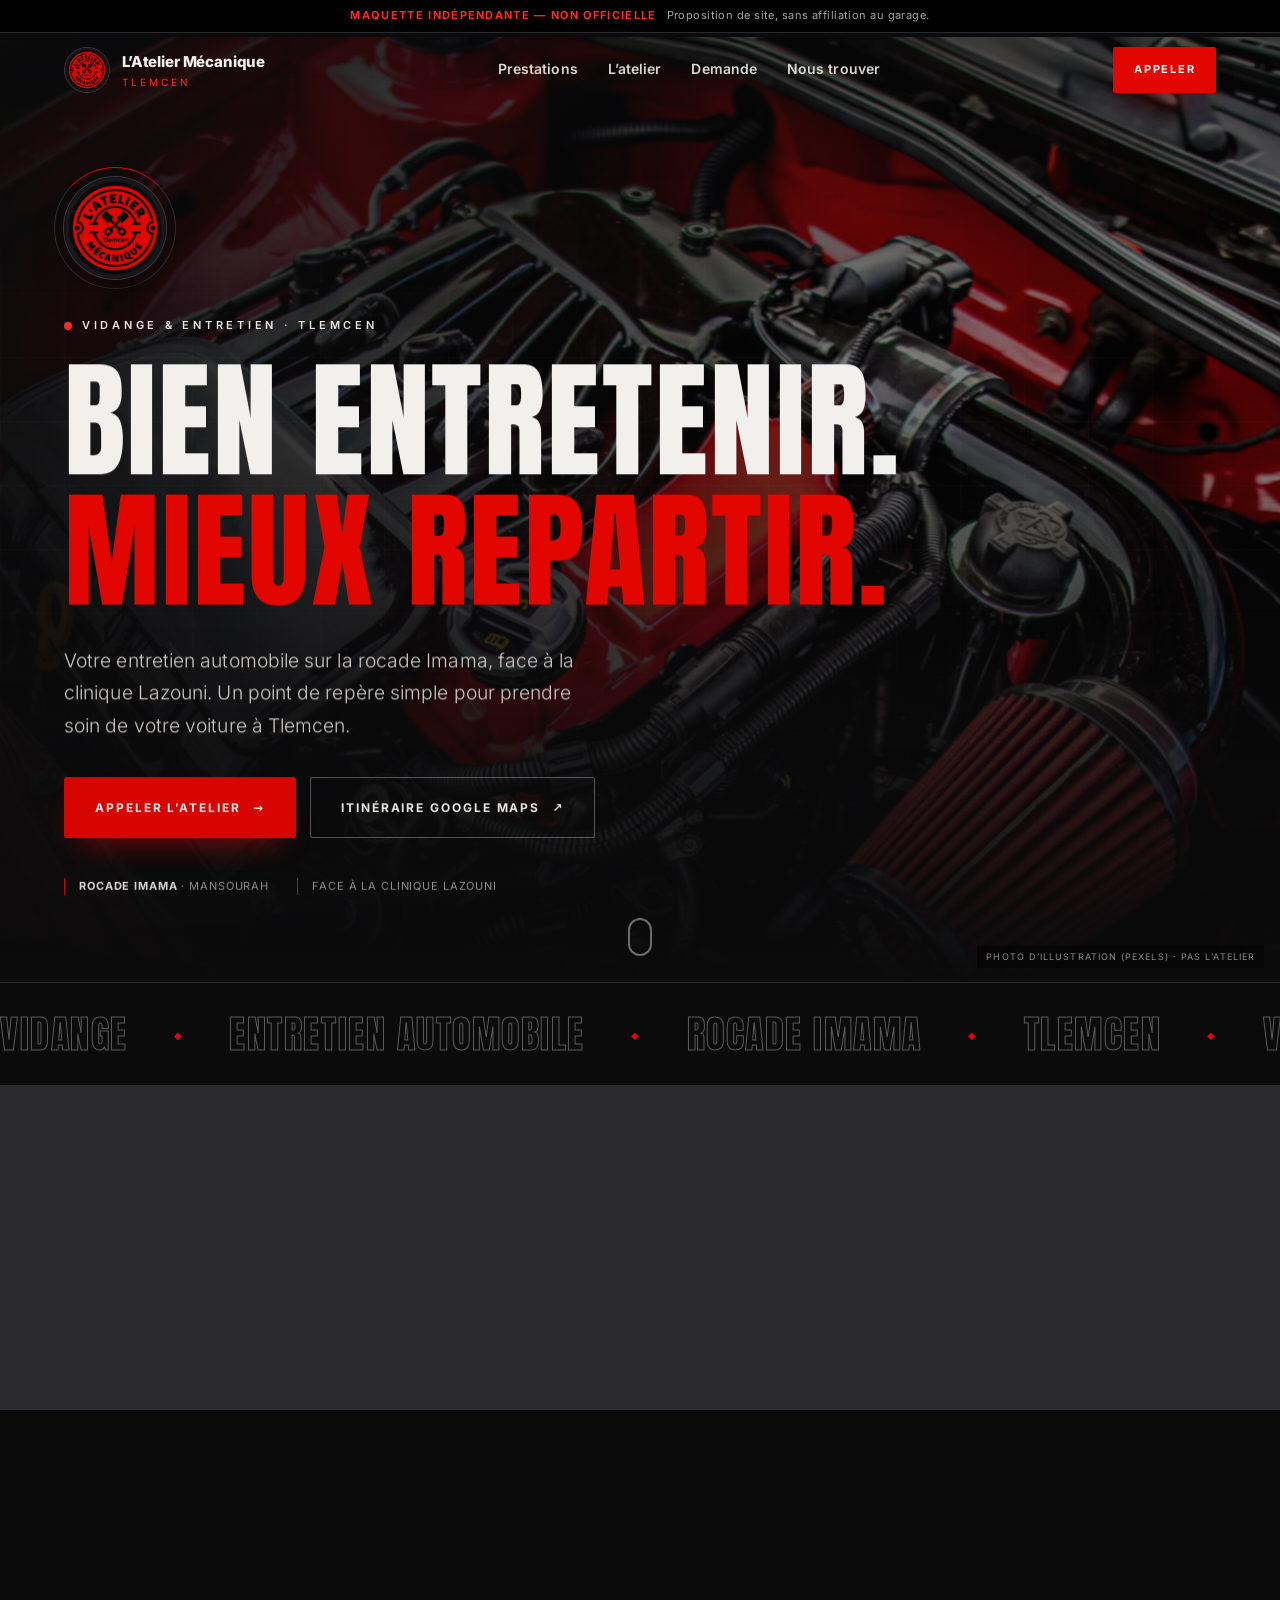
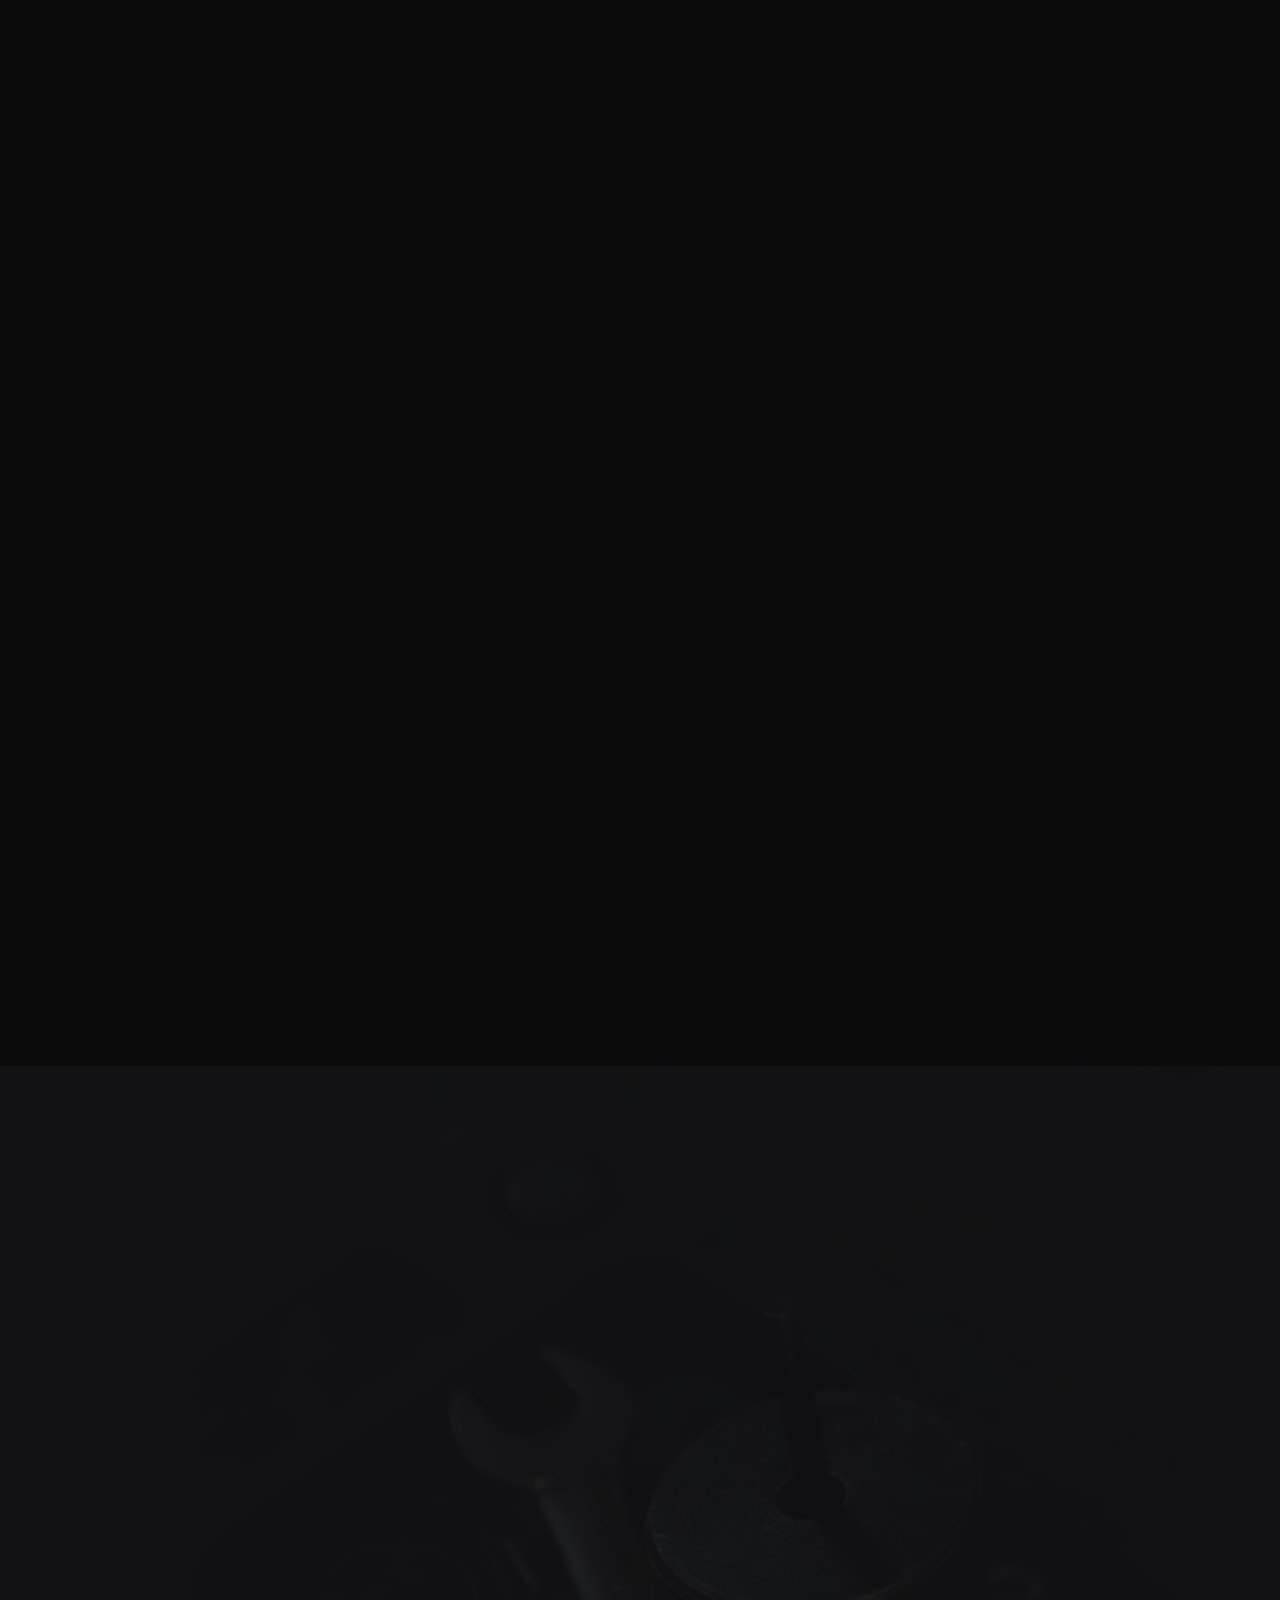
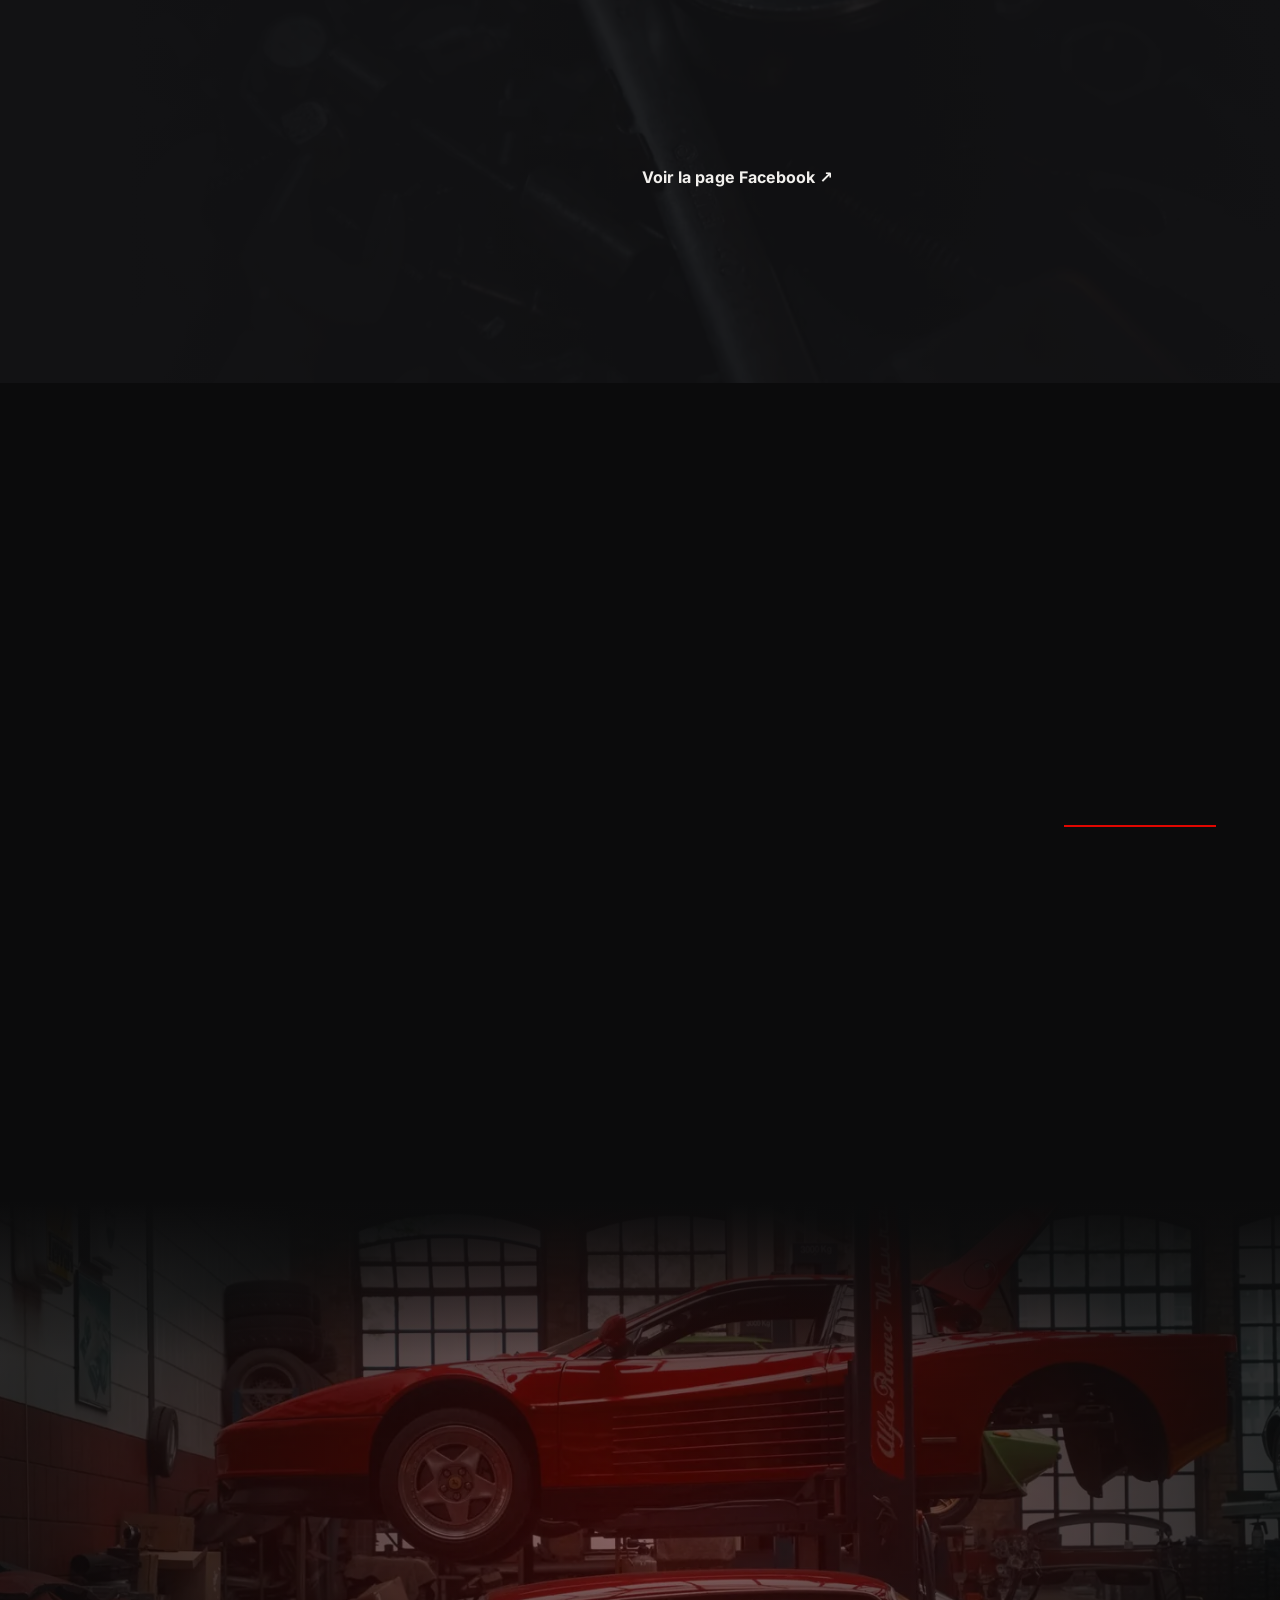
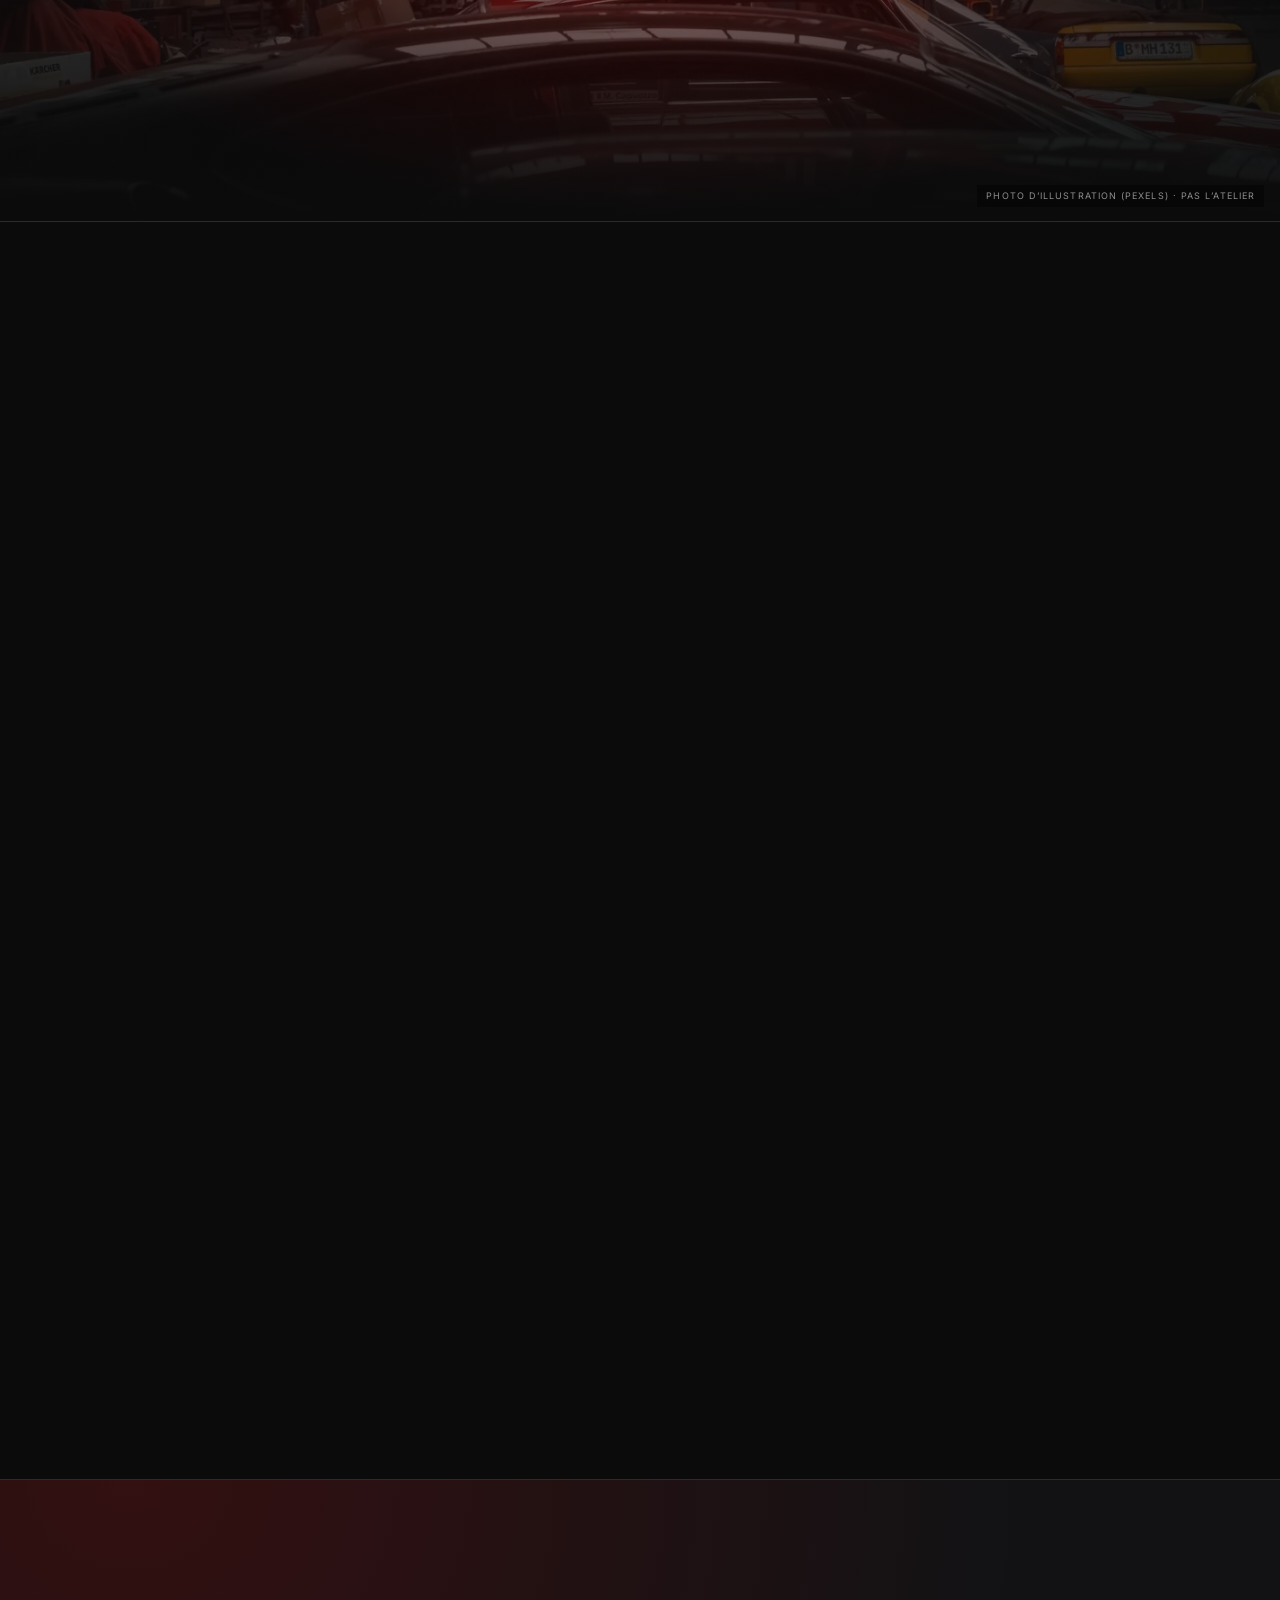
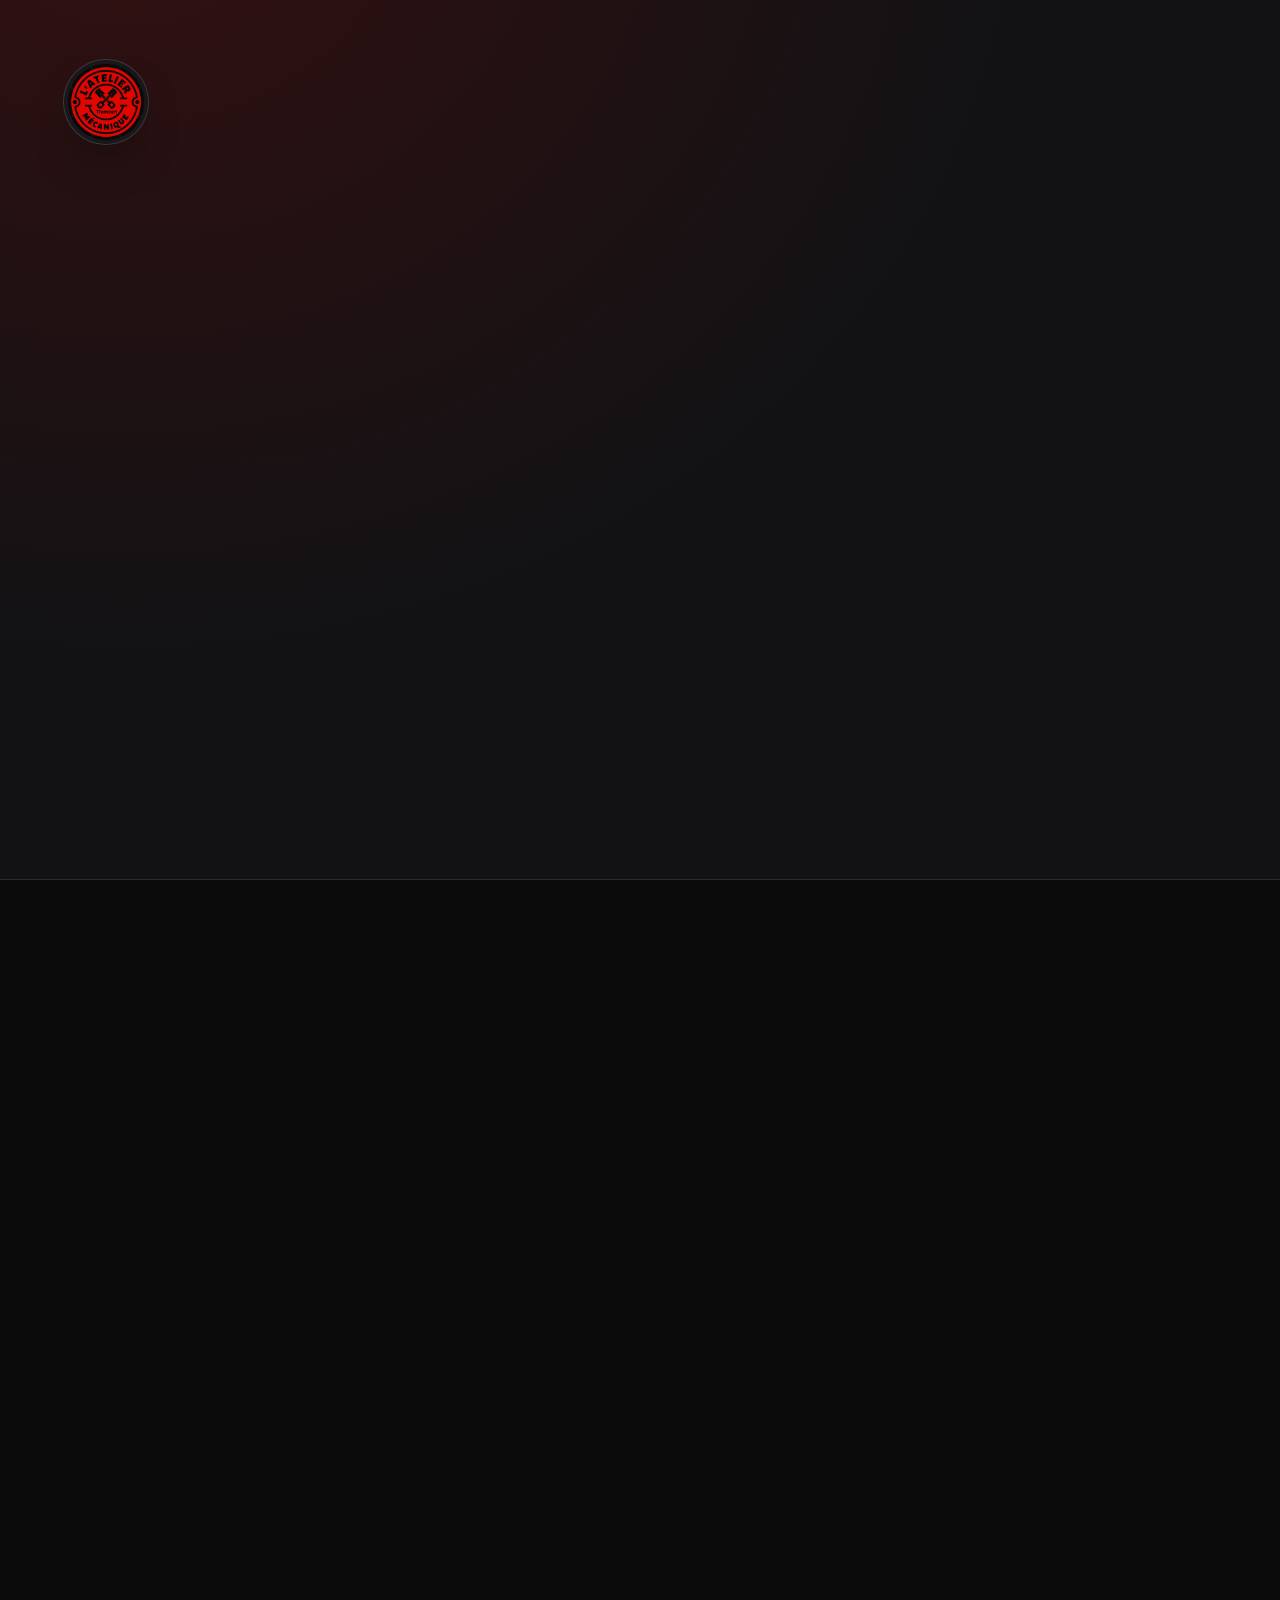
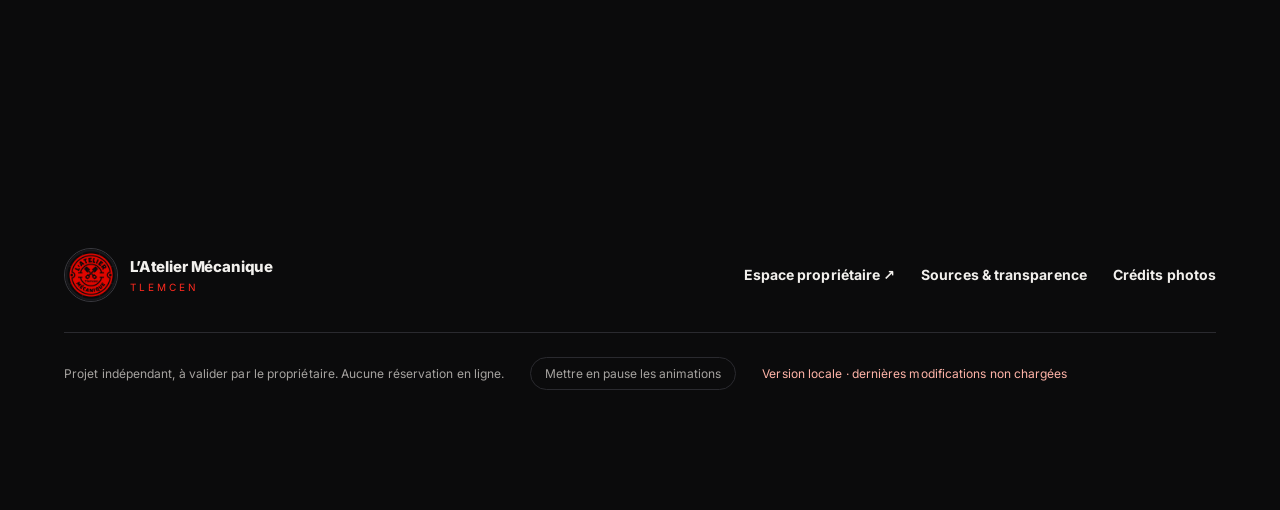
==== commit d3de694e: "Logo : couleurs pleines (WebP sans perte, aucun filtre/opacité, color-scheme dark, cache v=23)" ====
--- a/index.html
+++ b/index.html
@@ -1,4 +1,4 @@
-<!doctype html><html lang="fr"><head><meta http-equiv="Content-Security-Policy" content="default-src 'self'; script-src 'self'; style-src 'self'; font-src 'self'; img-src 'self' https://rvreusugrtiubqtafgbk.supabase.co; connect-src https://rvreusugrtiubqtafgbk.supabase.co; object-src 'none'; frame-src 'none'; base-uri 'self'; form-action 'self'"><meta name="referrer" content="strict-origin-when-cross-origin"><meta charset="utf-8"><meta name="viewport" content="width=device-width,initial-scale=1,viewport-fit=cover"><meta name="robots" content="noindex,nofollow"><meta name="theme-color" content="#0b0b0c"><meta name="description" content="Vidange et entretien automobile à Tlemcen. L’Atelier Mécanique, rocade Imama face à la clinique Lazouni, Mansourah. Appel direct et itinéraire."><title>Démo indépendante — L’Atelier Mécanique Tlemcen</title><link rel="icon" type="image/png" sizes="32x32" href="assets/favicon-32.png"><link rel="icon" type="image/png" sizes="192x192" href="assets/favicon-192.png"><link rel="apple-touch-icon" href="assets/favicon-180.png"><link rel="preload" href="assets/fonts/anton-latin.woff2" as="font" type="font/woff2" crossorigin><link rel="preload" href="assets/img/hero-moteur-800.webp" as="image" media="(max-width:760px)"><link rel="preload" href="assets/img/hero-moteur.webp" as="image" media="(min-width:761px)"><link rel="stylesheet" href="style.css"><script defer src="config.js"></script><script defer src="site.js"></script></head>
+<!doctype html><html lang="fr"><head><meta http-equiv="Content-Security-Policy" content="default-src 'self'; script-src 'self'; style-src 'self'; font-src 'self'; img-src 'self' https://rvreusugrtiubqtafgbk.supabase.co; connect-src https://rvreusugrtiubqtafgbk.supabase.co; object-src 'none'; frame-src 'none'; base-uri 'self'; form-action 'self'"><meta name="referrer" content="strict-origin-when-cross-origin"><meta charset="utf-8"><meta name="viewport" content="width=device-width,initial-scale=1,viewport-fit=cover"><meta name="robots" content="noindex,nofollow"><meta name="theme-color" content="#0b0b0c"><meta name="color-scheme" content="dark"><meta name="description" content="Vidange et entretien automobile à Tlemcen. L’Atelier Mécanique, rocade Imama face à la clinique Lazouni, Mansourah. Appel direct et itinéraire."><title>Démo indépendante — L’Atelier Mécanique Tlemcen</title><link rel="icon" type="image/png" sizes="32x32" href="assets/favicon-32.png?v=23"><link rel="icon" type="image/png" sizes="192x192" href="assets/favicon-192.png?v=23"><link rel="apple-touch-icon" href="assets/favicon-180.png?v=23"><link rel="preload" href="assets/fonts/anton-latin.woff2" as="font" type="font/woff2" crossorigin><link rel="preload" href="assets/img/hero-moteur-800.webp" as="image" media="(max-width:760px)"><link rel="preload" href="assets/img/hero-moteur.webp" as="image" media="(min-width:761px)"><link rel="stylesheet" href="style.css"><script defer src="config.js"></script><script defer src="site.js"></script></head>
 <body class="is-loading">
 <div class="progress" aria-hidden="true"><i></i></div>
 <div class="demo-banner"><strong>Maquette indépendante — non officielle</strong><span>Proposition de site, sans affiliation au garage.</span></div>
@@ -6,7 +6,7 @@
 <div id="previewNote" class="preview-note" hidden>Aperçu non enregistré</div>
 
 <header class="site-header">
-  <a class="brand" href="#top" aria-label="Accueil"><span class="brand-logo" aria-hidden="true"><img src="assets/logo-256.webp" width="256" height="256" alt=""></span><span><b data-bind="name">L’Atelier Mécanique</b><small data-bind="city">Tlemcen</small></span></a>
+  <a class="brand" href="#top" aria-label="Accueil"><span class="brand-logo" aria-hidden="true"><img src="assets/logo-256.webp?v=23" width="256" height="256" alt=""></span><span><b data-bind="name">L’Atelier Mécanique</b><small data-bind="city">Tlemcen</small></span></a>
   <nav aria-label="Navigation principale"><a href="#services">Prestations</a><a href="#atelier">L’atelier</a><a href="#demande">Demande</a><a href="#contact">Nous trouver</a></nav>
   <a class="btn btn-red btn-sm phone-link magnetic" href="tel:+213549762446"><span>Appeler</span></a>
 </header>
@@ -18,7 +18,7 @@
     <div class="hero-shade"></div><div class="hero-sweep"></div><div class="hero-grid"></div>
   </div>
   <div class="hero-inner wrap">
-    <div class="hero-emblem hero-in" aria-hidden="true"><span class="emblem-ring"></span><img src="assets/logo-512.webp" srcset="assets/logo-512.webp 512w, assets/logo-1024.webp 1024w" sizes="(max-width:760px) 96px, 340px" width="512" height="512" alt=""></div>
+    <div class="hero-emblem" aria-hidden="true"><span class="emblem-ring"></span><img src="assets/logo-512.webp?v=23" srcset="assets/logo-512.webp?v=23 512w, assets/logo-1024.webp?v=23 1024w" sizes="(max-width:760px) 96px, 340px" width="512" height="512" alt=""></div>
     <p class="kicker hero-in"><i class="pulse"></i> Vidange &amp; entretien · Tlemcen</p>
     <h1 data-bind="headline" class="hero-title">Bien entretenir.
 Mieux repartir.</h1>
@@ -92,7 +92,7 @@
 <section class="contact" id="contact">
   <div class="wrap contact-grid">
     <div>
-      <img class="contact-logo reveal" src="assets/logo-256.webp" width="256" height="256" alt="Logo de L’Atelier Mécanique Tlemcen" loading="lazy">
+      <img class="contact-logo reveal" src="assets/logo-256.webp?v=23" width="256" height="256" alt="Logo de L’Atelier Mécanique Tlemcen" loading="lazy">
       <p class="kicker reveal">05 — Nous trouver</p>
       <h2 data-bind="visitTitle" class="reveal draw">On se retrouve
 sur la rocade Imama.</h2>
@@ -116,7 +116,7 @@
 </main>
 
 <footer class="footer wrap">
-  <div class="footer-top"><a class="brand" href="#top"><span class="brand-logo" aria-hidden="true"><img src="assets/logo-256.webp" width="256" height="256" alt=""></span><span><b data-bind="name"></b><small data-bind="city"></small></span></a><div class="footer-links"><a href="admin/" class="link-line">Espace propriétaire ↗</a><a href="docs/sources.html" class="link-line">Sources &amp; transparence</a><a href="CREDITS.md" class="link-line">Crédits photos</a></div></div>
+  <div class="footer-top"><a class="brand" href="#top"><span class="brand-logo" aria-hidden="true"><img src="assets/logo-256.webp?v=23" width="256" height="256" alt=""></span><span><b data-bind="name"></b><small data-bind="city"></small></span></a><div class="footer-links"><a href="admin/" class="link-line">Espace propriétaire ↗</a><a href="docs/sources.html" class="link-line">Sources &amp; transparence</a><a href="CREDITS.md" class="link-line">Crédits photos</a></div></div>
   <div class="footer-bottom"><p data-bind="notice"></p><button type="button" id="motionToggle" aria-pressed="false">Mettre en pause</button><span id="syncState" role="status">Chargement du contenu…</span></div>
 </footer>
 
--- a/style.css
+++ b/style.css
@@ -272,3 +272,12 @@
 .hero-emblem,.hero-emblem.hero-in{display:block;position:relative;right:auto;top:auto;translate:none;width:clamp(84px,8vw,118px);margin-bottom:clamp(26px,3vw,38px)}
 .emblem-ring{inset:-10px}
 @media(max-width:1180px){.hero-emblem{display:block}}
+
+/* ===== v2.3 : logo en couleurs pleines (aucun filtre / opacité / fusion) ===== */
+:root{color-scheme:dark}
+.brand-logo,.hero-emblem,.contact-logo,.brand-logo img,.hero-emblem img{opacity:1!important;filter:none!important;mix-blend-mode:normal!important;-webkit-filter:none!important}
+.brand-logo{background:#0a0a0a;padding:0;border:1px solid #3a3a40;box-shadow:none}
+.hero-emblem img,.contact-logo{box-shadow:0 0 0 1px #3a3a40,0 24px 50px -24px #000}
+.emblem-ring{border-color:#2e2e33;border-top-color:var(--red)}
+.hero-emblem{animation:emblemIn 1s .9s var(--ease) both}
+@keyframes emblemIn{from{transform:translateY(24px) scale(.92)}to{transform:none}}
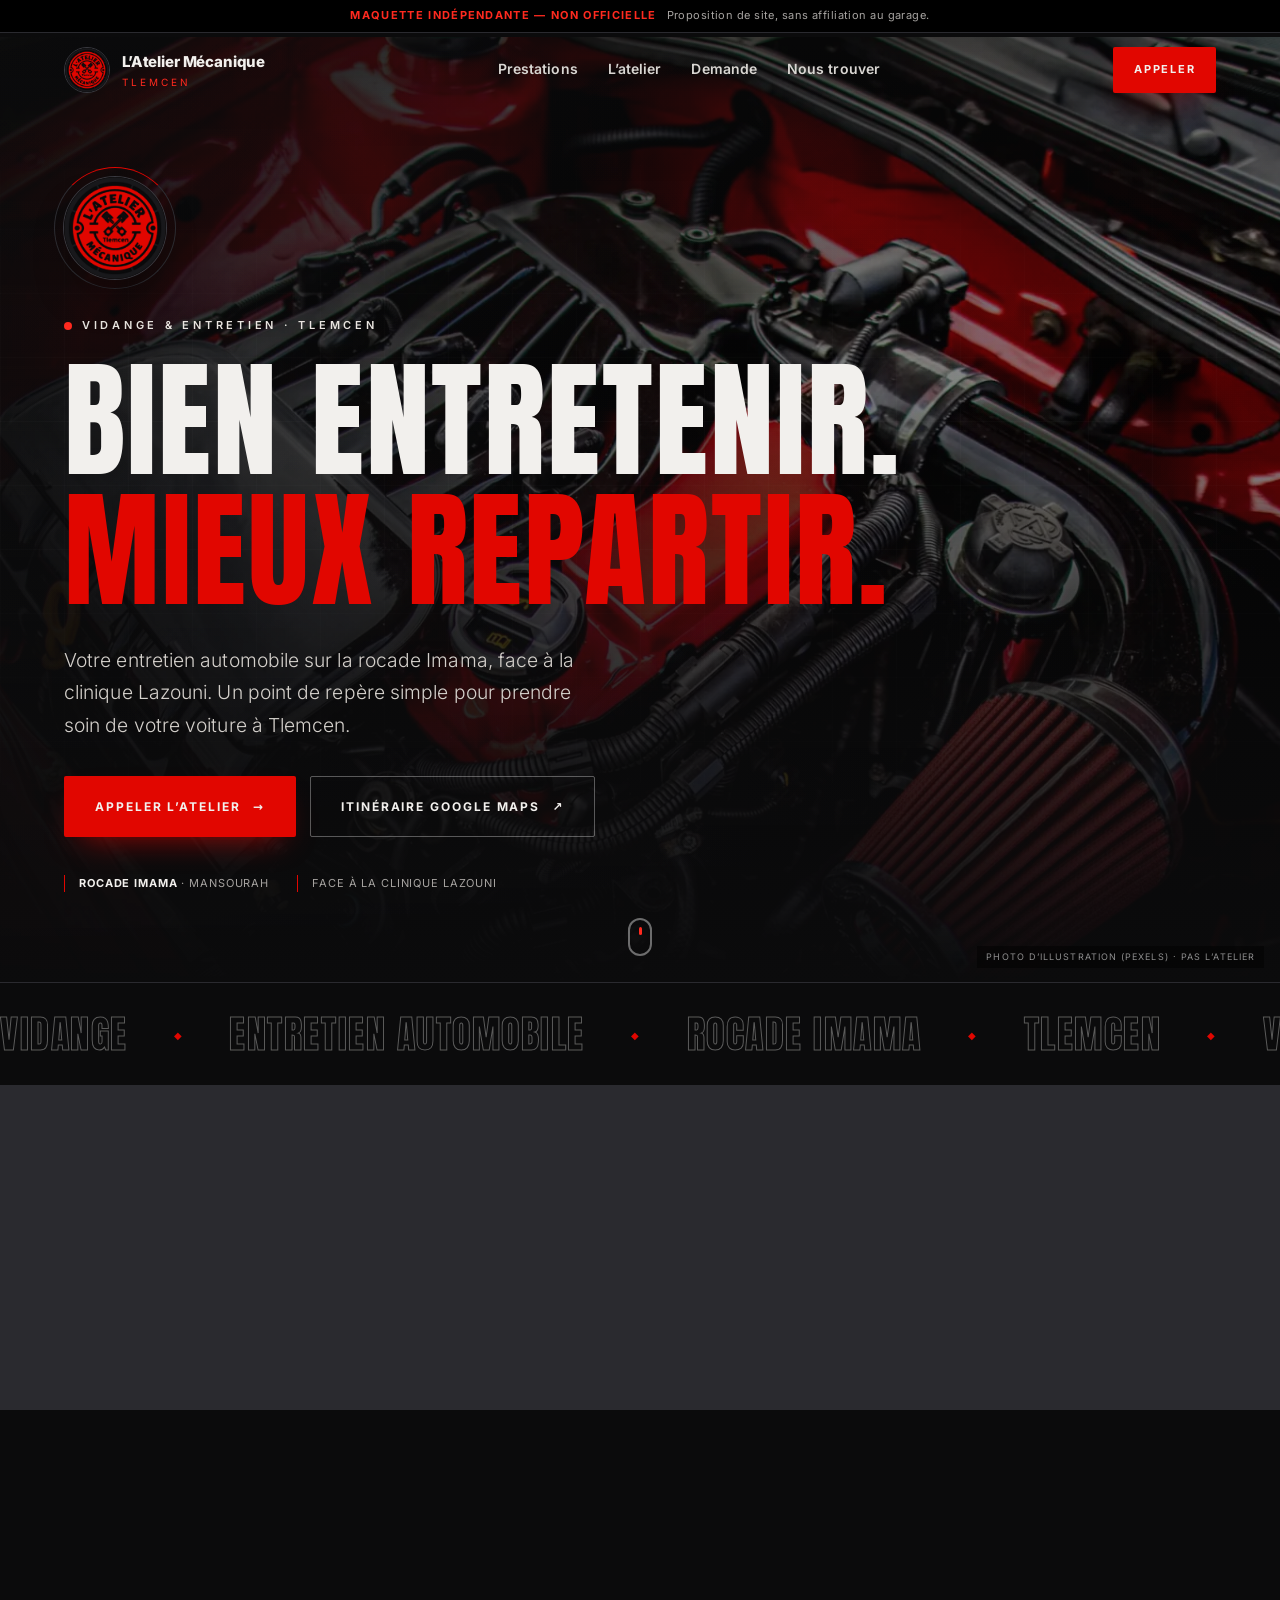
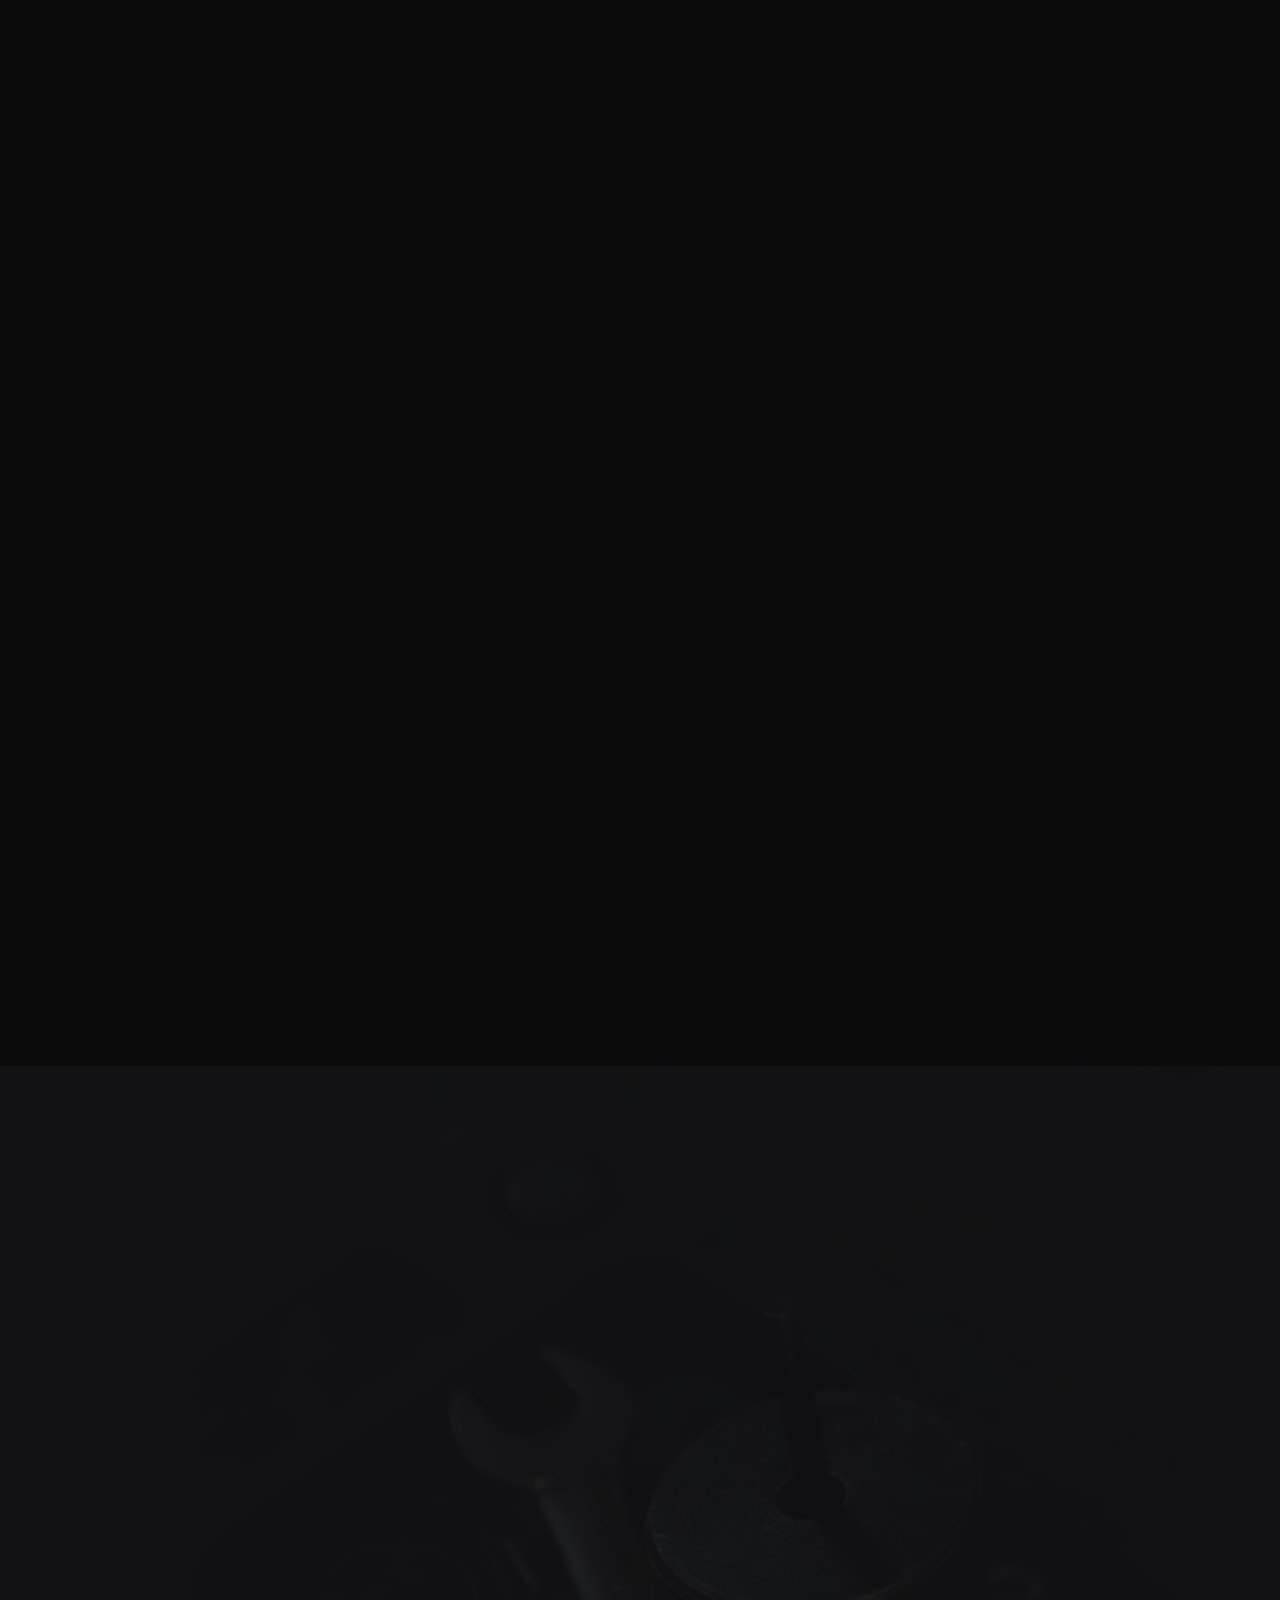
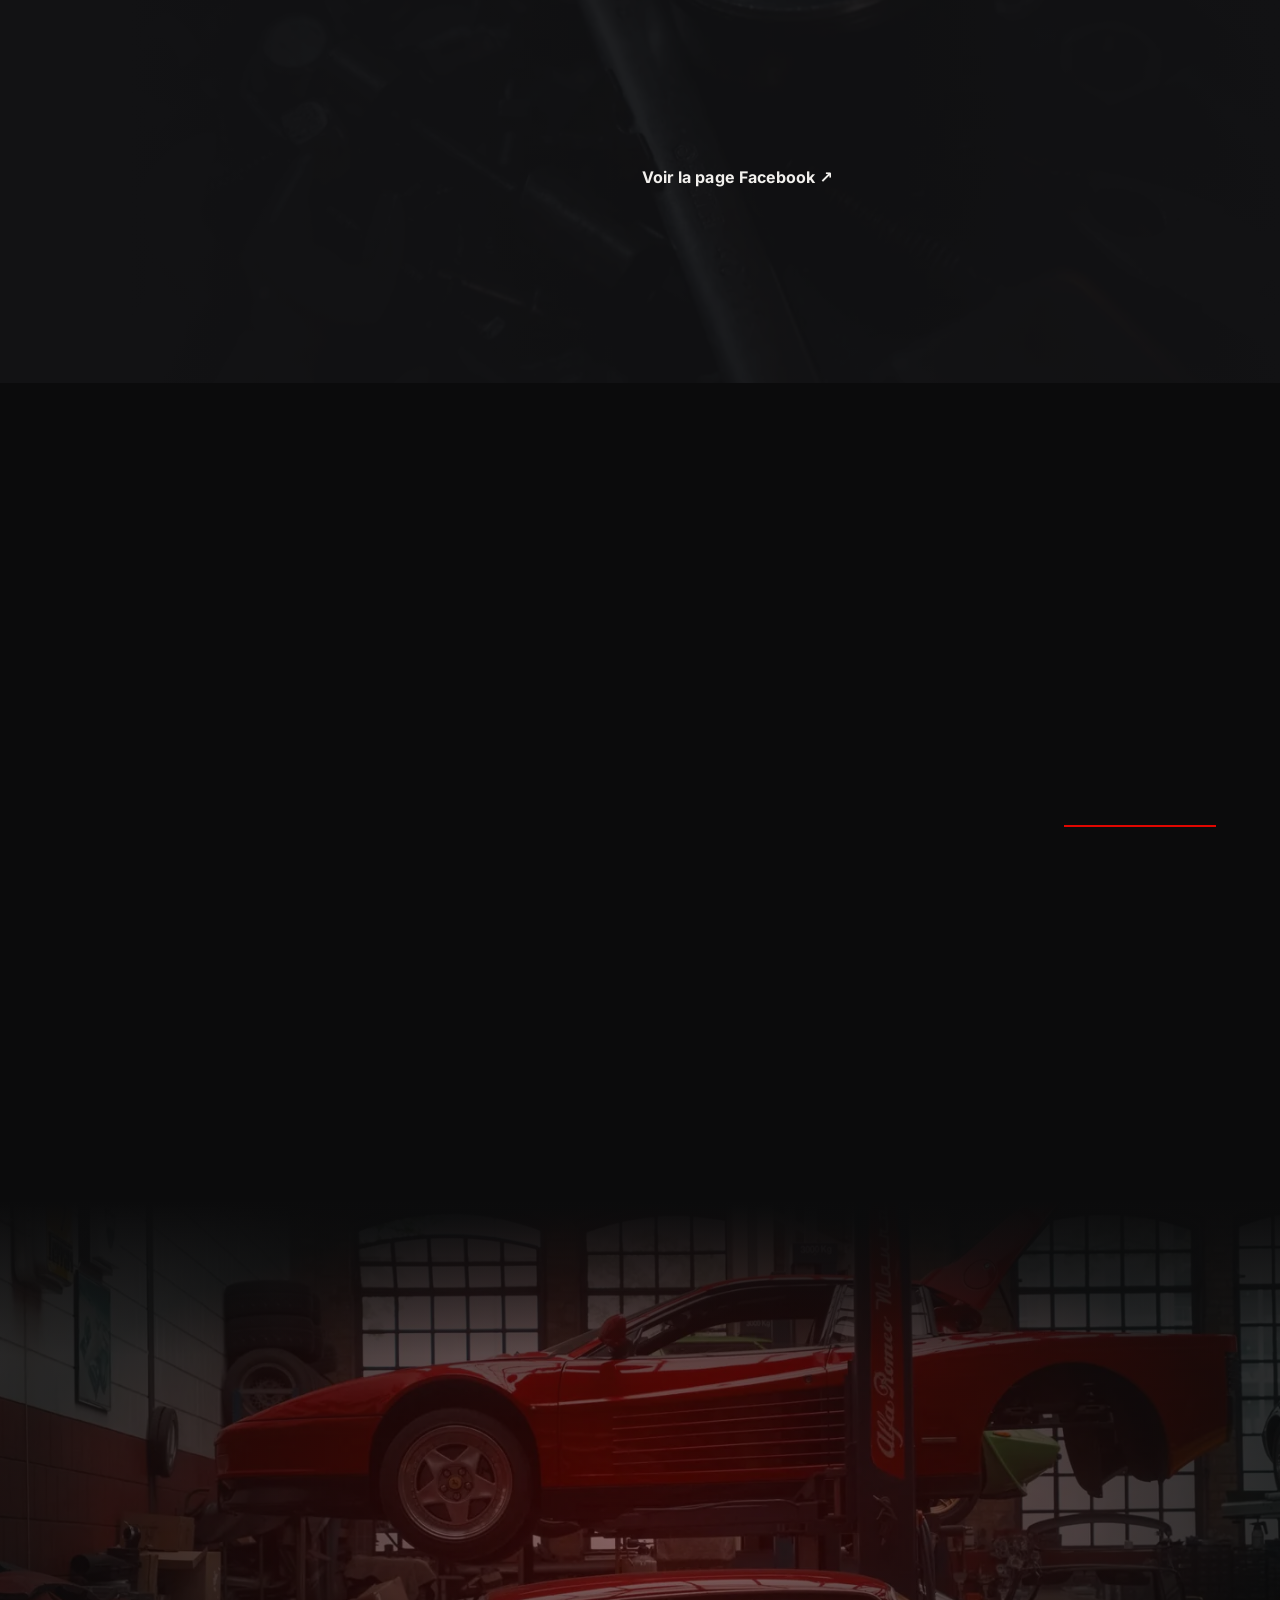
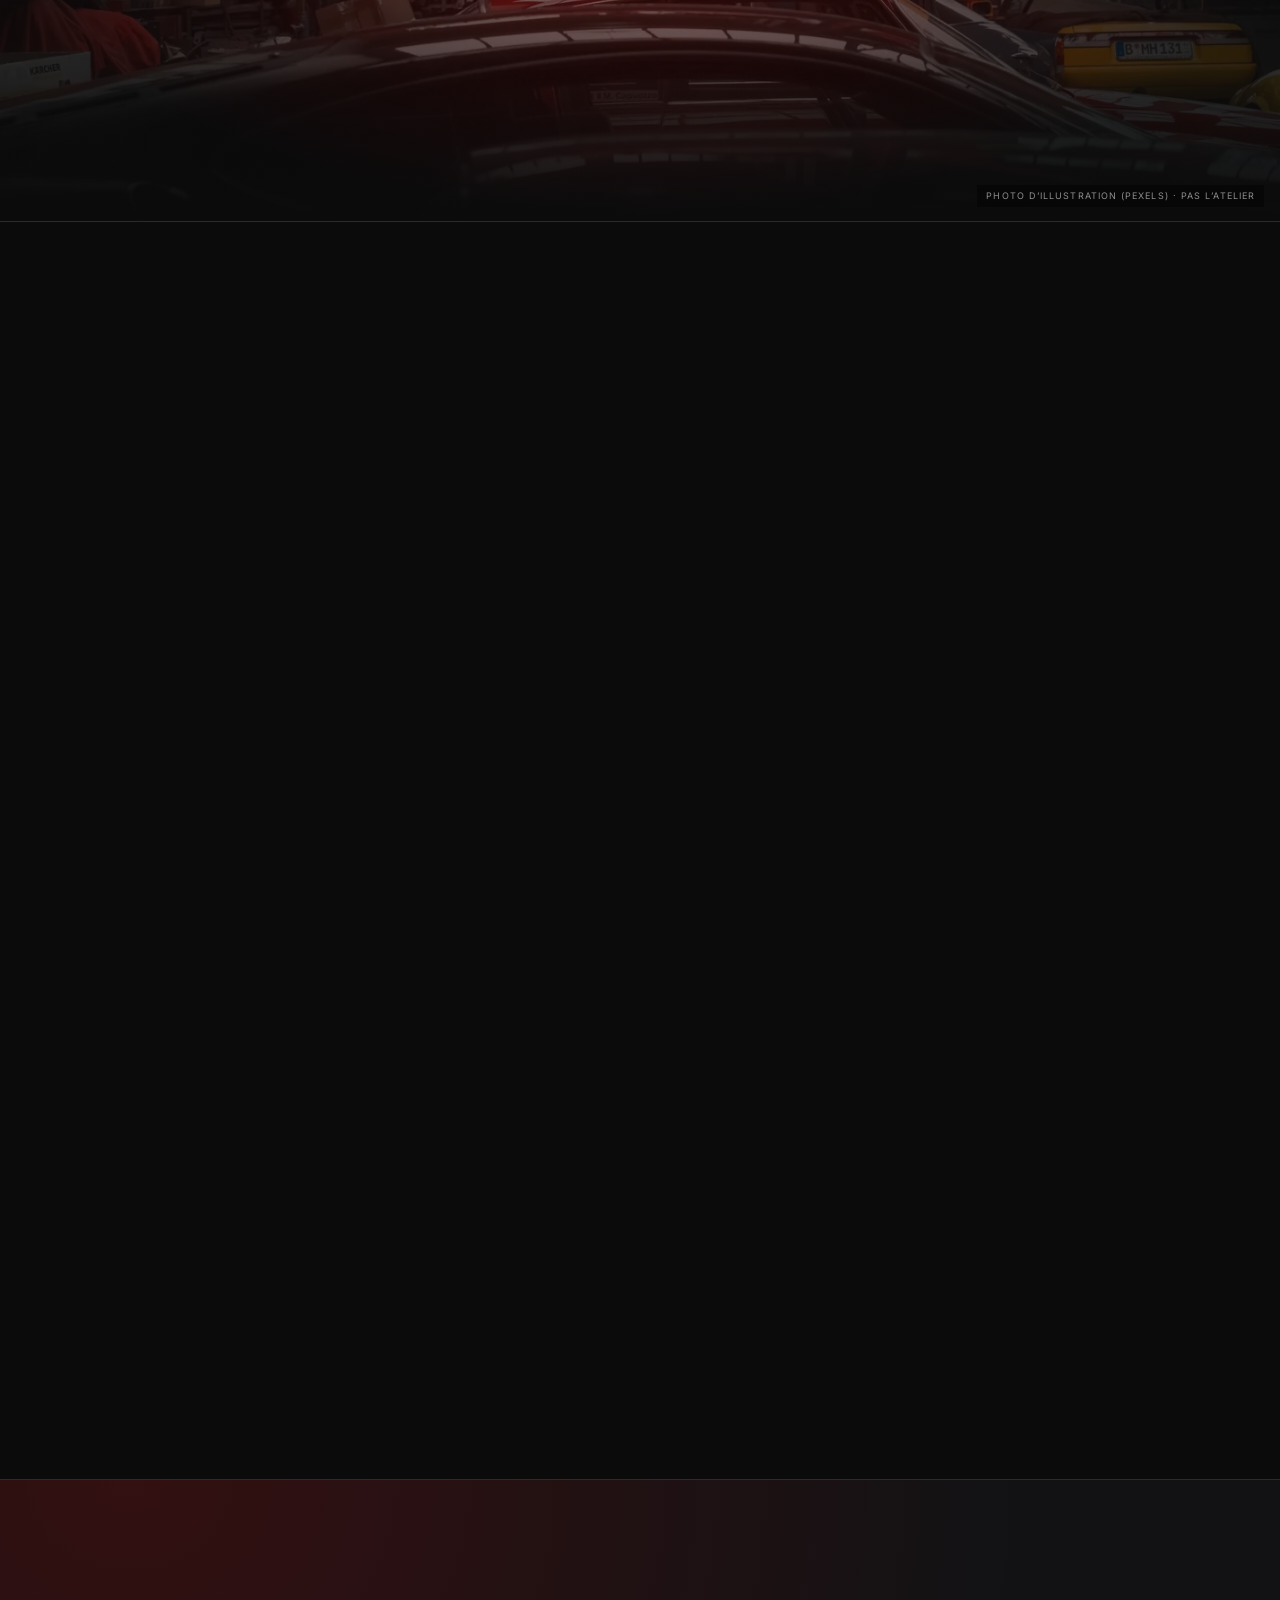
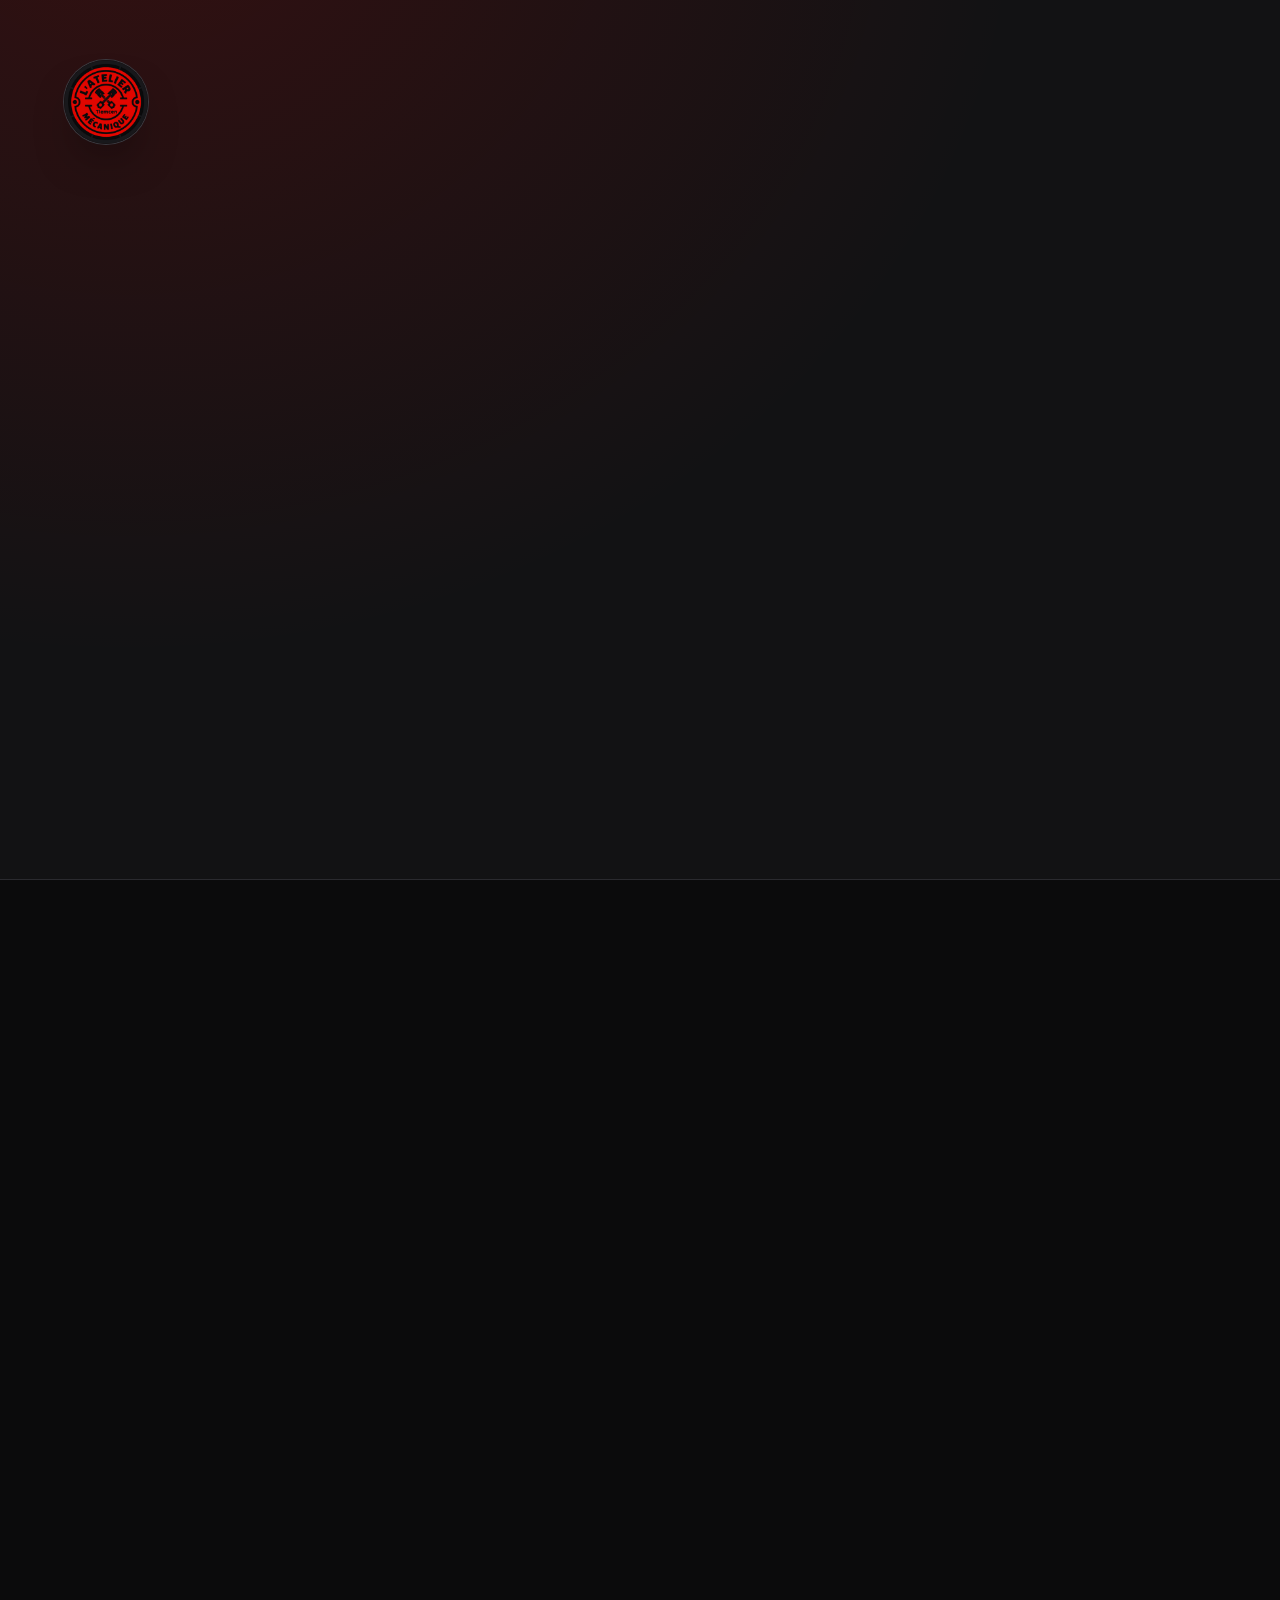
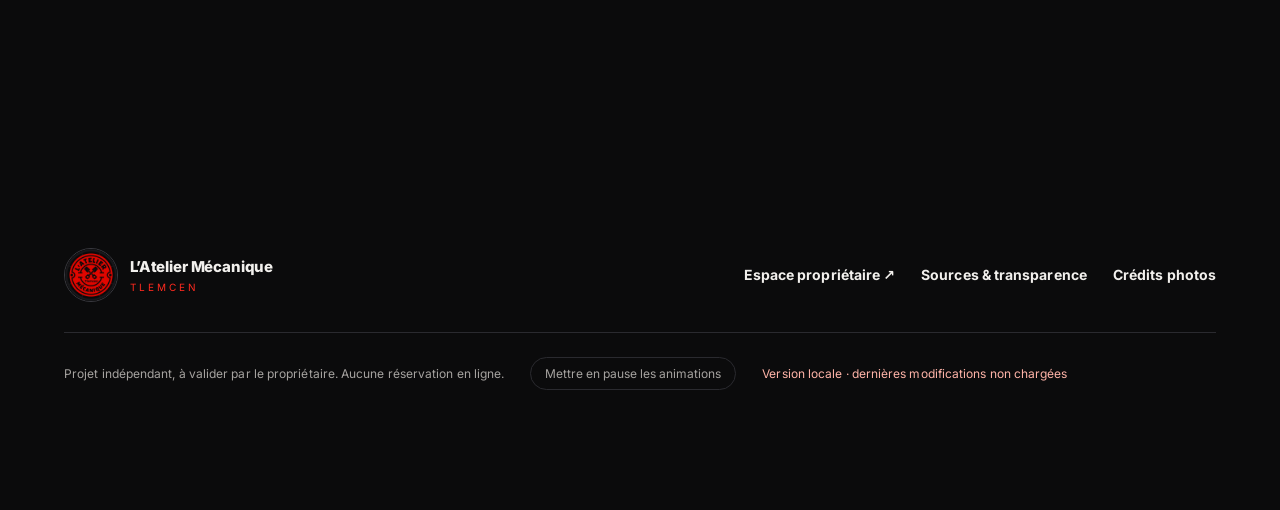
==== commit d892cdf0: "Correctif mode sombre forcé Samsung Internet : only dark, darkreader-lock, rouges en dégradé, logos " ====
--- a/index.html
+++ b/index.html
@@ -1,4 +1,4 @@
-<!doctype html><html lang="fr"><head><meta http-equiv="Content-Security-Policy" content="default-src 'self'; script-src 'self'; style-src 'self'; font-src 'self'; img-src 'self' https://rvreusugrtiubqtafgbk.supabase.co; connect-src https://rvreusugrtiubqtafgbk.supabase.co; object-src 'none'; frame-src 'none'; base-uri 'self'; form-action 'self'"><meta name="referrer" content="strict-origin-when-cross-origin"><meta charset="utf-8"><meta name="viewport" content="width=device-width,initial-scale=1,viewport-fit=cover"><meta name="robots" content="noindex,nofollow"><meta name="theme-color" content="#0b0b0c"><meta name="color-scheme" content="dark"><meta name="description" content="Vidange et entretien automobile à Tlemcen. L’Atelier Mécanique, rocade Imama face à la clinique Lazouni, Mansourah. Appel direct et itinéraire."><title>Démo indépendante — L’Atelier Mécanique Tlemcen</title><link rel="icon" type="image/png" sizes="32x32" href="assets/favicon-32.png?v=23"><link rel="icon" type="image/png" sizes="192x192" href="assets/favicon-192.png?v=23"><link rel="apple-touch-icon" href="assets/favicon-180.png?v=23"><link rel="preload" href="assets/fonts/anton-latin.woff2" as="font" type="font/woff2" crossorigin><link rel="preload" href="assets/img/hero-moteur-800.webp" as="image" media="(max-width:760px)"><link rel="preload" href="assets/img/hero-moteur.webp" as="image" media="(min-width:761px)"><link rel="stylesheet" href="style.css"><script defer src="config.js"></script><script defer src="site.js"></script></head>
+<!doctype html><html lang="fr"><head><meta http-equiv="Content-Security-Policy" content="default-src 'self'; script-src 'self'; style-src 'self'; font-src 'self'; img-src 'self' https://rvreusugrtiubqtafgbk.supabase.co; connect-src https://rvreusugrtiubqtafgbk.supabase.co; object-src 'none'; frame-src 'none'; base-uri 'self'; form-action 'self'"><meta name="referrer" content="strict-origin-when-cross-origin"><meta charset="utf-8"><meta name="viewport" content="width=device-width,initial-scale=1,viewport-fit=cover"><meta name="robots" content="noindex,nofollow"><meta name="theme-color" content="#0b0b0c"><meta name="color-scheme" content="only dark"><meta name="darkreader-lock"><meta name="description" content="Vidange et entretien automobile à Tlemcen. L’Atelier Mécanique, rocade Imama face à la clinique Lazouni, Mansourah. Appel direct et itinéraire."><title>Démo indépendante — L’Atelier Mécanique Tlemcen</title><link rel="icon" type="image/png" sizes="32x32" href="assets/favicon-32.png?v=24"><link rel="icon" type="image/png" sizes="192x192" href="assets/favicon-192.png?v=24"><link rel="apple-touch-icon" href="assets/favicon-180.png?v=24"><link rel="preload" href="assets/fonts/anton-latin.woff2" as="font" type="font/woff2" crossorigin><link rel="preload" href="assets/img/hero-moteur-800.webp" as="image" media="(max-width:760px)"><link rel="preload" href="assets/img/hero-moteur.webp" as="image" media="(min-width:761px)"><link rel="stylesheet" href="style.css?v=24"><script defer src="config.js?v=24"></script><script defer src="site.js?v=24"></script></head>
 <body class="is-loading">
 <div class="progress" aria-hidden="true"><i></i></div>
 <div class="demo-banner"><strong>Maquette indépendante — non officielle</strong><span>Proposition de site, sans affiliation au garage.</span></div>
@@ -6,7 +6,7 @@
 <div id="previewNote" class="preview-note" hidden>Aperçu non enregistré</div>
 
 <header class="site-header">
-  <a class="brand" href="#top" aria-label="Accueil"><span class="brand-logo" aria-hidden="true"><img src="assets/logo-256.webp?v=23" width="256" height="256" alt=""></span><span><b data-bind="name">L’Atelier Mécanique</b><small data-bind="city">Tlemcen</small></span></a>
+  <a class="brand" href="#top" aria-label="Accueil"><span class="brand-logo" aria-hidden="true"><img src="assets/logo-256-plein.webp?v=24" width="256" height="256" alt=""></span><span><b data-bind="name">L’Atelier Mécanique</b><small data-bind="city">Tlemcen</small></span></a>
   <nav aria-label="Navigation principale"><a href="#services">Prestations</a><a href="#atelier">L’atelier</a><a href="#demande">Demande</a><a href="#contact">Nous trouver</a></nav>
   <a class="btn btn-red btn-sm phone-link magnetic" href="tel:+213549762446"><span>Appeler</span></a>
 </header>
@@ -18,7 +18,7 @@
     <div class="hero-shade"></div><div class="hero-sweep"></div><div class="hero-grid"></div>
   </div>
   <div class="hero-inner wrap">
-    <div class="hero-emblem" aria-hidden="true"><span class="emblem-ring"></span><img src="assets/logo-512.webp?v=23" srcset="assets/logo-512.webp?v=23 512w, assets/logo-1024.webp?v=23 1024w" sizes="(max-width:760px) 96px, 340px" width="512" height="512" alt=""></div>
+    <div class="hero-emblem" aria-hidden="true"><span class="emblem-ring"></span><img src="assets/logo-512-plein.webp?v=24" srcset="assets/logo-512-plein.webp?v=24 512w, assets/logo-1024-plein.webp?v=24 1024w" sizes="(max-width:760px) 96px, 340px" width="512" height="512" alt=""></div>
     <p class="kicker hero-in"><i class="pulse"></i> Vidange &amp; entretien · Tlemcen</p>
     <h1 data-bind="headline" class="hero-title">Bien entretenir.
 Mieux repartir.</h1>
@@ -92,7 +92,7 @@
 <section class="contact" id="contact">
   <div class="wrap contact-grid">
     <div>
-      <img class="contact-logo reveal" src="assets/logo-256.webp?v=23" width="256" height="256" alt="Logo de L’Atelier Mécanique Tlemcen" loading="lazy">
+      <img class="contact-logo reveal" src="assets/logo-256-plein.webp?v=24" width="256" height="256" alt="Logo de L’Atelier Mécanique Tlemcen" loading="lazy">
       <p class="kicker reveal">05 — Nous trouver</p>
       <h2 data-bind="visitTitle" class="reveal draw">On se retrouve
 sur la rocade Imama.</h2>
@@ -116,7 +116,7 @@
 </main>
 
 <footer class="footer wrap">
-  <div class="footer-top"><a class="brand" href="#top"><span class="brand-logo" aria-hidden="true"><img src="assets/logo-256.webp?v=23" width="256" height="256" alt=""></span><span><b data-bind="name"></b><small data-bind="city"></small></span></a><div class="footer-links"><a href="admin/" class="link-line">Espace propriétaire ↗</a><a href="docs/sources.html" class="link-line">Sources &amp; transparence</a><a href="CREDITS.md" class="link-line">Crédits photos</a></div></div>
+  <div class="footer-top"><a class="brand" href="#top"><span class="brand-logo" aria-hidden="true"><img src="assets/logo-256-plein.webp?v=24" width="256" height="256" alt=""></span><span><b data-bind="name"></b><small data-bind="city"></small></span></a><div class="footer-links"><a href="admin/" class="link-line">Espace propriétaire ↗</a><a href="docs/sources.html" class="link-line">Sources &amp; transparence</a><a href="CREDITS.md" class="link-line">Crédits photos</a></div></div>
   <div class="footer-bottom"><p data-bind="notice"></p><button type="button" id="motionToggle" aria-pressed="false">Mettre en pause</button><span id="syncState" role="status">Chargement du contenu…</span></div>
 </footer>
 
--- a/style.css
+++ b/style.css
@@ -274,10 +274,22 @@
 @media(max-width:1180px){.hero-emblem{display:block}}
 
 /* ===== v2.3 : logo en couleurs pleines (aucun filtre / opacité / fusion) ===== */
-:root{color-scheme:dark}
+:root,html,body{color-scheme:only dark}
 .brand-logo,.hero-emblem,.contact-logo,.brand-logo img,.hero-emblem img{opacity:1!important;filter:none!important;mix-blend-mode:normal!important;-webkit-filter:none!important}
 .brand-logo{background:#0a0a0a;padding:0;border:1px solid #3a3a40;box-shadow:none}
 .hero-emblem img,.contact-logo{box-shadow:0 0 0 1px #3a3a40,0 24px 50px -24px #000}
 .emblem-ring{border-color:#2e2e33;border-top-color:var(--red)}
 .hero-emblem{animation:emblemIn 1s .9s var(--ease) both}
 @keyframes emblemIn{from{transform:translateY(24px) scale(.92)}to{transform:none}}
+
+/* ===== v2.4 : protection du rouge sous le mode sombre forcé de Samsung Internet =====
+   Les dégradés (background-image) et le canvas ne sont pas recolorés par le mode sombre forcé,
+   contrairement aux couleurs de texte/fond et aux images de type icône. Rendu identique ailleurs. */
+.brand-logo canvas,.hero-emblem canvas{display:block;width:100%;height:100%;border-radius:50%}
+.hero-emblem canvas{position:relative;box-shadow:0 0 0 1px #3a3a40,0 24px 50px -24px #000}
+canvas.contact-logo{display:block}
+.sb-fix .brand small,.sb-fix .demo-banner strong,.sb-fix .hero-title .line:last-child>span,.sb-fix h2 em,.sb-fix .stat b,.sb-fix .card small,.sb-fix .hour-row.today,.sb-fix .step span,.sb-fix .marquee-track i{color:transparent!important;-webkit-text-fill-color:transparent;background-image:linear-gradient(var(--red2),var(--red2));-webkit-background-clip:text;background-clip:text}
+.sb-fix .hero-title .line:last-child>span,.sb-fix h2 em,.sb-fix .stat b,.sb-fix .hour-row.today,.sb-fix .marquee-track i{background-image:linear-gradient(var(--red),var(--red))}
+.sb-fix .btn-red,.sb-fix .mobile-bar .phone-link,.sb-fix .pulse,.sb-fix .kicker::before,.sb-fix .draw::after,.sb-fix .service-card::after,.sb-fix nav a::after,.sb-fix .link-line::after,.sb-fix .checks li::before,.sb-fix .scroll-cue i{background-image:linear-gradient(var(--red),var(--red))}
+.sb-fix .btn-red:hover{background-image:linear-gradient(var(--red2),var(--red2))}
+.sb-fix .pulse,.sb-fix .scroll-cue i{background-image:linear-gradient(var(--red2),var(--red2))}
